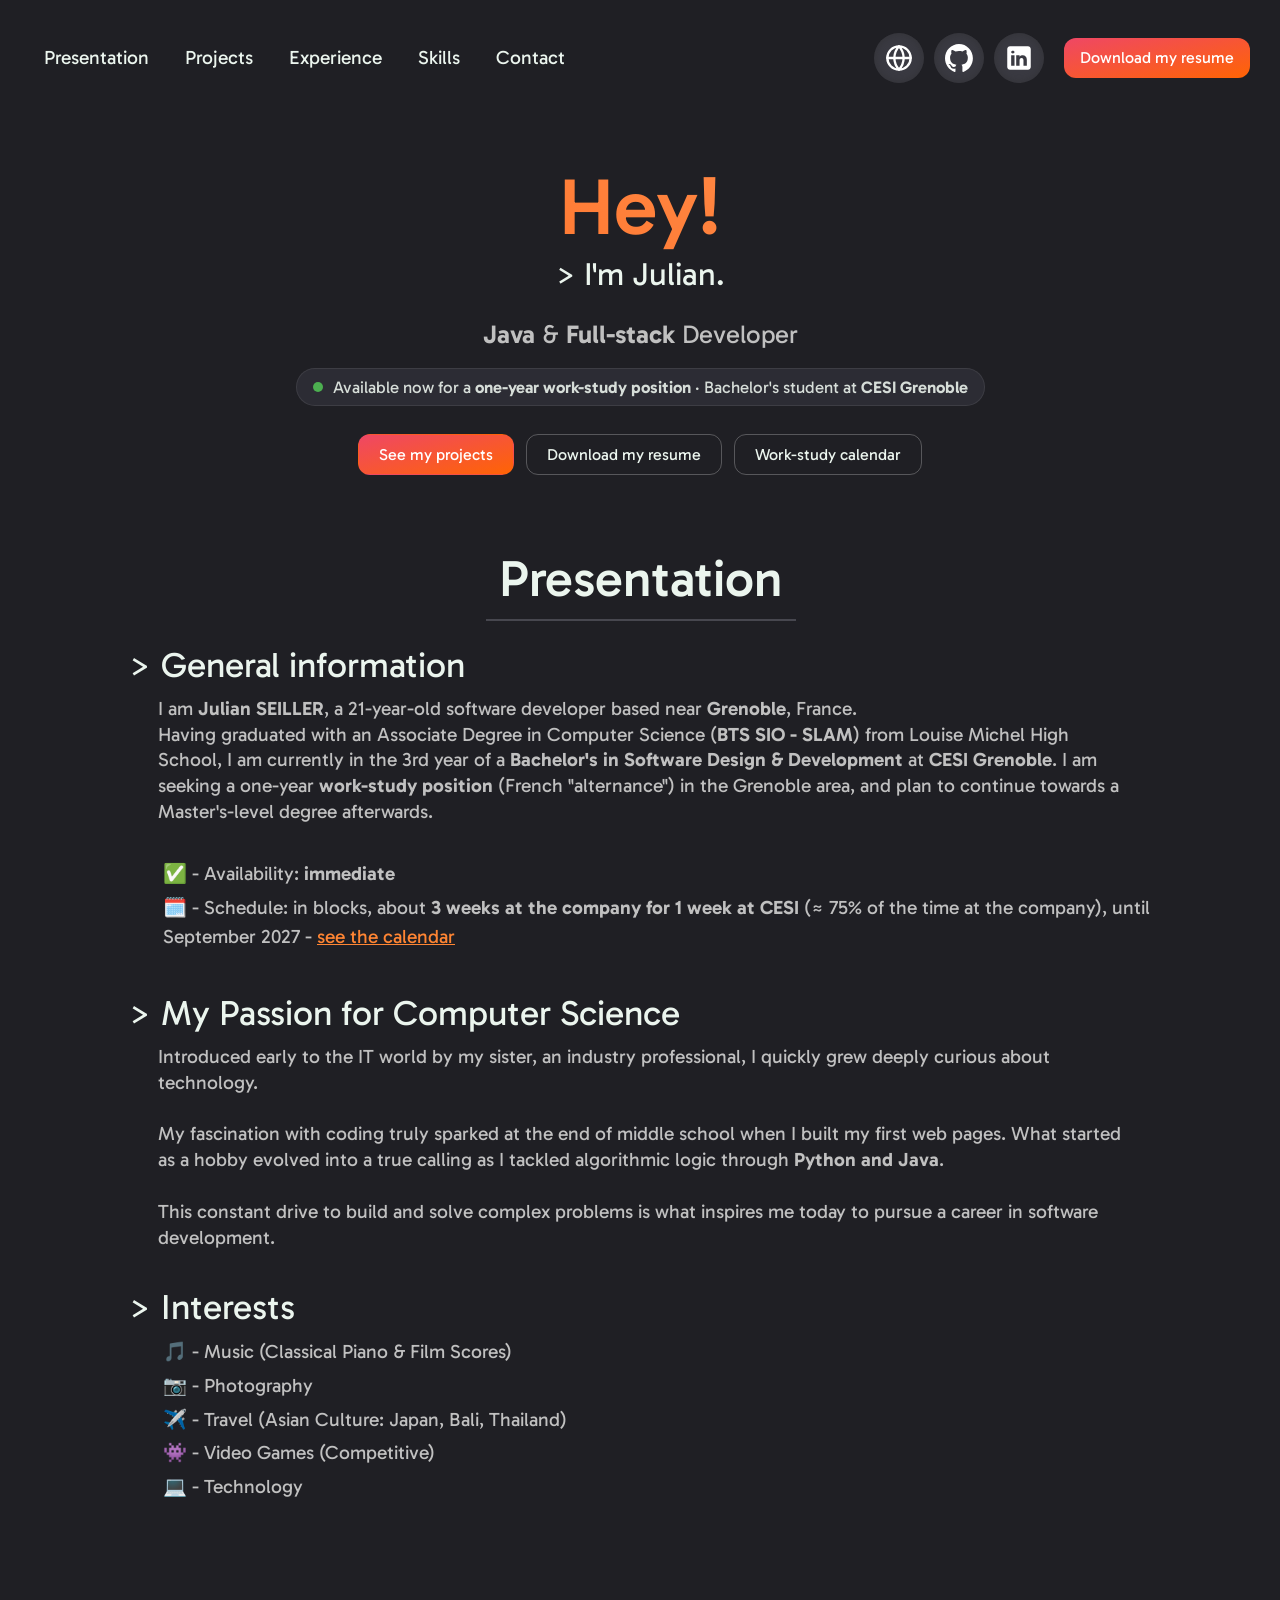
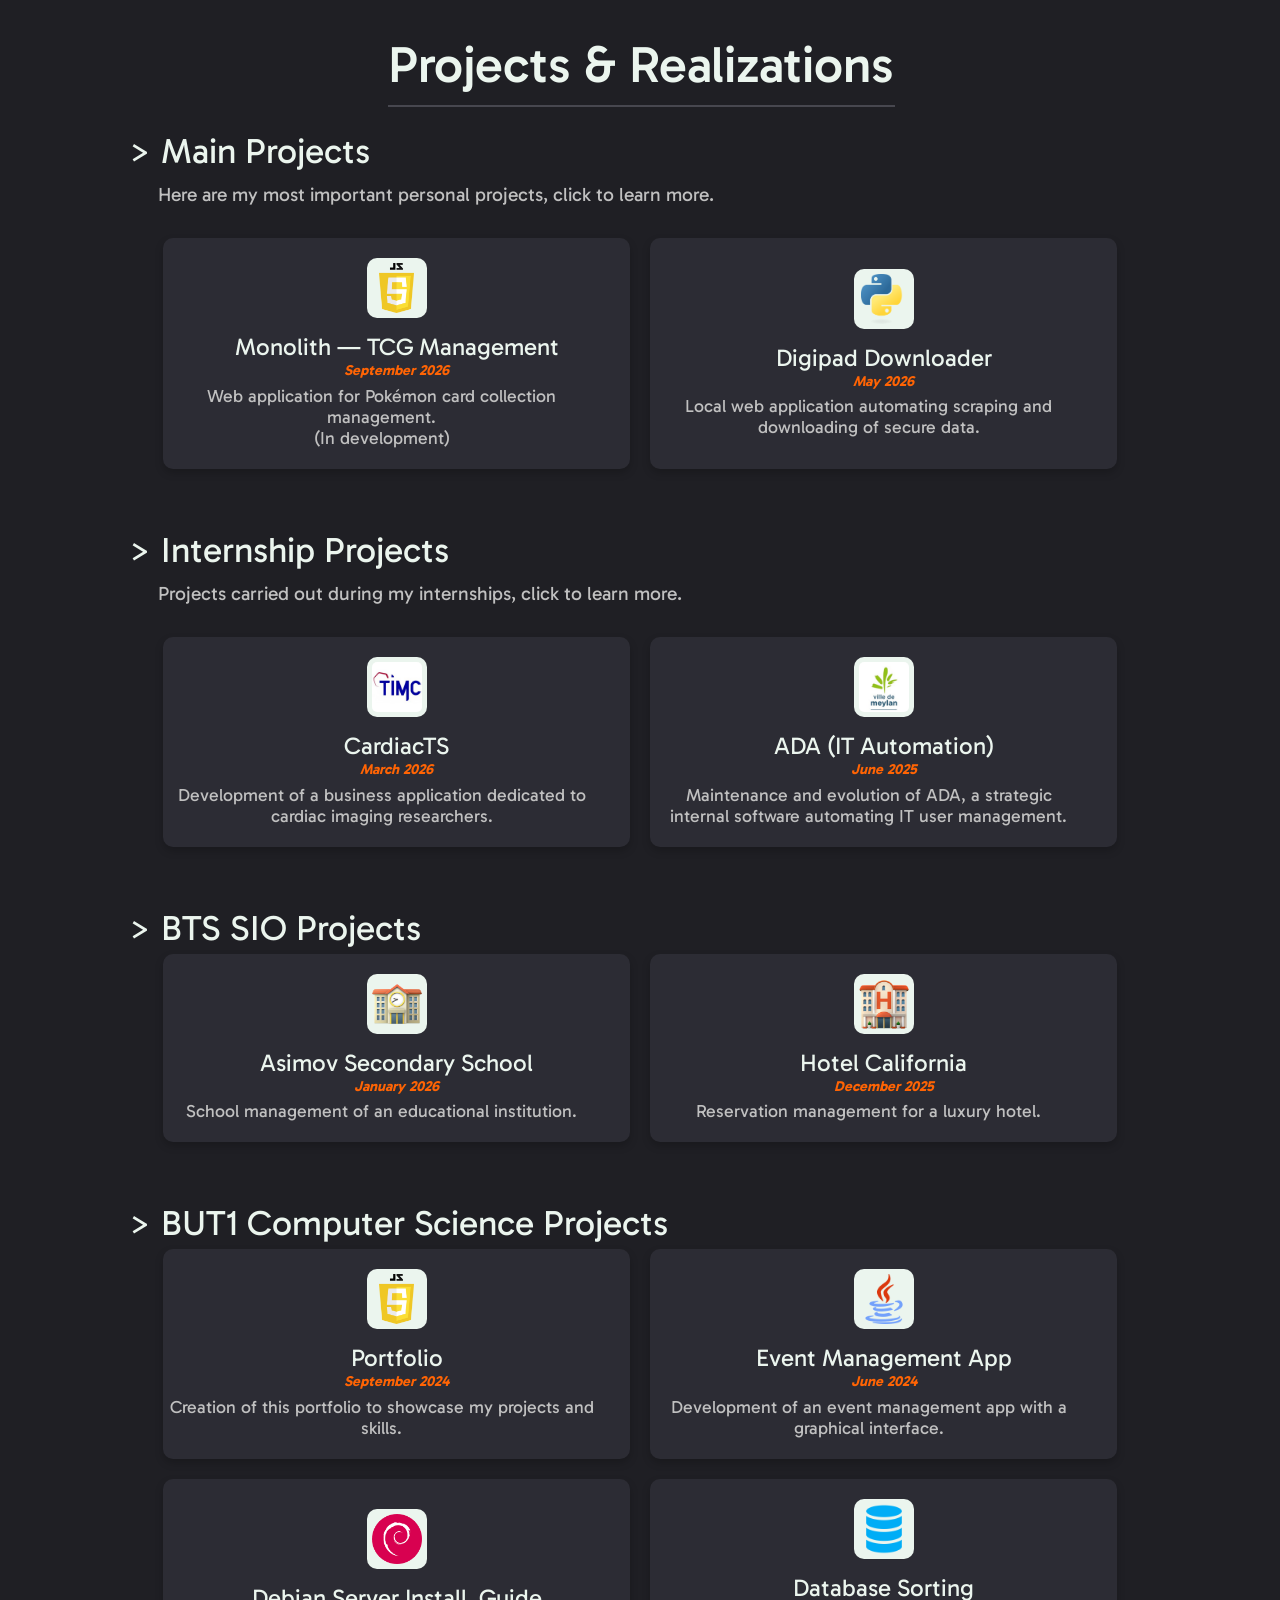
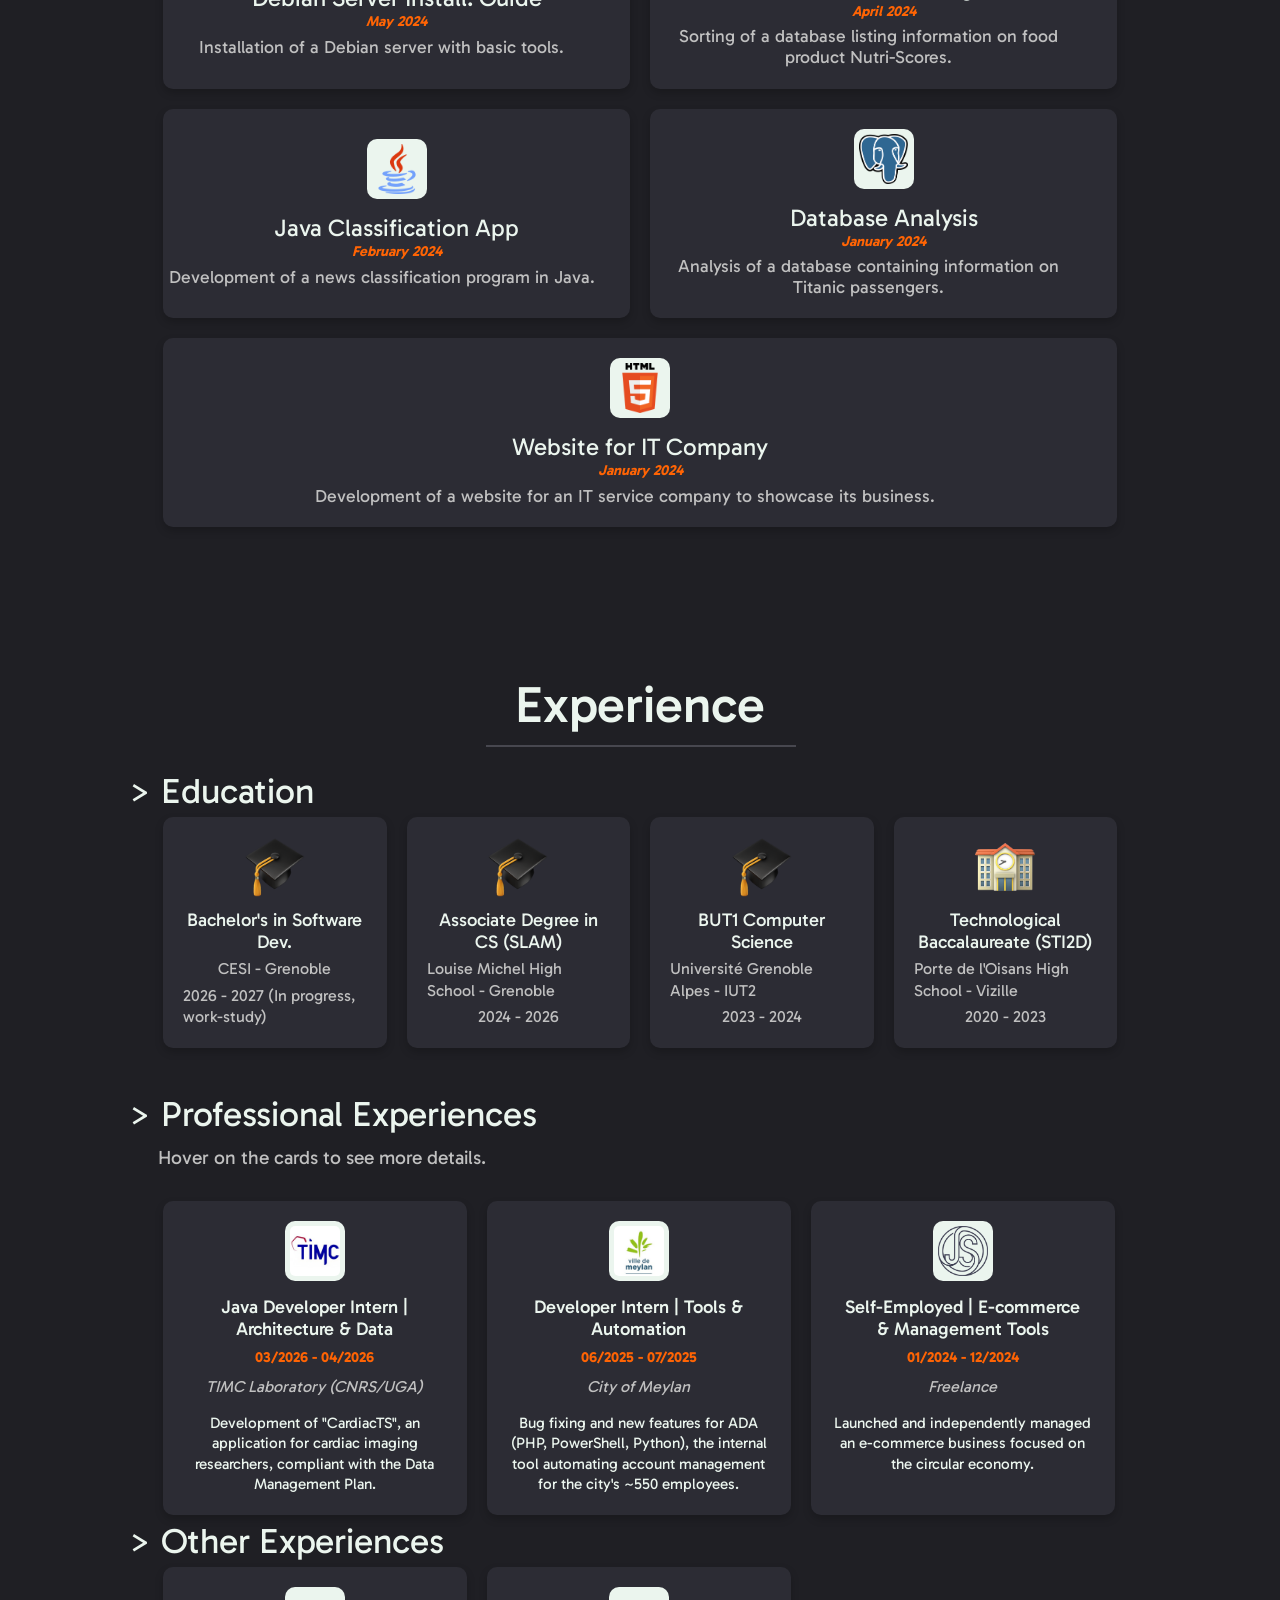
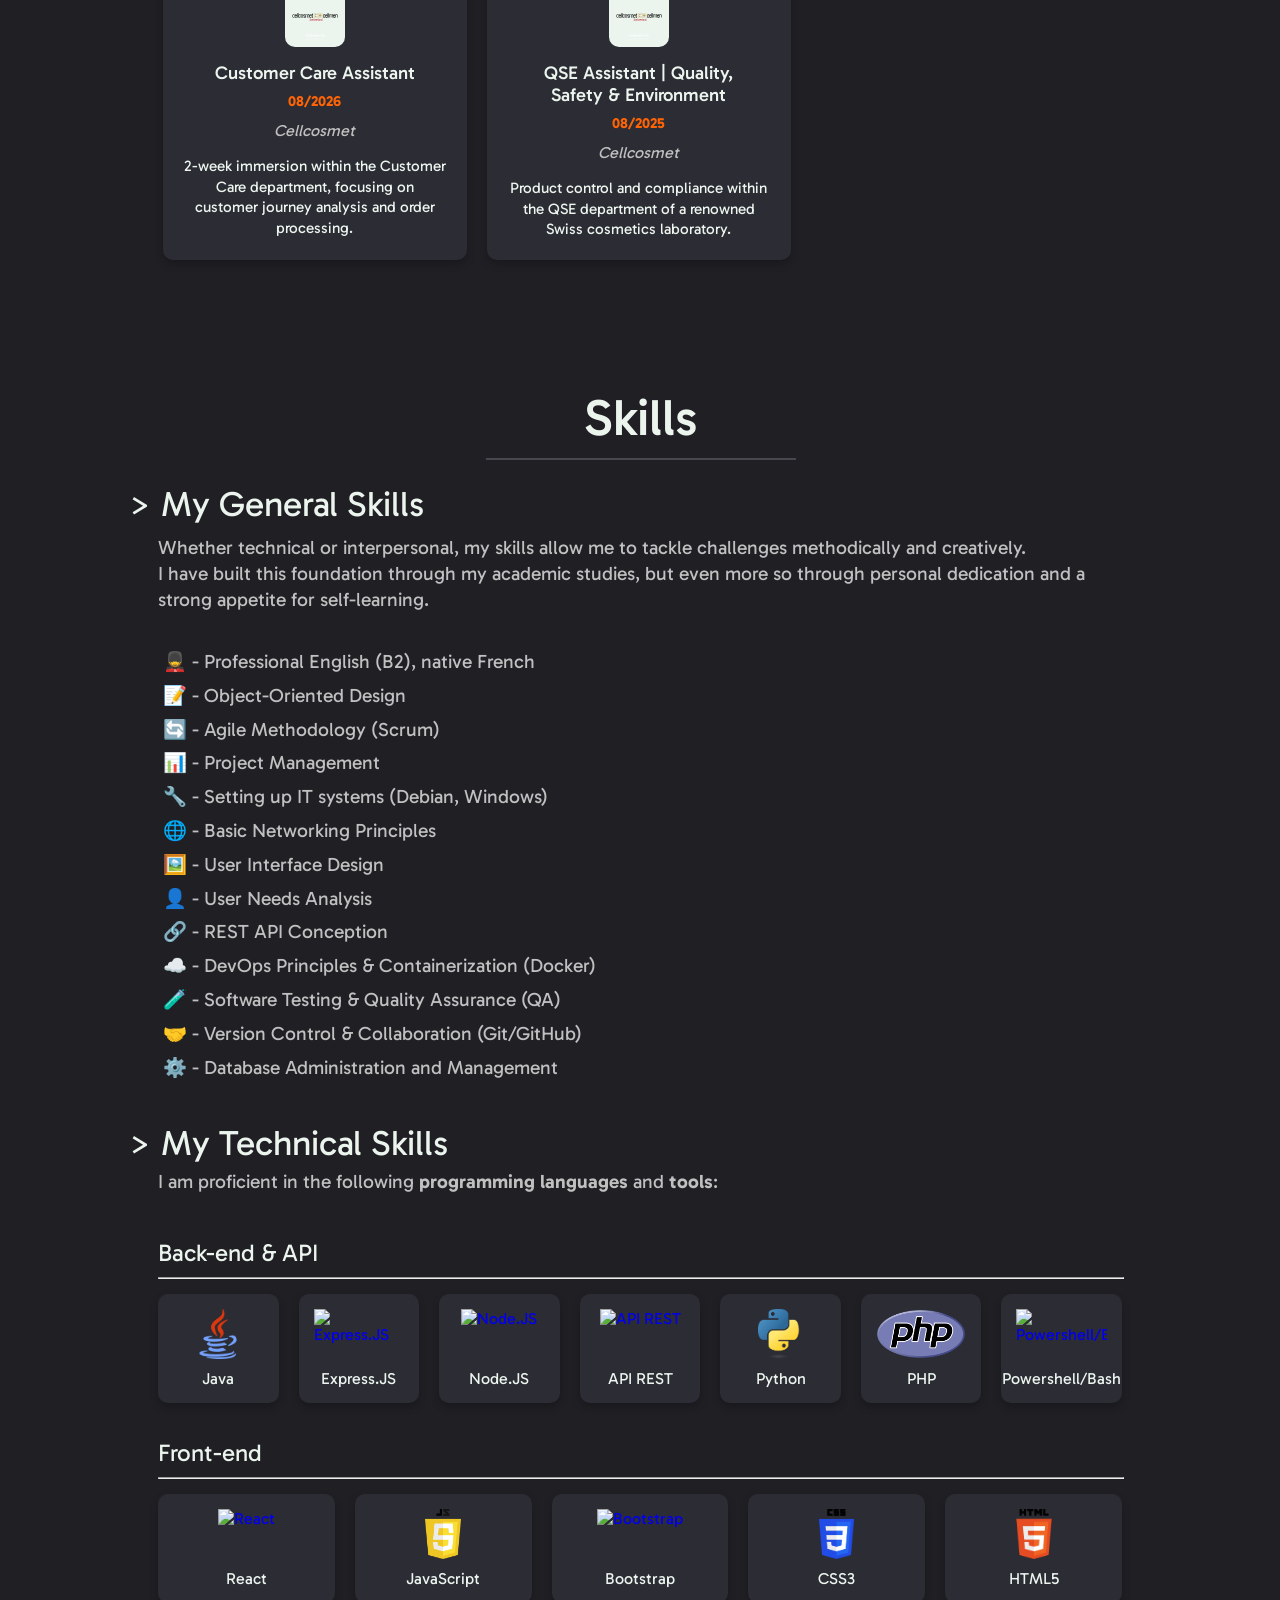
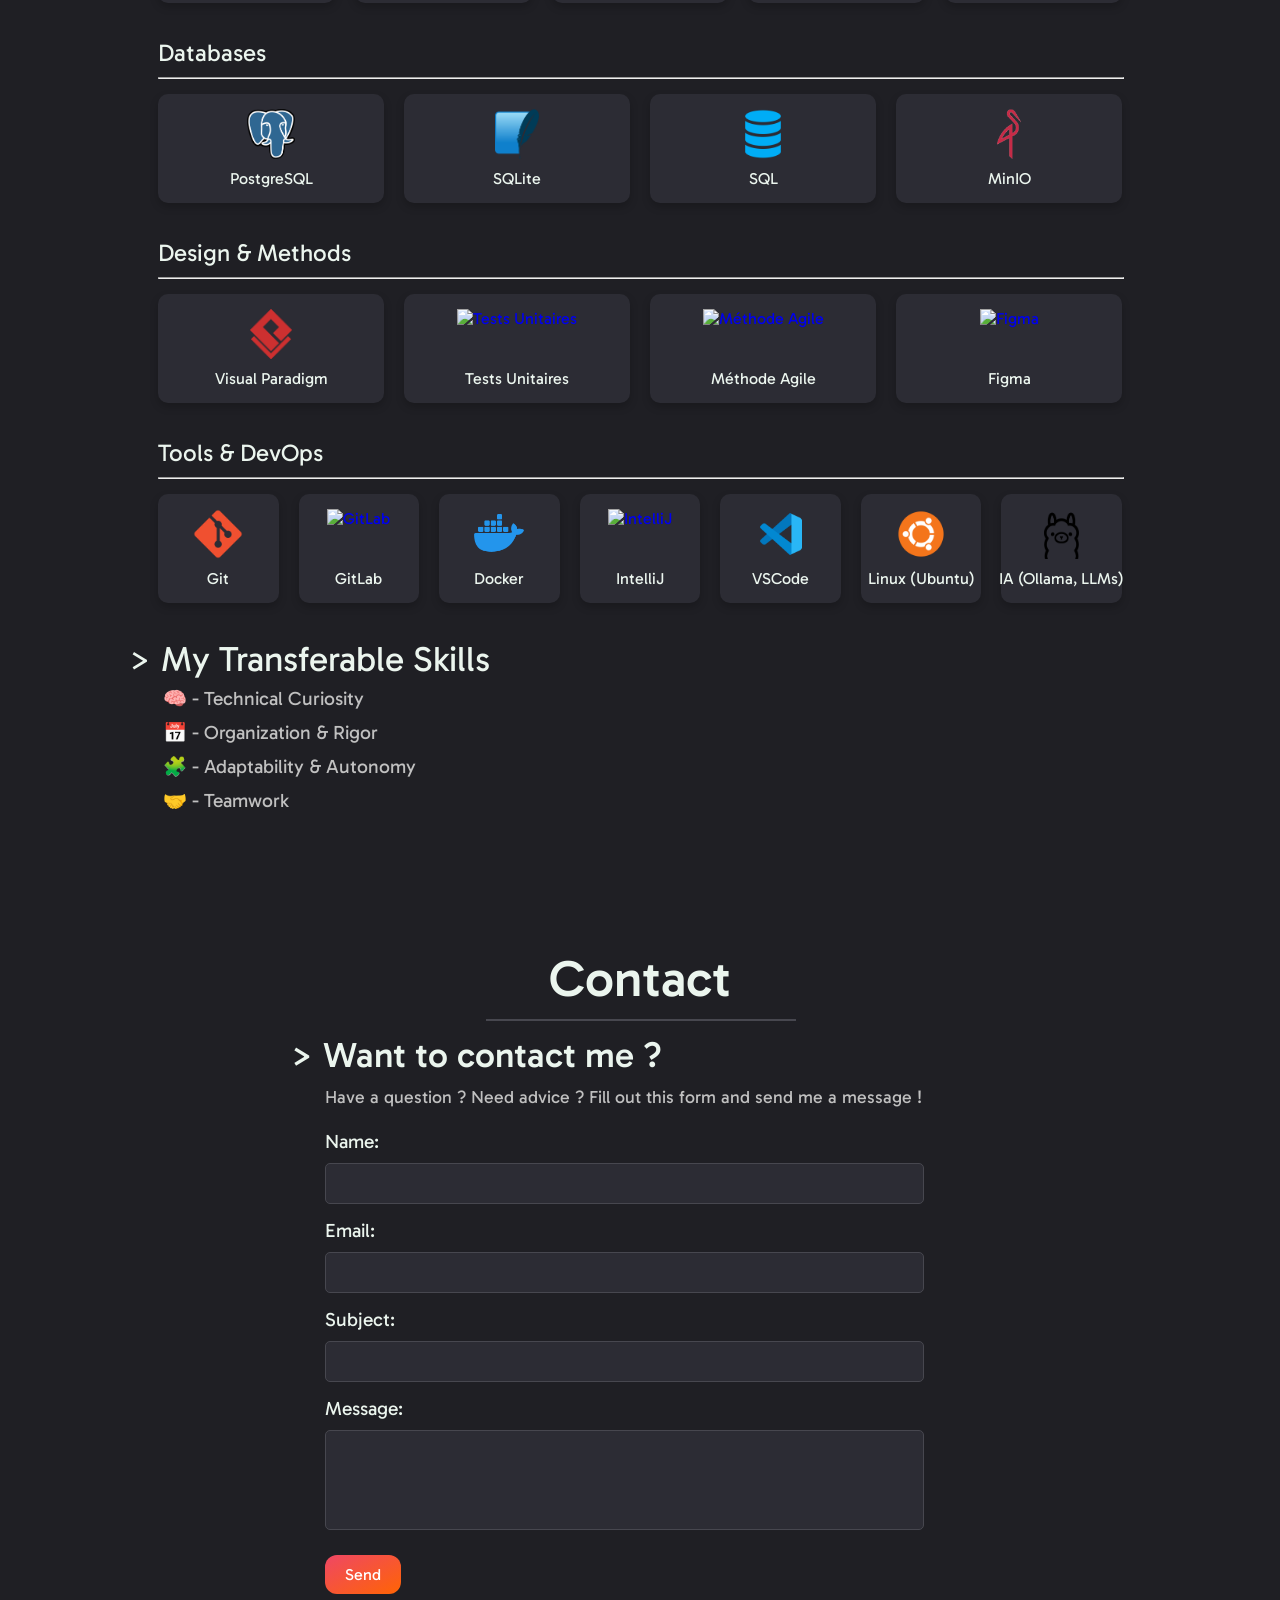
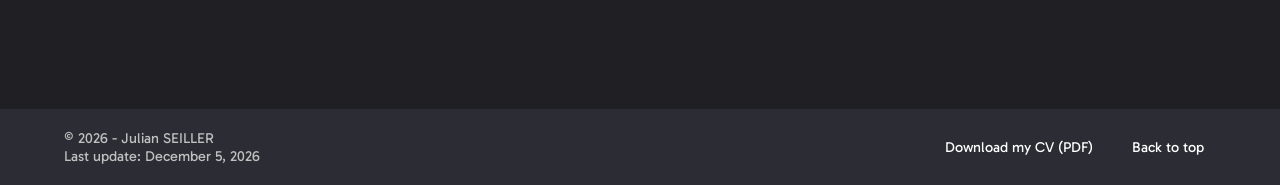
==== indexEN.html @ 3db435aa "fix vocabulaire" ====
<!DOCTYPE html>
<html lang="en">

<head>
    <meta charset="UTF-8">
    <meta name="viewport" content="width=device-width, initial-scale=1.0">
    <meta name="description"
        content="Julian SEILLER, Java and full-stack developer studying for a Bachelor's in Software Design & Development at CESI Grenoble, available now for a one-year work-study position. Projects, skills and experience.">
    <meta name="robots" content="index, follow">

    <!-- Open Graph (Partage Réseaux Sociaux) -->
    <meta property="og:title" content="Julian SEILLER | Java & Full-stack Developer, work-study">
    <meta property="og:description"
        content="Bachelor's student at CESI Grenoble, available now for a one-year work-study position. Java, Node.js, Python and web projects.">
    <meta property="og:type" content="website">
    <meta property="og:url" content="https://portfolio-julianseiller.vercel.app/indexEN.html">
    <meta property="og:image" content="https://portfolio-julianseiller.vercel.app/assets/images/og-image.png">
    <meta property="og:image:width" content="1200">
    <meta property="og:image:height" content="630">
    <meta property="og:locale" content="en_US">
    <meta name="twitter:card" content="summary_large_image">
    <link rel="alternate" hreflang="fr" href="https://portfolio-julianseiller.vercel.app/">
    <link rel="alternate" hreflang="en" href="https://portfolio-julianseiller.vercel.app/indexEN.html">

    <link rel="stylesheet" href="styles.css">
    <link rel="preconnect" href="https://fonts.googleapis.com">
    <link rel="preconnect" href="https://fonts.gstatic.com" crossorigin>
    <link rel="stylesheet" href="https://fonts.googleapis.com/css2?family=Gabarito:wght@400..900&display=swap">
    <link rel="icon" href="favicon.ico">
    <script src="https://unpkg.com/scrollreveal@4.0.9/dist/scrollreveal.min.js"></script>
    <title>Julian SEILLER | Java & Full-stack Developer, work-study</title>
</head>

<body>
    <header>
        <nav class="bigScreen">
            <a href="#presentation">Presentation</a>
            <a href="#projets">Projects</a>
            <a href="#experience">Experience</a>
            <a href="#competences">Skills</a>
            <a href="#contact">Contact</a>
        </nav>
        <div class="header-right bigScreen">
            <a class="btn-icon" href="index.html" title="Passer en version française"
                aria-label="Passer en version française" hreflang="fr">
                <img src="assets/icons/globe.svg" alt="Globe" style="width: 28px; filter: invert(1);">
            </a>
            <a href="https://github.com/JulianSEILLER" aria-label="GitHub profile" target="_blank"
                rel="noopener noreferrer" class="btn-icon">
                <img src="assets/icons/github-mark-white.svg" alt="GitHub">
            </a>
            <a href="https://www.linkedin.com/in/julianseiller" aria-label="LinkedIn profile" target="_blank"
                rel="noopener noreferrer" class="btn-icon">
                <img src="assets/icons/linkedin.svg" alt="LinkedIn">
            </a>
            <div class="cv-container">
                <a href="assets/files/CV_Julian_SEILLER.pdf" target="_blank" rel="noopener noreferrer"
                    class="btn-orange">Download my resume</a>
            </div>
        </div>

        <div class="header-left smallScreen">
            <a href="#hello">Julian's Portfolio</a>
        </div>
        <nav class="smallScreen">
            <button id="menu-toggle" class="hamburger hamburger--squeeze" type="button">
                <span class="hamburger-box">
                    <span class="hamburger-inner"></span>
                </span>
            </button>
            <!-- Menu Overlay (fenêtre pop-up) -->
            <div id="overlay-menu" class="overlay-menu">
                <div class="overlay-content">
                    <!-- Liens de navigation -->
                    <a href="#presentation">Presentation</a>
                    <hr>
                    <a href="#projets">Projects</a>
                    <hr>
                    <a href="#experience">Experience</a>
                    <hr>
                    <a href="#competences">Skills</a>
                    <hr>
                    <a href="#contact">Contact</a>
                    <div class="menu-grid">
                        <a href="index.html" class="btn-icon" title="Passer en version française"
                            aria-label="Passer en version française" hreflang="fr">
                            <img src="assets/icons/globe.svg" alt="Globe" style="width: 28px; filter: invert(1);">
                        </a>
                        <a href="https://github.com/JulianSEILLER" aria-label="GitHub profile" target="_blank"
                            rel="noopener noreferrer" class="btn-icon github-btn">
                            <img src="assets/icons/github-mark-white.svg" alt="GitHub">
                        </a>
                        <a href="https://www.linkedin.com/in/julianseiller" aria-label="LinkedIn profile"
                            target="_blank" rel="noopener noreferrer" class="btn-icon linkedin-btn">
                            <img src="assets/icons/linkedin.svg" alt="LinkedIn">
                        </a>
                    </div>
                    <a href="assets/files/CV_Julian_SEILLER.pdf" target="_blank" rel="noopener noreferrer"
                        class="btn-orange">Download my
                        resume</a>
                </div>
            </div>
        </nav>

    </header>
    <main>
        <div id="home" class="page-section">
            <div id="homeText" class="revealRwD">
                <h1 id="hello">Hey!</h1>
                <h2 class="bigScreen">> I'm Julian.</h2>
                <h2 class="smallScreen">I'm Julian.</h2>
                <p class="home-role"><b>Java</b> &amp; <b class="nowrap">Full-stack</b> Developer</p>
                <p class="home-status"><span class="status-dot" aria-hidden="true"></span><span>Available now for a
                        <b>one-year work-study position</b> · Bachelor's student at <b>CESI Grenoble</b></span></p>
                <div class="home-actions">
                    <a href="#projets" class="btn-hero btn-hero-primary">See my projects</a>
                    <a href="assets/files/CV_Julian_SEILLER.pdf" target="_blank" rel="noopener noreferrer"
                        class="btn-hero">Download my resume</a>
                    <a href="assets/files/Calendrier_Alternance_CESI_2026-2027.pdf" target="_blank"
                        rel="noopener noreferrer" class="btn-hero">Work-study calendar</a>
                </div>
            </div>
        </div>

        <section id="presentation" class="page-section">
            <div class="sectionHeader">
                <h2 class="revealT">Presentation</h2>
                <hr>
            </div>
            <div class="sectionContent">
                <h3 class="revealL bigScreen">> General information</h3>
                <h3 class="revealL smallScreen">General information</h3>
                <p class="revealLwD">
                    I am <b>Julian SEILLER</b>, a <span id="age"></span>-year-old software developer based near
                    <b>Grenoble</b>, France.
                    <br>
                    Having graduated with an Associate Degree in Computer Science (<b>BTS SIO - SLAM</b>) from Louise
                    Michel High School, I am currently in the 3rd year of a <b>Bachelor's in Software Design &
                        Development</b> at <b>CESI Grenoble</b>.
                    I am seeking a one-year <b>work-study position</b> (French "alternance") in the Grenoble area, and
                    plan to continue towards a Master's-level degree afterwards.
                </p>
                <ul class="revealLwD">
                    <li>✅ - Availability: <b>immediate</b></li>
                    <li>🗓️ - Schedule: in blocks, about <b>3 weeks at the company for 1 week at CESI</b>
                        (≈ 75% of the time at the company), until September 2027 -
                        <a href="assets/files/Calendrier_Alternance_CESI_2026-2027.pdf" target="_blank"
                            rel="noopener noreferrer">see the calendar</a>
                    </li>
                </ul>
                <h3 class="revealL bigScreen">> My Passion for Computer Science</h3>
                <h3 class="revealL smallScreen">My Passion for Computer Science</h3>
                <p class="revealLwD">
                    Introduced early to the IT world by my sister, an industry professional, I quickly grew deeply
                    curious about technology.
                    <br><br>
                    My fascination with coding truly sparked at the end of middle school when I built my first web
                    pages. What started as a hobby evolved into a true calling as I tackled algorithmic logic through
                    <b>Python and Java</b>.
                    <br><br>
                    This constant drive to build and solve complex problems is what inspires me today to pursue a career
                    in software development.
                </p>
                <h3 class="revealL bigScreen">> Interests</h3>
                <h3 class="revealL smallScreen">Interests</h3>
                <ul class="revealLwD noMarginBottom">
                    <li class="revealLwD">🎵 - Music (Classical Piano & Film Scores)</li>
                    <li class="revealLwD">📷 - Photography</li>
                    <li class="revealLwD">✈️ - Travel (Asian Culture: Japan, Bali, Thailand)</li>
                    <li class="revealLwD">👾 - Video Games (Competitive)</li>
                    <li class="revealLwD">💻 - Technology</li>
                </ul>
            </div>
        </section>

        <section id="projets" class="page-section">
            <div class="sectionHeader">
                <h2>Projects & Realizations</h2>
                <hr>
            </div>
            <div class="sectionContent">
                <h3 class="revealL bigScreen">> Main Projects</h3>
                <h3 class="revealL smallScreen">Main Projects</h3>
                <p class="revealL">Here are my most important personal projects, click to learn more.</p>
                <div id="project-cards-main" class="project-grid revealB">
                    <!-- Main Projects generated dynamically -->
                </div>

                <h3 class="revealL bigScreen" style="margin-top: 40px;">> Internship Projects</h3>
                <h3 class="revealL smallScreen">Internship Projects</h3>
                <p class="revealL">Projects carried out during my internships, click to learn more.</p>
                <div id="project-cards-stage" class="project-grid revealB">
                    <!-- Projets de stages générés dynamiquement -->
                </div>

                <h3 class="revealL bigScreen" style="margin-top: 40px;">> BTS SIO Projects</h3>
                <h3 class="revealL smallScreen" style="margin-top: 40px;">BTS SIO Projects</h3>
                <div id="project-cards-bts" class="project-grid revealB">
                    <!-- Projets BTS générés dynamiquement -->
                </div>
                <h3 class="revealL bigScreen" style="margin-top: 40px;">> BUT1 Computer Science Projects</h3>
                <h3 class="revealL smallScreen" style="margin-top: 40px;">BUT1 Computer Science Projects</h3>
                <div id="project-cards-but" class="project-grid revealB">
                    <!-- Projets générés dynamiquement -->
                </div>
            </div>
        </section>

        <section id="experience" class="page-section">
            <div class="sectionHeader">
                <h2 class="revealT">Experience</h2>
                <hr>
            </div>
            <div class="sectionContent">
                <h3 class="revealL bigScreen">> Education</h3>
                <h3 class="revealL smallScreen">Education</h3>
                <div class="formationGrid">
                    <!-- Bachelor CESI -->
                    <div class="iconOnLeft revealB">
                        <img src="assets/icons/graduationcap.png" alt="Graduation Cap Icon">
                        <div class="text">
                            <h4>Bachelor's in Software Dev.</h4>
                            <p>CESI - Grenoble</p>
                            <p class="date">2026 - 2027 (In progress, work-study)</p>
                        </div>
                    </div>

                    <!-- Associate Degree -->
                    <div class="iconOnLeft revealB">
                        <img src="assets/icons/graduationcap.png" alt="Graduation Cap Icon">
                        <div class="text">
                            <h4>Associate Degree in CS (SLAM)</h4>
                            <p>Louise Michel High School - Grenoble</p>
                            <p class="date">2024 - 2026</p>
                        </div>
                    </div>

                    <!-- Bachelor -->
                    <div class="iconOnLeft revealB">
                        <img src="assets/icons/graduationcap.png" alt="Graduation Cap Icon">
                        <div class="text">
                            <h4>BUT1 Computer Science</h4>
                            <p>Université Grenoble Alpes - IUT2</p>
                            <p class="date">2023 - 2024</p>
                        </div>
                    </div>

                    <!-- Baccalaureate -->
                    <div class="iconOnLeft revealB">
                        <img src="assets/icons/school.png" alt="School Icon">
                        <div class="text">
                            <h4>Technological Baccalaureate (STI2D)</h4>
                            <p>Porte de l'Oisans High School - Vizille</p>
                            <p class="date">2020 - 2023</p>
                        </div>
                    </div>
                </div>
                <h3 class="revealL bigScreen">> Professional Experiences</h3>
                <h3 class="revealL smallScreen">Professional Experiences</h3>
                <p class="revealLwD">Hover on the cards to see more details.</p>
                <div class="experienceList">
                    <div class="exp-card revealB">
                        <div class="exp-content">
                            <img src="assets/icons/timc.png" alt="TIMC Logo" class="exp-logo">
                            <div class="exp-text">
                                <div class="exp-header">
                                    <h4>Java Developer Intern | Architecture & Data</h4>
                                    <span class="exp-date">03/2026 - 04/2026</span>
                                </div>
                                <p class="exp-company">TIMC Laboratory (CNRS/UGA)</p>
                                <p class="exp-desc">Development of "CardiacTS", an application for cardiac imaging
                                    researchers, compliant with the Data Management Plan.</p>
                            </div>
                        </div>
                        <div class="exp-overlay">
                            <h4>TIMC Laboratory Intern</h4>
                            <span class="exp-date">March 2026 - April 2026</span>
                            <ul>
                                <li>Designed and developed a modern desktop application in JavaFX (Java 21) for secure
                                    medical records management.</li>
                                <li>Implemented a robust architecture (MVC and Repository patterns) along with a custom
                                    dependency injection system.</li>
                                <li>Integrated the MinIO cloud solution (S3) for seamless storage and rendering of large
                                    imaging files (TIFF, JPEG, PNG).</li>
                                <li>Set up secure authentication (jBCrypt) and an audit service to ensure traceability
                                    of clinical actions.</li>
                                <li>Configured the local development environment using Docker and interfaced with a
                                    PostgreSQL database.</li>
                            </ul>
                        </div>
                    </div>

                    <div class="exp-card revealB">
                        <div class="exp-content">
                            <img src="assets/icons/meylan.png" alt="Meylan Logo" class="exp-logo">
                            <div class="exp-text">
                                <div class="exp-header">
                                    <h4>Developer Intern | Tools & Automation</h4>
                                    <span class="exp-date">06/2025 - 07/2025</span>
                                </div>
                                <p class="exp-company">City of Meylan</p>
                                <p class="exp-desc">Bug fixing and new features for ADA (PHP, PowerShell, Python), the
                                    internal tool automating account management for the city's ~550 employees.</p>
                            </div>
                        </div>
                        <div class="exp-overlay">
                            <h4>City of Meylan Intern</h4>
                            <span class="exp-date">June 2025 - July 2025</span>
                            <ul>
                                <li>Identified and fixed bugs in ADA, a critical tool automating IT account
                                    management.</li>
                                <li>Developed new features to make Active Directory account creation and deletion more
                                    reliable and faster.</li>
                                <li>Automated Office 365 license assignment and Microsoft Exchange mailbox configuration
                                    (Microsoft Graph API).</li>
                                <li>Automated Intranet account generation and reporting emails to administrators.</li>
                                <li>Stack: PHP, PowerShell, Python, Bootstrap, JSON.</li>
                            </ul>
                        </div>
                    </div>

                    <div class="exp-card revealB">
                        <div class="exp-content">
                            <img src="assets/icons/ae.png" alt="Auto-Entrepreneur Logo" class="exp-logo">
                            <div class="exp-text">
                                <div class="exp-header">
                                    <h4>Self-Employed | E-commerce & Management Tools</h4>
                                    <span class="exp-date">01/2024 - 12/2024</span>
                                </div>
                                <p class="exp-company">Freelance</p>
                                <p class="exp-desc">Launched and independently managed an e-commerce business focused on
                                    the circular economy.</p>
                            </div>
                        </div>
                        <div class="exp-overlay">
                            <h4>Self-Employed (Auto-Entrepreneur)</h4>
                            <span class="exp-date">January 2024 - December 2024</span>
                            <ul>
                                <li>Designed a custom digital system (advanced Google Sheets) to centralize inventory
                                    and cash flow management.</li>
                                <li>Rigorously tracked and managed a dynamic inventory of over 1,000 items.</li>
                                <li>Generated detailed performance reports to optimize sales strategies.</li>
                                <li>Handled daily customer relationship management and order fulfillment.</li>
                            </ul>
                        </div>
                    </div>
                </div>

                <h3 class="revealL bigScreen sub-section">> Other Experiences</h3>
                <h3 class="revealL smallScreen sub-section">Other Experiences</h3>
                <div class="experienceList">
                    <div class="exp-card revealB">
                        <div class="exp-content">
                            <img src="assets/icons/cellcosmet.svg" alt="Cellcosmet Logo" class="exp-logo">
                            <div class="exp-text">
                                <div class="exp-header">
                                    <h4>Customer Care Assistant</h4>
                                    <span class="exp-date">08/2026</span>
                                </div>
                                <p class="exp-company">Cellcosmet</p>
                                <p class="exp-desc">2-week immersion within the Customer Care department, focusing on
                                    customer journey analysis and order processing.</p>
                            </div>
                        </div>
                        <div class="exp-overlay">
                            <h4>Customer Care Assistant - Cellcosmet</h4>
                            <span class="exp-date">August 2026</span>
                            <ul>
                                <li>Analyzed management tools (Shopify, Odoo CRM, Abacus ERP) used to drive customer
                                    relations and sales.</li>
                                <li>Studied the complete order lifecycle (creation, confirmation, picking, packing, and
                                    shipping) and its interactions with the information system.</li>
                                <li>Introduced to lead tracking and the centralization of commercial data within the
                                    Odoo CRM.</li>
                                <li>Gained familiarity with shipping processes and label generation via Shopify, FedEx,
                                    and DHL.</li>
                                <li>Observed synergies and information flows between Customer Care, Sales Management,
                                    and Logistics.</li>
                            </ul>
                        </div>
                    </div>

                    <div class="exp-card revealB">
                        <div class="exp-content">
                            <img src="assets/icons/cellcosmet.svg" alt="Cellcosmet Logo" class="exp-logo">
                            <div class="exp-text">
                                <div class="exp-header">
                                    <h4>QSE Assistant | Quality, Safety & Environment</h4>
                                    <span class="exp-date">08/2025</span>
                                </div>
                                <p class="exp-company">Cellcosmet</p>
                                <p class="exp-desc">Product control and compliance within the QSE department of a
                                    renowned Swiss cosmetics laboratory.</p>
                            </div>
                        </div>
                        <div class="exp-overlay">
                            <h4>QSE Assistant - Cellcosmet</h4>
                            <span class="exp-date">August 2025</span>
                            <ul>
                                <li>Supervised inbound flows and stock movements, ensuring raw materials and finished
                                    products met cosmetic standards.</li>
                                <li>Performed baseline quality tests: pH measurement, viscosity analysis using
                                    specialized equipment, and sample preparation for external analysis.</li>
                                <li>Applied analytical and organizational skills while strictly adhering to hygiene and
                                    safety protocols (ISO/GMP standards).</li>
                                <li>Contributed to document management and record archiving.</li>
                            </ul>
                        </div>
                    </div>
                </div>
            </div>
        </section>

        <section id="competences" class="page-section">
            <div class="sectionHeader">
                <h2>Skills</h2>
                <hr>
            </div>
            <div class="sectionContent">
                <h3 class="revealL bigScreen">> My General Skills</h3>
                <h3 class="revealL smallScreen">My General Skills</h3>
                <p class="revealLwD">
                    Whether technical or interpersonal, my skills allow me to tackle challenges methodically and
                    creatively.
                    <br>
                    I have built this foundation through my academic studies, but even more so through personal
                    dedication and a strong appetite for self-learning.
                </p>
                <ul>
                    <li class="revealLwD">💂 - Professional English (B2), native French</li>
                    <li class="revealLwD">📝 - Object-Oriented Design</li>
                    <li class="revealLwD">🔄 - Agile Methodology (Scrum)</li>
                    <li class="revealLwD">📊 - Project Management</li>
                    <li class="revealLwD">🔧 - Setting up IT systems (Debian, Windows)</li>
                    <li class="revealLwD">🌐 - Basic Networking Principles</li>
                    <li class="revealLwD">🖼️ - User Interface Design</li>
                    <li class="revealLwD">👤 - User Needs Analysis</li>
                    <li class="revealLwD">🔗 - REST API Conception</li>
                    <li class="revealLwD">☁️ - DevOps Principles & Containerization (Docker)</li>
                    <li class="revealLwD">🧪 - Software Testing & Quality Assurance (QA)</li>
                    <li class="revealLwD">🤝 - Version Control & Collaboration (Git/GitHub)</li>
                    <li class="revealLwD">⚙️ - Database Administration and Management</li>
                </ul>
                <h3 class="revealL bigScreen">> My Technical Skills</h3>
                <h3 class="revealL smallScreen">My Technical Skills</h3>
                <div class="splitted">
                    <div class="splittedLeft">
                        <p class="revealLwD noMarginBottom">I am proficient in the following <b>programming
                                languages</b> and <b>tools</b>:</p>
                        <br>
                        <br>
                    </div>

                </div>
                <div class="skillCardsContainer">
                    <!-- Cartes de compétences générées dynamiquement -->
                </div>
                <h3 class="revealL noMarginBottom bigScreen">> My Transferable Skills</h3>
                <h3 class="revealL noMarginBottom smallScreen">My Transferable Skills</h3>
                <ul class="noMarginBottom">
                    <li class="revealLwD">🧠 - Technical Curiosity</li>
                    <li class="revealLwD">📅 - Organization & Rigor</li>
                    <li class="revealLwD">🧩 - Adaptability & Autonomy</li>
                    <li class="revealLwD">🤝 - Teamwork</li>
                </ul>
            </div>
        </section>

        <section id="contact" class="page-section">
            <div class="sectionHeader">
                <h2>Contact</h2>
                <hr>
            </div>
            <div class="contact-content">
                <div class="contact-form">
                    <h3 class="revealL bigScreen">> Want to contact me ?</h3>
                    <h3 class="revealL smallScreen">Want to contact me ?</h3>
                    <p class="revealL">Have a question ? Need advice ? Fill out this form and send me a message !</p>
                    <form id="contact-form" class="revealBwD">
                        <label for="name">Name:</label>
                        <input type="text" id="name" name="name" required>

                        <label for="email">Email:</label>
                        <input type="email" id="email" name="email" required>

                        <label for="subject">Subject:</label>
                        <input type="text" id="subject" name="subject" required>

                        <label for="message">Message:</label>
                        <textarea id="message" name="message" rows="4" required></textarea>

                        <button type="submit" class="btn-orange">Send</button>
                        <p id="form-status" style="margin-left: 0;"></p>
                    </form>
                </div>
            </div>
        </section>
    </main>
    <footer id="footer">
        <div class="footer-content">
            <p>&copy; 2026 - Julian SEILLER <br>Last update: <span id="last-updated"></span></p>
            <div class="footer-actions">
                <a href="assets/files/CV_Julian_SEILLER.pdf" class="btn-cv" title="Download my CV" target="_blank"
                    rel="noopener noreferrer">Download my CV (PDF)</a>
                <a href="#hello" class="back-to-top">Back to top</a>
            </div>
        </div>
    </footer>
    <script type="text/javascript" src="https://cdn.jsdelivr.net/npm/@emailjs/browser@4.4.1/dist/email.min.js"></script>
    <script src="./assets/javascript/skillCards.js"></script>
    <script src="./assets/javascript/main.js"></script>
    <script src="./assets/javascript/projets.js"></script>
</body>

</html>
---- styles.css ----
/* ---------- SCROLLBAR GLOBALE ---------- */
::-webkit-scrollbar {
    width: 10px;
}
::-webkit-scrollbar-track {
    background: #1F1F24;
}
::-webkit-scrollbar-thumb {
    background: #ff6404;
    border-radius: 10px;
}
::-webkit-scrollbar-thumb:hover {
    background: #ff8533;
}
::-webkit-scrollbar-button {
    display: none !important;
    width: 0 !important;
    height: 0 !important;
}
*::-webkit-scrollbar-button {
    display: none !important;
    width: 0 !important;
    height: 0 !important;
}

html {
    overflow-x: clip;
    max-width: 100%;
    width: 100%;
    touch-action: pan-y;
}

body {
    font-family: 'Gabarito', sans-serif;
    font-optical-sizing: auto;
    font-weight: 400;
    font-style: normal;
    background-color: #1F1F24;
    margin: 0px;
    color: #ebf5ee;
    overflow-x: clip;
    max-width: 100%;
    width: 100%;
    position: relative;
}

b {
    font-weight: 650;
}

h1,
h2,
h3,
h4,
h5,
h6,
p,
b {
    cursor: default;
}

h3.smallScreen {
    display: none !important;
}

p,
ul,
li {
    color: #C0C0C0;
    font-weight: 400;
}

div.splitted {
    display: flex;
    flex-direction: row;
    justify-content: space-between;
    align-items: center;
}

div.splittedLeft {
    width: 100%;
}

div.splittedRight {
    display: flex;
    flex-direction: row;
    justify-content: flex-end;
    width: 35%;
    margin-right: 30px;
    box-sizing: border-box;
}

/* ---------- HEADER ---------- */
header {
    background-color: #1F1F24;
    text-align: center;
    display: flex;
    flex-direction: row;
    justify-content: center;
    align-items: center;
    padding: 30px 30px 20px 30px;
    position: sticky;
    top: 0;
    height: 55px;
    left: 0;
    width: auto;
    z-index: 1000;
    transition: box-shadow 0.3s ease, background-color 0.3s ease, padding 0.5s ease, height 0.5s ease;
}

nav.smallScreen,
div.header-left.smallScreen {
    display: none;
}

nav.bigScreen {
    display: flex;
    align-items: center;
    gap: 8px;
    margin-right: auto;
    transition: margin 0.5s ease;
}

nav.bigScreen a .monogram-nav {
    visibility: hidden;
    position: relative;
    opacity: 0;
    width: 45px;
    height: 45px;
    font-size: 1rem;
    border-radius: 50%;
    margin-right: 10px;
    transform: translateX(-70px);
    transition: opacity 0.5s ease, transform 0.5s ease;
    cursor: default;
    pointer-events: none;
}

header.scrolled {
    box-shadow: 0 4px 8px -2px rgba(0, 0, 0, 0.5);
    padding: 15px 40px;
    background-color: rgba(31, 31, 36, 0.85);
    backdrop-filter: blur(12px);
    -webkit-backdrop-filter: blur(12px);
    transition: height 0.5s ease, padding 0.5s ease, box-shadow 0.3s ease, background-color 0.3s ease;
}

header.scrolled nav a .monogram-nav {
    visibility: visible;
    opacity: 1;
    transform: translateX(0);
    pointer-events: all;
    cursor: pointer;
}

nav.bigScreen a {
    color: #EBF5EE;
    text-decoration: none;
    padding: 6px 14px;
    font-size: larger;
    border-radius: 8px;
    position: relative;
    transition: color 0.2s ease, background-color 0.2s ease;
}

nav.bigScreen a:hover {
    color: #ff6404;
    background-color: rgba(255, 100, 4, 0.08);
}

nav.bigScreen a.active-nav {
    color: #ff6404;
}

nav.bigScreen a.active-nav::after {
    content: '';
    position: absolute;
    bottom: -2px;
    left: 50%;
    transform: translateX(-50%);
    width: 60%;
    height: 2px;
    background: linear-gradient(to right, #EF4765, #ff6404);
    border-radius: 2px;
    animation: navIndicatorIn 0.3s ease forwards;
}

@keyframes navIndicatorIn {
    from { width: 0%; opacity: 0; }
    to { width: 60%; opacity: 1; }
}

header:not(.scrolled) nav.bigScreen a .monogram-nav {
    visibility: visible;
    opacity: 0;
    transform: translateX(-30px);
}

header div.header-right.bigScreen {
    display: flex;
    align-items: center;
    position: absolute;
    right: 30px;
}

header div.header-right.bigScreen .btn-icon {
    margin-left: 10px;
    color: #EBF5EE;
    text-decoration: none;
    line-height: 0;
    border-radius: 50%;
    width: 50px;
    height: 50px;
    display: flex;
    justify-content: center;
    align-items: center;
    background-color: #3A3A42;
    border: 0px;
    cursor: pointer;
    user-select: none;
    transition: box-shadow .2s ease-in-out;
}

header div.header-right.bigScreen a.langSwitch {
    text-decoration: none;
    color: #60606a;
    position: absolute;
    opacity: 100%;
    left: 50%;
    transform: translateX(-50%);
    top: -20px;
    font-size: 0.8em;
    width: max-content;
    text-align: center;
    transition: opacity 0.5s ease, top 0.5s ease;
}

header div.header-right.bigScreen a.langSwitch:hover {
    color: #EBF5EE;
}

header.scrolled div.header-right.bigScreen a.langSwitch {
    opacity: 0%;
    top: -30px;
    transition: opacity 0.5s ease, top 0.5s ease;
}

header div.header-right.bigScreen .btn-icon img {
    width: 28px;
    height: 28px;
}

.cv-container {
    position: relative;
    display: flex;
    align-items: center;
    margin-left: 20px;
}

header div.header-right.bigScreen .btn-orange {
    background: linear-gradient(to bottom right, #EF4765, #ff6404);
    border: 0;
    border-radius: 12px;
    width: auto;
    color: #FFFFFF;
    cursor: pointer;
    display: inline-block;
    font-family: 'Gabarito', sans-serif;
    font-size: medium;
    line-height: 2.5;
    outline: transparent;
    padding: 0 1rem;
    text-align: center;
    text-decoration: none;
    transition: box-shadow .2s ease-in-out;
    user-select: none;
    -webkit-user-select: none;
    touch-action: manipulation;
    white-space: nowrap;
    margin-left: 0px;
}

header div.header-right.bigScreen .btn-orange:not([disabled]):focus,
header div.header-right.bigScreen .btn-orange:not([disabled]):hover {
    box-shadow: 0 0 .25rem rgba(0, 0, 0, 0.5), -.125rem -.125rem 1rem rgba(239, 71, 101, 0.5), .125rem .125rem 1rem rgba(255, 154, 90, 0.5);
}

/* ---------- MAIN ---------- */
main {
    margin: 0% 10%;
    transition: margin 0.5s ease;
}

/* ---------- HOME ---------- */
div#home {
    display: flex;
    flex-direction: row;
    justify-content: center;
    align-items: center;
    margin-bottom: 30px;
}

div#home div#homeImage,
div#home div#homeText {
    width: 100%;
    box-sizing: border-box;
}

div#home div#homeImage {
    display: flex;
    justify-content: start;
    align-items: center;
    padding-top: 50px;
    padding-left: 20px;
}

/* ---------- MONOGRAM ---------- */
.monogram {
    display: flex;
    align-items: center;
    justify-content: center;
    border-radius: 50%;
    background: linear-gradient(135deg, #ff6404, #EF4765, #b366ff);
    background-size: 200% 200%;
    animation: monogramGradient 8s ease infinite;
    color: #fff;
    font-weight: 700;
    letter-spacing: 2px;
    user-select: none;
    cursor: default;
    position: relative;
    flex-shrink: 0;
}

.monogram::after {
    content: '';
    position: absolute;
    inset: -4px;
    border-radius: 50%;
    background: linear-gradient(135deg, #ff6404, #EF4765, #b366ff);
    background-size: 200% 200%;
    animation: monogramGradient 8s ease infinite;
    z-index: -1;
    opacity: 0.35;
    filter: blur(20px);
    transition: opacity 0.3s ease, filter 0.3s ease;
}

.monogram:hover::after {
    opacity: 0.6;
    filter: blur(30px);
}

@keyframes monogramGradient {
    0% { background-position: 0% 50%; }
    50% { background-position: 100% 50%; }
    100% { background-position: 0% 50%; }
}

.monogram-hero {
    width: 200px;
    height: 200px;
    font-size: 4.5rem;
    transition: transform 0.3s ease;
}

.monogram-hero:hover {
    transform: scale(1.05);
}

div#home div#homeImage .monogram-hero {
    transition: width 0.3s ease, height 0.3s ease, font-size 0.3s ease, transform 0.3s ease;
}

div#home div#homeText {
    padding: 0px 0px 0px 0px;
    text-align: center;
}

div#home div#homeText h1 {
    font-size: 5rem;
    font-weight: 550;
    margin-bottom: 0px;
    background: linear-gradient(35deg, #ff5500, #ff7a33, #ff9655, #d580ff, #b366ff, #ff5500);
    background-size: 300% 300%;
    animation: gradientAnimation 35s ease infinite;
    -webkit-background-clip: text;
    background-clip: text;
    -webkit-text-fill-color: transparent;
    transition: font-size 0.3s ease;
}

@keyframes gradientAnimation {
    0% {
        background-position: 0% 50%;
    }

    50% {
        background-position: 100% 50%;
    }

    100% {
        background-position: 0% 50%;
    }
}

div#home div#homeText h2 {
    font-size: 2rem;
    font-weight: 400;
    margin-top: 0px;
    transition: font-size 0.3s ease;
}

div#home div#homeText h2.smallScreen {
    display: none;
}

div#home div#homeText p {
    font-size: 1.5rem;
    font-weight: 250;
    margin-top: 0px;
    transition: font-size 0.3s ease;
}

/* ---------- HOME : accroche recruteur ---------- */
div#home div#homeText p.home-role {
    font-size: 1.6rem;
    font-weight: 400;
    margin: 10px 0 0 0;
}

div#home div#homeText p.home-status {
    display: inline-flex;
    align-items: center;
    gap: 10px;
    font-size: 1.05rem;
    font-weight: 400;
    margin: 18px 0 0 0;
    padding: 8px 16px;
    border-radius: 999px;
    background-color: #2C2C34;
    border: 1px solid rgba(255, 255, 255, 0.08);
    color: #d6ddd8;
}

.status-dot {
    width: 10px;
    height: 10px;
    border-radius: 50%;
    background-color: #4CAF50;
    box-shadow: 0 0 0 0 rgba(76, 175, 80, 0.6);
    animation: statusPulse 2s infinite;
    flex-shrink: 0;
}

@keyframes statusPulse {
    0% { box-shadow: 0 0 0 0 rgba(76, 175, 80, 0.6); }
    70% { box-shadow: 0 0 0 8px rgba(76, 175, 80, 0); }
    100% { box-shadow: 0 0 0 0 rgba(76, 175, 80, 0); }
}

.home-actions {
    display: flex;
    flex-wrap: wrap;
    justify-content: center;
    gap: 12px;
    margin-top: 28px;
}

.btn-hero {
    display: inline-block;
    padding: 10px 20px;
    border-radius: 12px;
    font-family: 'Gabarito', sans-serif;
    font-size: 1rem;
    color: #ebf5ee;
    text-decoration: none;
    border: 1px solid rgba(255, 255, 255, 0.25);
    transition: box-shadow 0.2s ease-in-out, border-color 0.2s ease-in-out;
}

.btn-hero:hover,
.btn-hero:focus-visible {
    border-color: #ff6404;
    box-shadow: 0 0 10px rgba(255, 100, 4, 0.35);
}

.btn-hero-primary {
    background: linear-gradient(to bottom right, #EF4765, #ff6404);
    border-color: transparent;
    color: #FFFFFF;
}

.nowrap {
    white-space: nowrap;
}

h3.sub-section {
    margin-top: 40px;
}

.sectionContent li a {
    color: #ff8533;
}

@media screen and (max-width: 650px) {
    div#home div#homeText p.home-role {
        font-size: 1.25rem;
    }

    div#home div#homeText p.home-status {
        font-size: 0.95rem;
        border-radius: 14px;
        text-align: left;
    }

    .home-actions {
        flex-direction: column;
        align-items: stretch;
    }

    .btn-hero {
        text-align: center;
    }
}

/* ---------- SECTIONS ---------- */
section {
    display: flex;
    flex-direction: column;
    justify-content: center;
    align-items: center;
    margin-bottom: 75px;
}

.sectionHeader {
    display: flex;
    flex-direction: column;
    justify-content: center;
    align-items: center;
    width: auto;
    min-width: 30%;
}

.sectionHeader h2 {
    font-size: 3.2rem;
    font-weight: 500;
    margin-bottom: 10px;
    white-space: nowrap;
}

.sectionHeader hr {
    width: 1%;
    border: 1px solid #47474f;
    margin-top: 0px;
    transition: width 0.5s ease;
}

.sectionHeader hr.animate {
    width: 100%;
}

.sectionContent {
    display: flex;
    flex-direction: column;
    margin: 10px 0px;
    width: 100%;
}

.sectionContent h3 {
    font-size: 2.2em;
    font-weight: 400;
    margin-bottom: 5px;
    margin-top: 5px;
    text-align: left;
}

.sectionContent p {
    font-size: 1.2em;
    font-weight: 150;
    margin-top: 5px;
    margin-bottom: 30px;
    margin-left: 30px;
    margin-right: 30px;
    line-height: 1.35;
    text-align: left;
}

.sectionContent ul {
    font-size: 1.2em;
    font-weight: 150;
    margin-top: 5px;
    margin-bottom: 30px;
    margin-left: 0px;
    padding-left: 35px;
    line-height: 1.5;
    list-style-type: none;
}

.sectionContent ul li {
    margin-top: 5px;
    margin-bottom: 5px;
}

.sectionContent ul li:first-child {
    margin-top: 0;
}

.noMarginBottom {
    margin-bottom: 0 !important;
}

/* ---------- FORMATIONS ---------- */
.formationGrid {
    display: flex;
    flex-wrap: wrap;
    justify-content: flex-start;
    gap: 20px;
    padding: 0 35px;
    margin-bottom: 40px;
}

.iconOnLeft {
    display: flex;
    flex-direction: column;
    justify-content: center;
    align-items: center;
    text-align: center;
    background-color: #2C2C34;
    padding: 20px;
    border-radius: 10px;
    box-shadow: 0 4px 8px rgba(0, 0, 0, 0.2);
    box-sizing: border-box;
    flex: 1 1 calc(25% - 20px);
    min-width: 200px;
}

.iconOnLeft img {
    width: 60px;
    height: 60px;
    object-fit: contain;
    margin: 0 0 12px 0;
}

.iconOnLeft div.text {
    text-align: center;
    display: flex;
    flex-direction: column;
    justify-content: center;
    align-items: center;
    flex-grow: 1;
    width: 100%;
}

/* On enlève le margin-top: auto qui créait le trou vide */
.iconOnLeft div.text .date {
    margin-top: 5px !important; 
}

.iconOnLeft div.text h4 {
    font-size: 1.15em;
    font-weight: 450;
    margin: 0 0 5px 0;
    white-space: normal;
}

.iconOnLeft div.text p {
    font-size: 1em;
    margin: 0px;
    color: #C0C0C0;
}

/* ---------- EXPÉRIENCES PROFESSIONNELLES ---------- */
.experienceList {
    display: flex;
    flex-wrap: wrap;
    justify-content: flex-start;
    gap: 20px;
    padding: 0 35px;
    width: 100%;
    box-sizing: border-box;
}

.exp-card {
    flex: 0 1 calc(33.333% - 14px);
    max-width: calc(33.333% - 14px);
    background-color: #2C2C34;
    border-radius: 10px;
    padding: 20px;
    box-shadow: 0 4px 8px rgba(0, 0, 0, 0.2);
    position: relative;
    overflow: hidden;
    cursor: pointer;
    transition: transform 0.3s ease, box-shadow 0.3s ease;
    display: flex;
    flex-direction: column;
    box-sizing: border-box;
}

/* Effet d'agrandissement de la carte au survol */
@media (hover: hover) {
    .exp-card:hover {
        transform: scale(1.03);
        box-shadow: 0 8px 16px rgba(0, 0, 0, 0.3);
        z-index: 5;
    }
}

/* Conteneur principal - Format vertical centré */
.exp-content {
    display: flex;
    flex-direction: column;
    align-items: center;
    justify-content: center;
    text-align: center;
    transition: filter 0.3s ease, opacity 0.3s ease, height 0.3s ease;
    width: 100%;
    overflow: hidden;
}

/* La carte active ne change pas de colonne */
.exp-card.active {
    z-index: 10;
    transform: scale(1) !important;
}

/* Le flou s'applique au SURVOL ou au CLIC */
.exp-card:hover .exp-content,
.exp-card.active .exp-content {
    filter: blur(5px);
    opacity: 0.3;
}

/* Logos propres */
.exp-logo {
    width: 60px;
    height: 60px;
    object-fit: contain;
    margin-right: 0;
    margin-bottom: 15px;
    flex-shrink: 0;
    border-radius: 10px;
    background-color: #ebf5ee;
    padding: 5px;
    box-sizing: border-box;
}

/* Icône pour l'Auto-Entrepreneur */
.exp-logo-text {
    width: 70px;
    height: 70px;
    display: flex;
    justify-content: center;
    align-items: center;
    font-size: 2.5rem;
    font-weight: 700;
    color: #ff6404;
    margin-right: 0;
    margin-bottom: 15px;
    flex-shrink: 0;
    background-color: #ebf5ee;
    border-radius: 10px;
}

/* Textes de la carte de base */
.exp-text {
    display: flex;
    flex-direction: column;
    align-items: center;
    justify-content: center;
    width: 100%;
}

.exp-header {
    display: flex;
    flex-direction: column;
    align-items: center;
    width: 100%;
}

.exp-header h4 {
    margin: 0;
    font-size: 1.15rem;
    font-weight: 500;
    color: #EBF5EE;
    text-align: center;
    white-space: normal;
    overflow: visible;
    width: 100%;
    display: block;
    padding: 0 10px;
    box-sizing: border-box;
}

.exp-date {
    color: #ff6404;
    font-size: 0.9rem;
    font-weight: bold;
    white-space: nowrap;
    margin-top: 8px;
    margin-left: 0;
}

.exp-company {
    margin: 10px 0 5px 0 !important;
    font-size: 1rem !important;
    color: #C0C0C0 !important;
    font-style: italic;
    text-align: center;
}

.exp-desc {
    margin: 10px 0 0 0 !important;
    font-size: 0.95rem !important;
    line-height: 1.4;
    color: #EBF5EE !important;
    text-align: center !important;
}

/* ---------- OVERLAY (Superposition avec les missions) ---------- */
.exp-overlay {
    position: absolute;
    top: 0;
    left: 0;
    width: 100%;
    height: 100%;
    background: rgba(0, 0, 0, 0.9);
    display: flex;
    flex-direction: column;
    justify-content: center;
    justify-content: flex-start;
    align-items: center;
    text-align: center;
    padding: 20px 25px;
    box-sizing: border-box;
    opacity: 0;
    visibility: hidden;
    transition: opacity 0.3s ease, visibility 0.3s ease;
    z-index: 10;
    text-align: left;
    overflow-y: auto;
}

/* Fait apparaitre l'overlay au SURVOL ou au CLIC */
.exp-card:hover .exp-overlay,
.exp-card.active .exp-overlay {
    opacity: 1;
    visibility: visible;
}

.exp-overlay h4 {
    display: none;
    /* Cache le titre en blanc au survol */
    margin: 0 0 5px 0;
    font-size: 1.2rem;
    color: #EBF5EE;
    text-align: center;
    width: 100%;
}

.exp-overlay .exp-date {
    margin: 0 0 15px 0;
    text-align: center;
    width: 100%;
}

.exp-overlay ul {
    margin: 0;
    padding-left: 20px;
    color: #EBF5EE;
    font-size: 0.95rem;
    line-height: 1.4;
    list-style-type: none;
    text-align: left;
    width: 100%;
    box-sizing: border-box;
}

.exp-overlay ul li {
    margin-bottom: 8px;
    position: relative;
}

.exp-overlay ul li::before {
    content: "▪ ";
    position: absolute;
    left: -15px;
}

/* Scrollbar personnalisée pour l'overlay des expériences */
.exp-overlay::-webkit-scrollbar {
    width: 8px;
}
.exp-overlay::-webkit-scrollbar-track {
    background: rgba(255, 255, 255, 0.05);
    border-radius: 10px;
}
.exp-overlay::-webkit-scrollbar-thumb {
    background: #ff6404;
    border-radius: 10px;
}
.exp-overlay::-webkit-scrollbar-thumb:hover {
    background: #ff8533;
}
.exp-overlay::-webkit-scrollbar-button {
    display: none !important;
    width: 0 !important;
    height: 0 !important;
}

/* Responsive pour les expériences */
@media screen and (max-width: 1150px) {
    .exp-card {
        flex: 1 1 calc(50% - 20px);
        max-width: calc(50% - 10px);
    }
}

@media screen and (max-width: 890px) {
    .exp-header {
        flex-direction: column;
        align-items: center;
    }

    .exp-date {
        margin-left: 0;
        margin-top: 5px;
    }
}

@media screen and (max-width: 650px) {
    .exp-content {
        flex-direction: column;
        align-items: center;
    }

    .exp-logo,
    .exp-logo-text {
        margin-bottom: 15px;
        width: 50px;
        height: 50px;
    }

    .exp-overlay {
        justify-content: center;
        overflow-y: auto;
    }
}

/* ---------- CARTES DES LANGAGES ---------- */
.splittedLeft p {
    font-weight: 400;
    margin: 0px 0px 30px 30px;
}

.sortButtons {
    display: flex;
    align-items: center;
}

.btn-sort {
    padding: 5px 10px;
    border-radius: 0px;
    font-family: 'Gabarito', sans-serif;
    font-size: 0.9em;
    background: #3A3A42;
    color: #EBF5EE;
    border: none;
    cursor: pointer;
}

.btn-sort:first-of-type {
    border-radius: 10px 0px 0px 10px;
}

.btn-sort:last-of-type {
    border-radius: 0px 10px 10px 0px;
}

.btn-sort.toggled {
    background-color: #3A3A42;
    background: linear-gradient(to bottom right, #EF4765, #ff6404);
    color: #FFFFFF;
    border: none;
    box-shadow: 0 0 10px rgba(255, 100, 4, 0.5);
}

.btn-sort img {
    width: 30px;
    height: 30px;
    filter: invert(1);
}

.skillCardsContainer h3 {
    margin-left: 30px;
    font-size: 1.5em;
}

.skillCardsContainer hr {
    margin: 10px 0px 5px 30px;
    width: calc(100% - 60px);
}

.skillCards {
    display: flex;
    flex-wrap: wrap;
    gap: 20px;
    justify-content: center;
    width: calc(100% - 60px);
    margin: 0 auto;
    padding: 10px 0px 30px 0px;
    box-sizing: border-box;
}

.skillCard {
    background-color: #2C2C34;
    border-radius: 10px;
    box-shadow: 0 4px 8px rgba(0, 0, 0, 0.2);
    display: flex;
    flex-direction: column;
    align-items: center;
    justify-content: center;
    padding: 15px;
    transition: scale 0.3s ease, box-shadow 0.3s ease;
    flex: 1 1 auto;
    height: auto;
    box-sizing: border-box;
    width: 120px !important;
    max-width: 35%;
    text-decoration: none;
}

.skillCard img {
    width: auto;
    height: 50px;
    margin-bottom: 10px;
    max-width: 100%;
}

.skillCard h4 {
    font-size: 1rem;
    font-weight: 400;
    color: #EBF5EE;
    margin: 0;
    cursor: pointer;
    text-align: center;
    white-space: nowrap;
}

.skillCard hr {
    width: 80%;
    border: 1px solid #424242;
    margin: 10px 0px 2px 0px;
}

.skillCard p {
    margin: 0px;
}

.skillCard i {
    font-size: 14px;
    margin-right: 2px;
}

.skillCard i:last-child {
    margin-right: 0;
}

@media (hover: hover) {
    .skillCard:hover {
        scale: 1.1;
        box-shadow: 0 8px 16px rgba(0, 0, 0, 0.3);
    }
}

/* ---------- PROJETS ---------- */
.project-grid {
    display: flex;
    flex-wrap: wrap;
    gap: 20px;
    padding: 0 35px;
    width: 100%;
    box-sizing: border-box;
    margin-bottom: 20px;
}

.project-card {
    display: flex;
    flex: 1 1 calc(30% - 20px);
    box-shadow: 0 4px 8px rgba(0, 0, 0, 0.2);
    background-color: #2C2C34;
    padding: 20px;
    border-radius: 10px;
    text-align: center;
    position: relative;
    height: auto;
    overflow: hidden;
    transition: transform 0.3s ease, height 0.3s ease;
    justify-content: center;
}

.project-card h3 {
    margin-top: 0px;
    margin-bottom: 0px;
    font-size: 1.5em;
    font-weight: 400;
    cursor: pointer;
    text-align: center;
}

.project-card p {
    margin-left: 0;
    cursor: pointer;
    text-align: center;
}

.project-card p.date,
.project-card p.dateOnLeft {
    margin: 0px;
    font-size: 0.9em;
    font-style: italic;
    color: #ff6404;
    font-weight: bold;
}

.project-card p.date {
    align-self: center;
    justify-self: end;
}

.project-card p.dateOnLeft {
    align-self: start;
}

.project-card p.desc {
    margin-top: 5px;
    margin-bottom: 0px;
    font-size: 1.1em;
    font-weight: 150;
    line-height: 1.2;
}

.project-card.active {
    transform: scale(1) !important;
    z-index: 10;
}

.project-card.active .card-content {
    filter: blur(5px);
    transition: filter 0.3s ease, height 0.3s ease;
}

.card-content {
    display: flex;
    flex-direction: column;
    justify-content: center;
    align-items: center;
    height: 100%;
    transition: filter 0.3s ease, height 0.3s ease;
    gap: 10px;
}

.project-card.in-progress {
    box-shadow: inset 0 0 10px rgba(255, 165, 0, 0.5);
    animation: lightGlow 5s infinite alternate;
    position: relative;
    background: repeating-linear-gradient(45deg,
            rgba(255, 255, 0, 0.1),
            rgba(255, 255, 0, 0.1) 20px,
            rgba(255, 255, 0, 0.05) 20px,
            rgba(255, 255, 0, 0.05) 40px);
    overflow: hidden;
}

@keyframes lightGlow {
    from {
        box-shadow: inset 0 0 15px rgba(255, 165, 0, 0.5);
    }

    to {
        box-shadow: inset 0 0 30px rgba(255, 165, 0, 0.8);
    }
}

.project-card img {
    width: 60px;
    height: 60px;
    object-fit: contain;
    margin-bottom: 0px;
    cursor: pointer;
    border-radius: 10px;
    background-color: #ebf5ee;
    padding: 5px;
    box-sizing: border-box;
}

.card-image-wrapper {
    flex-shrink: 1;
}

.card-text-wrapper {
    display: flex;
    flex-direction: column;
    justify-content: center;
    align-items: center;
    text-align: center;
    width: 100%;
}

.card-text-wrapper p {
    text-align: center;
    width: 100%;
}

@media (hover: hover) {
    .project-card:hover {
        transform: scale(1.05);
        z-index: 5;
        cursor: pointer;
    }
}

.card-overlay {
    position: absolute;
    top: 0;
    left: 0;
    width: 100%;
    height: 100%;
    background: rgba(0, 0, 0, 0.7);
    display: flex;
    flex-direction: column;
    justify-content: flex-start;
    gap: 6px;
    padding: 20px;
    box-sizing: border-box;
    opacity: 0;
    visibility: hidden;
    transition: opacity 0.5s ease, visibility 0.5s ease;
    z-index: 1;
    cursor: default;
}

.card-overlay h4 {
    margin: 0;
    align-self: flex-start;
    color: #EBF5EE;
    text-align: left;
    font-size: 1.3em;
}

.card-overlay a.btn {
    margin-top: 5px;
    background: linear-gradient(to bottom right, #EF4765, #ff6404);
    border: none;
    border-radius: 12px;
    padding: 10px 20px;
    font-size: 1em;
    font-family: 'Gabarito', sans-serif;
    color: #FFFFFF;
    cursor: pointer;
    transition: box-shadow 0.2s ease-in-out;
    text-decoration: none;
    align-self: flex-start;
    width: auto;
}

.card-overlay a.btn:hover {
    box-shadow: 0 0 10px rgba(255, 100, 4, 0.5);
}

.card-details p {
    font-size: 1em;
    margin-bottom: 5px;
    margin-top: 5px;
    max-width: 100%;
    text-align: left;
    cursor: default;
}

.card-details {
    flex: 1 1 auto;
    color: #EBF5EE;
    text-align: left;
    display: flex;
    align-items: flex-start;
    justify-content: left;
    overflow-y: visible;
}

.footer-text {
    margin-top: 20px;
    margin-bottom: 0px !important;
    font-size: 0.9em !important;
    text-align: left !important;
}

.project-card.active .card-overlay {
    opacity: 1;
    visibility: visible;
}

/* ---------- SECTION CONTACT ---------- */
.contact-content {
    display: flex;
    justify-content: center;
    align-items: center;
    width: 100%;
    margin-right: 0px;
}

.contact-form {
    flex: 0 1 700px;
    width: 100%;
    box-sizing: border-box;
}

.contact-form h3 {
    font-size: 2.2em;
    font-weight: 500;
    margin-bottom: 10px;
    margin-top: 5px;
}

.contact-form p {
    font-size: 1.1em;
    font-weight: 150;
    margin-top: 5px;
    margin-bottom: 20px;
    margin-left: 35px;
    line-height: 1.35;
}

.contact-image {
    display: none;
}

/* ---------- FORMULAIRE DE CONTACT ---------- */
#contact-form {
    display: flex;
    flex-direction: column;
    gap: 15px;
    width: 100%;
    padding-left: 35px;
    box-sizing: border-box;
}

#contact-form label {
    font-size: 1.2em;
    color: #EBF5EE;
    margin-bottom: -5px;
}

#contact-form input,
#contact-form textarea {
    padding: 10px;
    font-size: 1em;
    color: #EBF5EE;
    background-color: #2C2C34;
    border: 1px solid #47474f;
    border-radius: 5px;
    box-sizing: border-box;
    width: 90%;
    font-family: 'Gabarito', sans-serif;
}

#contact-form textarea {
    resize: none;
    min-height: 100px
}

#contact-form input:focus,
#contact-form textarea:focus {
    outline: none;
    border-color: #ff6404;
    font-family: 'Gabarito', sans-serif;
}

#contact-form button {
    align-self: flex-start;
    background: linear-gradient(to bottom right, #EF4765, #ff6404);
    border: none;
    border-radius: 12px;
    padding: 10px 20px;
    margin-top: 10px;
    font-size: 1em;
    font-family: 'Gabarito', sans-serif;
    color: #FFFFFF;
    cursor: pointer;
    transition: box-shadow 0.2s ease-in-out;
}

#contact-form button:hover {
    box-shadow: 0 0 10px rgba(255, 100, 4, 0.5);
}

/* ---------- FOOTER ---------- */
#footer {
    background-color: #2C2C34;
    color: #EBF5EE;
    padding: 20px 5%;
    margin-top: 40px;
}

.footer-content {
    display: flex;
    justify-content: space-between;
    align-items: center;
}

.footer-content p {
    margin: 0;
    font-size: 0.9em;
}

.footer-actions {
    display: flex;
    gap: 15px;
    align-items: center;
}

.btn-cv, .back-to-top {
    color: #fff;
    text-decoration: none;
    font-size: 0.9em;
    padding: 8px 12px;
    border-radius: 5px;
    background-color: var(--btn-color);
    transition: background-color 0.3s;
}

.btn-cv:hover, .back-to-top:hover {
    background-color: #ff8533;
}

/* ---------- HAMBURGER MENU ---------- */
.hamburger {
    padding: 15px;
    display: inline-block;
    cursor: pointer;
    transition-property: opacity, filter;
    transition-duration: 0.15s;
    transition-timing-function: linear;
    font: inherit;
    color: inherit;
    text-transform: none;
    background-color: transparent;
    border: 0;
    margin: 0;
    overflow: visible;
}

.hamburger-box {
    width: 40px;
    height: 24px;
    display: inline-block;
    position: relative;
}

.hamburger-inner {
    display: block;
    top: 50%;
    margin-top: -2px;
}

.hamburger-inner,
.hamburger-inner::before,
.hamburger-inner::after {
    width: 40px;
    height: 4px;
    background-color: #EBF5EE;
    border-radius: 4px;
    position: absolute;
    transition-property: transform;
    transition-duration: 0.15s;
    transition-timing-function: ease;
}

.hamburger-inner::before,
.hamburger-inner::after {
    content: "";
    display: block;
}

.hamburger-inner::before {
    top: -10px;
}

.hamburger-inner::after {
    bottom: -10px;
}

.hamburger--squeeze .hamburger-inner {
    transition-duration: 0.075s;
}

.hamburger--squeeze .hamburger-inner::before {
    transition: top 0.075s 0.12s ease, opacity 0.075s ease;
}

.hamburger--squeeze .hamburger-inner::after {
    transition: bottom 0.075s 0.12s ease, transform 0.075s cubic-bezier(0.215, 0.61, 0.355, 1);
}

.hamburger--squeeze.is-active .hamburger-inner {
    transform: rotate(45deg);
    transition-delay: 0.12s;
}

.hamburger--squeeze.is-active .hamburger-inner::before {
    top: 0;
    opacity: 0;
    transition: top 0.075s ease, opacity 0.075s 0.12s ease;
}

.hamburger--squeeze.is-active .hamburger-inner::after {
    bottom: 0;
    transform: rotate(-90deg);
    transition: bottom 0.075s ease, transform 0.075s 0.12s cubic-bezier(0.215, 0.61, 0.355, 1);
}

/* ---------- OVERLAY MENU ---------- */
.overlay-menu {
    position: fixed;
    top: 20px;
    right: 20px;
    width: 250px;
    background: rgba(17, 17, 17, 0.771);
    box-shadow: 0 8px 32px 0 rgba(21, 21, 21, 0.37);
    backdrop-filter: blur(10.5px);
    -webkit-backdrop-filter: blur(8.5px);
    border-radius: 10px;
    border: 1px solid rgba(255, 255, 255, 0.18);
    border-radius: 20px;
    z-index: 2000;
    opacity: 0;
    visibility: hidden;
    transition: opacity 0.3s ease, visibility 0.3s ease, transform 0.3s ease;
    transform: translateY(-20px);
    padding: 15px;
    padding-bottom: 8px;
}

.overlay-menu.active {
    opacity: 1;
    visibility: visible;
    transform: translateY(0);
}

.overlay-content {
    display: flex;
    flex-direction: column;
    gap: 8px;
    text-align: center;
}

.overlay-content a {
    color: #EBF5EE;
    font-size: 1.2rem;
    text-decoration: none;
    padding: 8px 0;
    transition: color 0.3s ease;
    pointer-events: auto;
}

.overlay-content a:hover {
    color: #ff6404;
}

.overlay-content a.langSwitch {
    color: #60606a;
    font-size: 0.8em;
    text-decoration: none;
    padding: 0px;
    transition: color 0.3s ease;
    margin-top: 0px;
    cursor: pointer;
    pointer-events: auto;
    touch-action: manipulation;
}

.overlay-content hr {
    width: 50%;
    margin: 0 auto;
    border: 0;
    border-top: 1px solid #444;
}

.menu-grid {
    display: grid;
    grid-template-columns: 1fr 1fr;
    gap: 8px;
}

.btn-icon {
    width: 100%;
    padding: 8px;
    border-radius: 12px;
    background-color: #3A3A42;
    border: none;
    cursor: pointer;
    text-align: center;
    transition: background-color 0.2s ease-in-out, box-shadow 0.2s ease-in-out;
    box-shadow: inset 0 0 10px rgba(43, 43, 43, 0.5);
    display: inline-block;
    box-sizing: border-box;
}

.btn-icon img {
    width: 24px;
    height: 24px;
    /* État initial avec une structure de filtre identique pour une transition fluide vers l'orange */
    filter: brightness(0) invert(100%) sepia(0%) saturate(0%) hue-rotate(346deg) brightness(100%) contrast(100%);
    transition: filter 0.2s ease-in-out;
}

.btn-icon i {
    transition: color 0.2s ease-in-out;
}

.btn-icon:hover img {
    filter: brightness(0) invert(48%) sepia(82%) saturate(2556%) hue-rotate(346deg) brightness(101%) contrast(104%);
}

.btn-icon:hover i {
    color: #ff6404 !important;
}

.github-btn {
    background-color: #333;
}

.linkedin-btn {
    background-color: #0077b5;
}

.menu-grid .btn-orange {
    grid-column: span 2;
    width: 100%;
    padding: 10px;
    text-align: center;
    border-radius: 12px;
    background: linear-gradient(to bottom right, #EF4765, #ff6404);
    border: none;
    color: #FFFFFF;
    cursor: pointer;
    transition: box-shadow 0.2s ease-in-out;
    font-family: 'Gabarito', sans-serif;
    font-size: 1rem;
    box-shadow: 0 0 10px rgba(255, 100, 4, 0.5);
    text-decoration: none;
    box-sizing: border-box;
    display: inline-block;
}

/* ---------- RESPONSIVE ---------- */
@media screen and (max-width:1000px) {
    div#home div#homeImage .monogram-hero {
        width: 160px;
        height: 160px;
        font-size: 3.5rem;
    }

    .contact-form {
        flex: 1 1 100%;
    }
}

@media screen and (max-width: 890px) {
    h3.smallScreen {
        display: block !important;
        margin-left: 35px;
        margin-right: 35px;
    }

    h3.bigScreen {
        display: none !important;
    }

    .sectionHeader h2 {
        font-size: 2.2rem;
    }

    .sectionContent p,
    .contact-form p {
        margin: 5px 35px 20px 35px;
    }

    div.contact-form {
        padding-right: 35px;
    }

    #contact-form input,
    #contact-form textarea {
        width: 100%;
    }

    header nav.bigScreen,
    header div.header-right.bigScreen {
        display: none;
    }

    header nav.smallScreen,
    header div.header-left.smallScreen {
        display: flex;
        flex-direction: column;
        align-items: start;
        gap: 20px;
    }

    header div.header-left.smallScreen a {
        font-weight: 450;
        font-size: 1.4em;
        margin: 10px;
        text-decoration: none;
        color: #EBF5EE;
        white-space: nowrap;
    }

    header:not(.scrolled) div a {
        transform: scale(1);
        transform-origin: left;
        transition: transform 0.5s ease;
    }

    header {
        transition: height 0.5s ease, padding 0.5s ease;
    }

    header.scrolled {
        box-shadow: 0 4px 8px -2px rgba(0, 0, 0, 0.5);
        padding: 15px 15px;
        height: 30px;
        transition: height 0.5s ease, padding 0.5s ease;
    }

    header.scrolled div.header-left.smallScreen a {
        transform: scale(0.8);
        transform-origin: left;
        transition: transform 0.5s ease;
    }

    header.scrolled nav.smallScreen button#menu-toggle {
        transform: scale(0.8);
        transition: transform 0.5s ease;
        transform-origin: right;
    }

    header:not(.scrolled) nav.smallScreen button#menu-toggle {
        transform: scale(1);
        transition: transform 0.5s ease;
        transform-origin: right;
    }

    div#home {
        display: flex;
        flex-direction: row;
        justify-content: center;
        align-items: center;
    }

    div#home div#homeImage {
        flex-shrink: 1;
        padding: 0;
        justify-content: center;
    }

    div#home div#homeImage .monogram-hero {
        width: 140px;
        height: 140px;
        font-size: 3rem;
    }

    div#home div#homeText {
        padding-left: 0px;
        flex-shrink: 0;
        flex-basis: 50%;
        max-width: 80%;
        transition: flex-basis 0.3s ease, max-width 0.3s ease;
    }

    .contact-content {
        flex-direction: column;
        gap: 20px;
    }

    .contact-content .contact-form {
        width: 100%;
    }

    .skillCards {
        gap: 15px;
        padding-top: 15px;
    }

    .skillCard {
        transition: none;
        flex: 1 1 30%;
        max-width: 100%;
        min-width: 100px;
        width: auto;
    }

    .skillCard p {
        margin: 0px;
    }

    .skillCard:hover {
        scale: 1;
        box-shadow: 0 4px 8px rgba(0, 0, 0, 0.2);
    }

    div.card-details p,
    div.card-overlay p {
        margin-left: 0px;
    }

    div.splitted {
        flex-direction: column;
        align-items: center;
        gap: 10px;
    }

    div.splittedRight {
        width: fit-content;
        justify-content: center;
        margin: 0px;
    }

    div.splittedRight p {
        margin: 0px 10px 0px 0px;
    }

    div.splittedLeft {
        width: 100%;
    }

    .exp-header h4,
    .iconOnLeft div.text h4,
    .iconOnLeft div.text p,
    .skillCard p {
        white-space: normal;
        overflow: visible;
        text-overflow: clip;
        word-break: break-word;
    }

    .skillCard h4 {
        white-space: normal !important;
        font-size: 0.9rem !important;
        word-break: break-word;
    }

    /* Layouts Formations & Experiences */
    .iconOnLeft {
        flex: 1 1 calc(50% - 20px);
        max-width: calc(50% - 10px);
    }

    .exp-card {
        flex: 1 1 100%;
        max-width: 100%;
    }
}

@media screen and (max-width:800px) {
        div#home div#homeText h1 {
            font-size: 4rem;
            transition: font-size 0.3s ease;
        }

        div#home div#homeText h2 {
            font-size: 1.65rem;
            transition: font-size 0.3s ease;
        }

        div#home div#homeText p {
            font-size: 1.4rem;
            transition: font-size 0.3s ease;
        }

        main {
            margin: 0% 5%;
            transition: margin 0.5s ease;
        }
    }

@media screen and (max-width:650px) {
        div#home {
            flex-direction: column;
        }

        div#home div#homeImage {
            justify-content: center;
            align-items: center;
            height: auto;
        width: 100%;
            width: 100%;
            margin-bottom: -15px;
            margin-bottom: 5px;
        }

        div#home div#homeImage .monogram-hero {
            width: 120px;
            height: 120px;
            font-size: 2.5rem;
            margin: 0 auto;
        }

        div#home div#homeText {
            width: 80%;
            text-align: center;
        }

        div#home div#homeText h1 {
            margin-top: 0;
            margin-top: 10px;
        }

        div#home div#homeText h2.smallScreen {
            display: block;
        }

        div#home div#homeText h2.bigScreen {
            display: none;
        }
        
        .sectionHeader h2 {
            font-size: 1.6rem;
        }

        .sortButtons {
            margin-bottom: 10px !important;
        }

        .skillCardsContainer h3 {
            text-align: center;
            margin-left: 0px;
        }

        .skillCards {
            margin: 0px;
            width: 100%;
        }

    .skillCard img {
        height: 35px;
        margin-bottom: 5px;
    }

    /* Layout Formations */
    .iconOnLeft {
        flex-direction: column;
        align-items: center;
        text-align: center;
    }

    .iconOnLeft img {
        margin: 0 0 15px 0;
        width: 50px;
        height: 50px;
        object-fit: contain;
    }

    .iconOnLeft div.text {
        text-align: center;
        align-items: center;
    }

        /* Layout Experiences */
        .exp-content {
            flex-direction: column;
        align-items: center;
        }

        .exp-logo,
        .exp-logo-text {
            margin-bottom: 15px;
            width: 50px;
            height: 50px;
        }

        .exp-overlay {
            justify-content: flex-start;
            overflow-y: auto;
        }

        /* Layout Projets */
        .project-grid {
            display: flex;
            flex-direction: column;
            gap: 20px;
        }

        .project-card {
            display: flex;
            flex-direction: row;
            align-items: center;
            padding: 15px;
            border-radius: 15px;
            background-color: #2C2C34;
            position: relative;
            max-height: auto;
            height: auto;
            gap: 10px;
            transition: transform 0.3s ease, height 0.3s ease;
        }

        .project-card.active {
            height: auto;
            transition: transform 0.3s ease, height 0.3s ease;
        }

        .card-image-wrapper {
            width: 65px;
            height: auto;
            flex-shrink: 0;
        }

        .card-image-wrapper img {
            width: 100%;
            height: auto;
            border-radius: 10px;
            object-fit: cover;
            margin-bottom: 0px;
        }

        .card-text-wrapper {
            display: flex;
            flex-direction: column;
            justify-content: space-between;
            align-content: space-between;
            width: 100%;
            margin-bottom: 0px;
        }

        .card-text-wrapper h3 {
            font-size: 1.2rem !important;
            font-weight: 500;
            margin: 0;
            text-align: left;
        }

        .card-text-wrapper p {
            font-size: 0.9rem !important;
            color: #C0C0C0;
            margin-top: 5px;
            margin-bottom: 0px;
            margin-left: 0px;
            text-align: left;
        }

        .project-card h3 {
            margin: 0;
            font-size: 1.2rem;
            font-weight: 500;
        }

        .project-card .desc {
            margin-top: 10px;
            margin-right: 0px;
            font-size: 1rem;
            color: #C0C0C0;
        }

        .project-card .date {
            font-size: 0.8em !important;
            font-style: italic;
            color: #C0C0C0;
            margin: 0px;
            text-align: left;
            width: 100%;
        }

        .project-card .card-content {
            display: flex;
            flex-direction: row;
            align-items: center;
            width: 100%;
        }
    }
}

/* Badges pour la Stack Technique (Projets) */
.stack-badges {
    display: flex;
    flex-wrap: wrap;
    gap: 8px;
    margin-top: 8px;
    margin-bottom: 8px;
    margin-left: 0;
    padding-left: 0;
    justify-content: flex-start;
    align-self: flex-start;
    width: 100%;
}

.badge {
    background-color: rgba(255, 100, 4, 0.15);
    color: #ff6404;
    padding: 4px 10px;
    border-radius: 20px;
    font-size: 0.8rem;
    font-weight: 500;
    border: 1px solid rgba(255, 100, 4, 0.3);
    white-space: normal;
    word-break: break-word;
    text-align: center;
    line-height: 1.3;
}
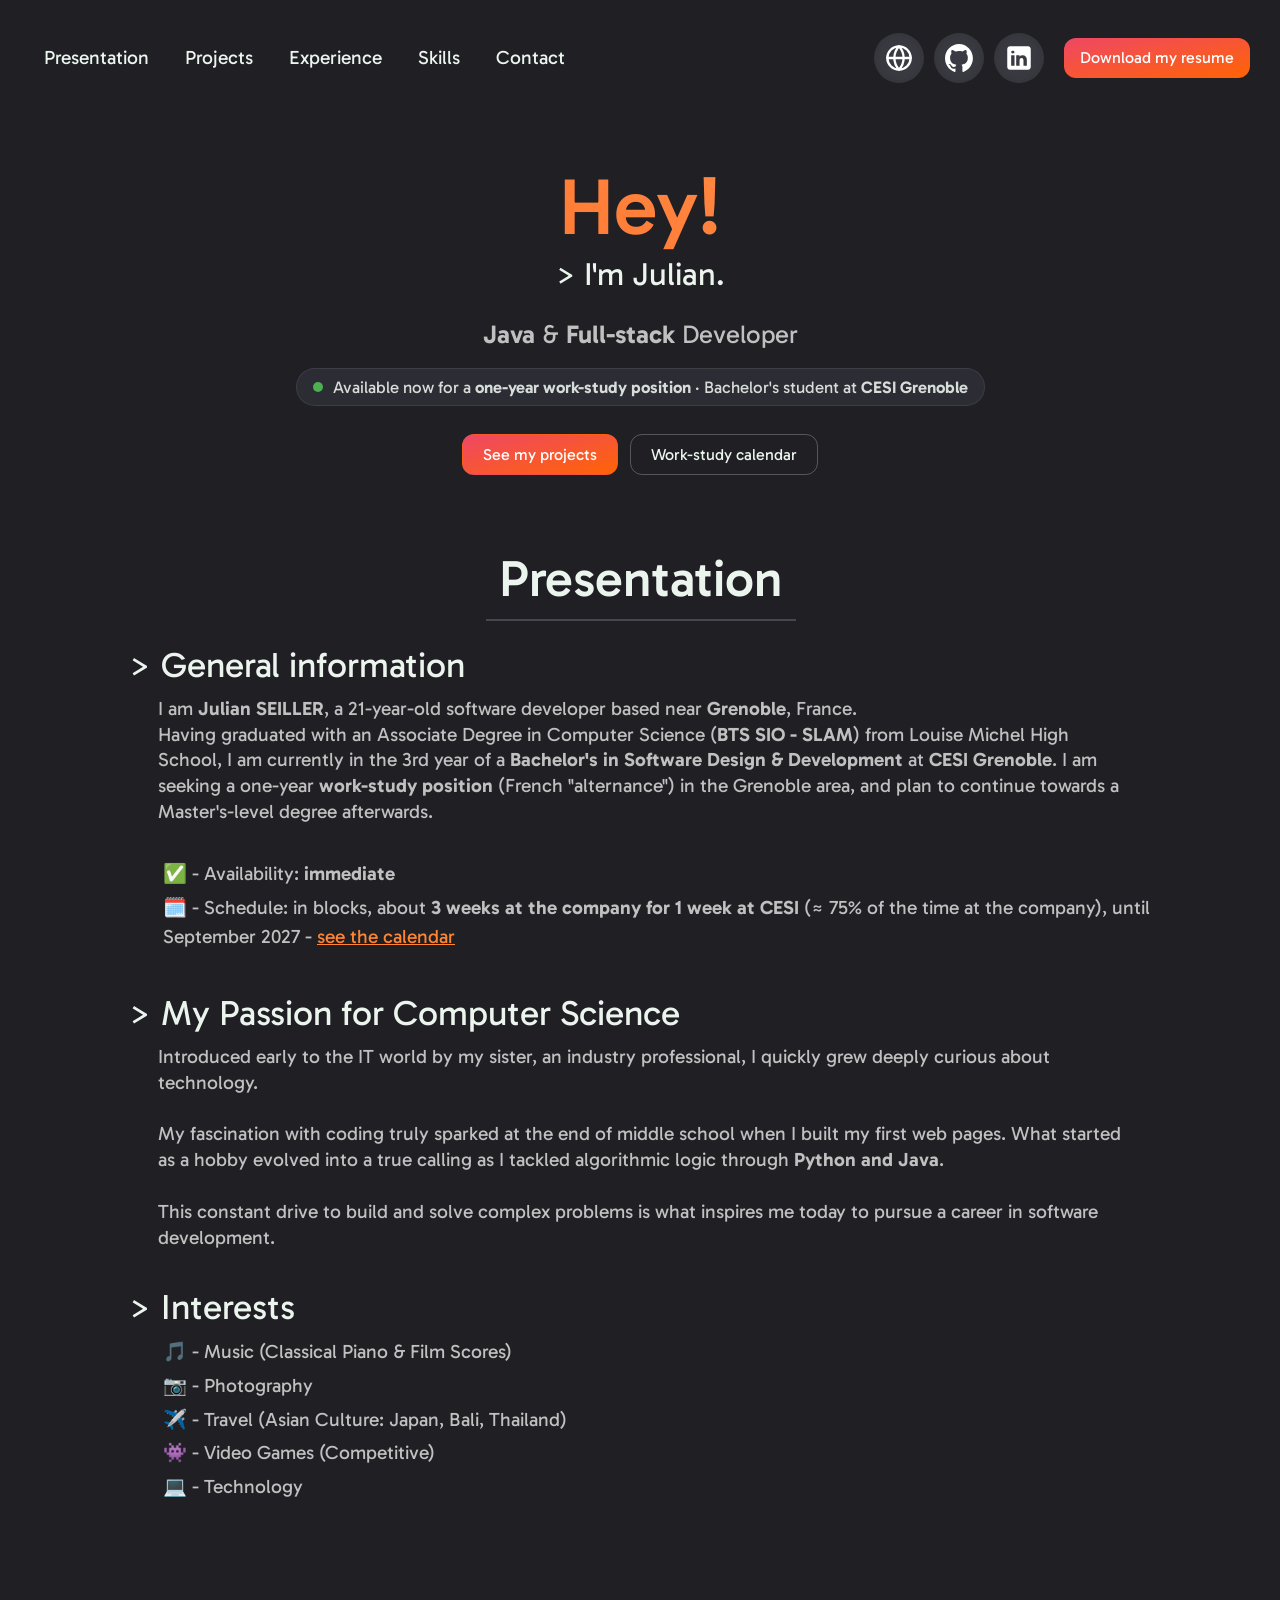
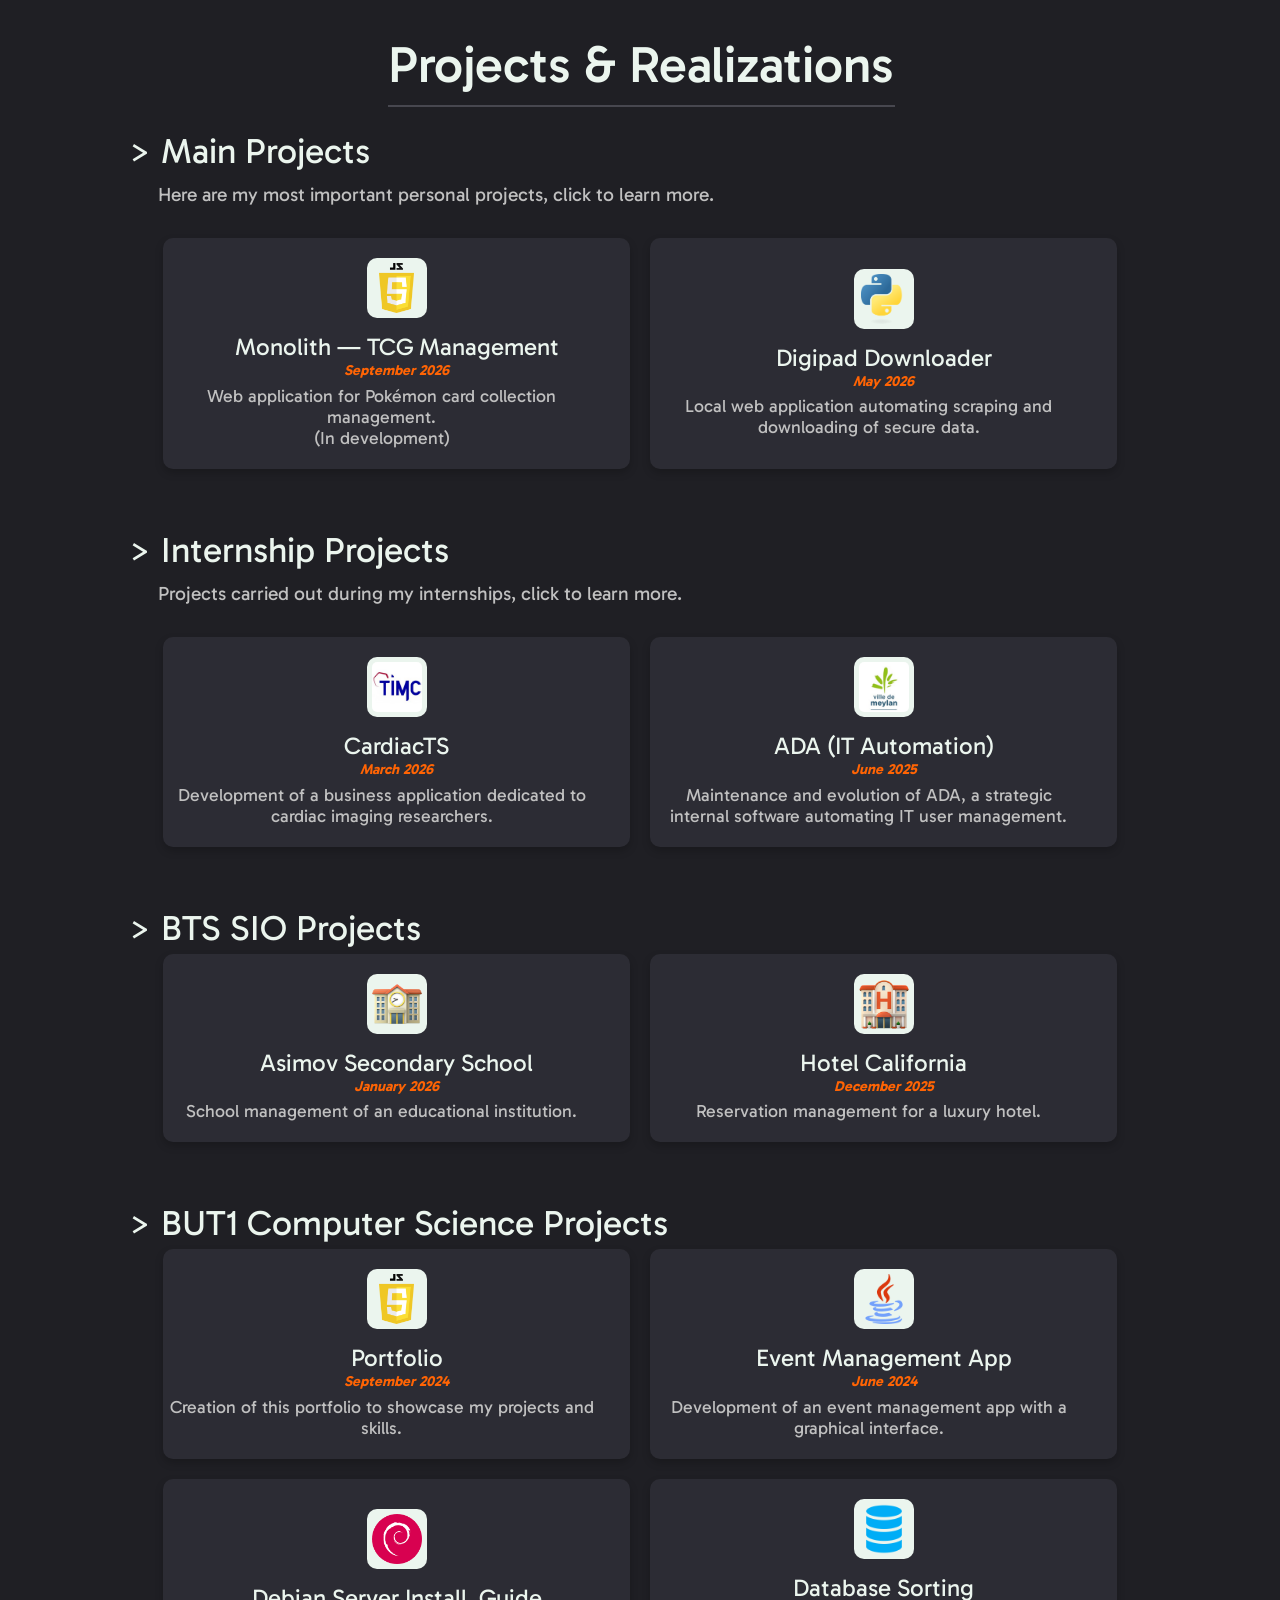
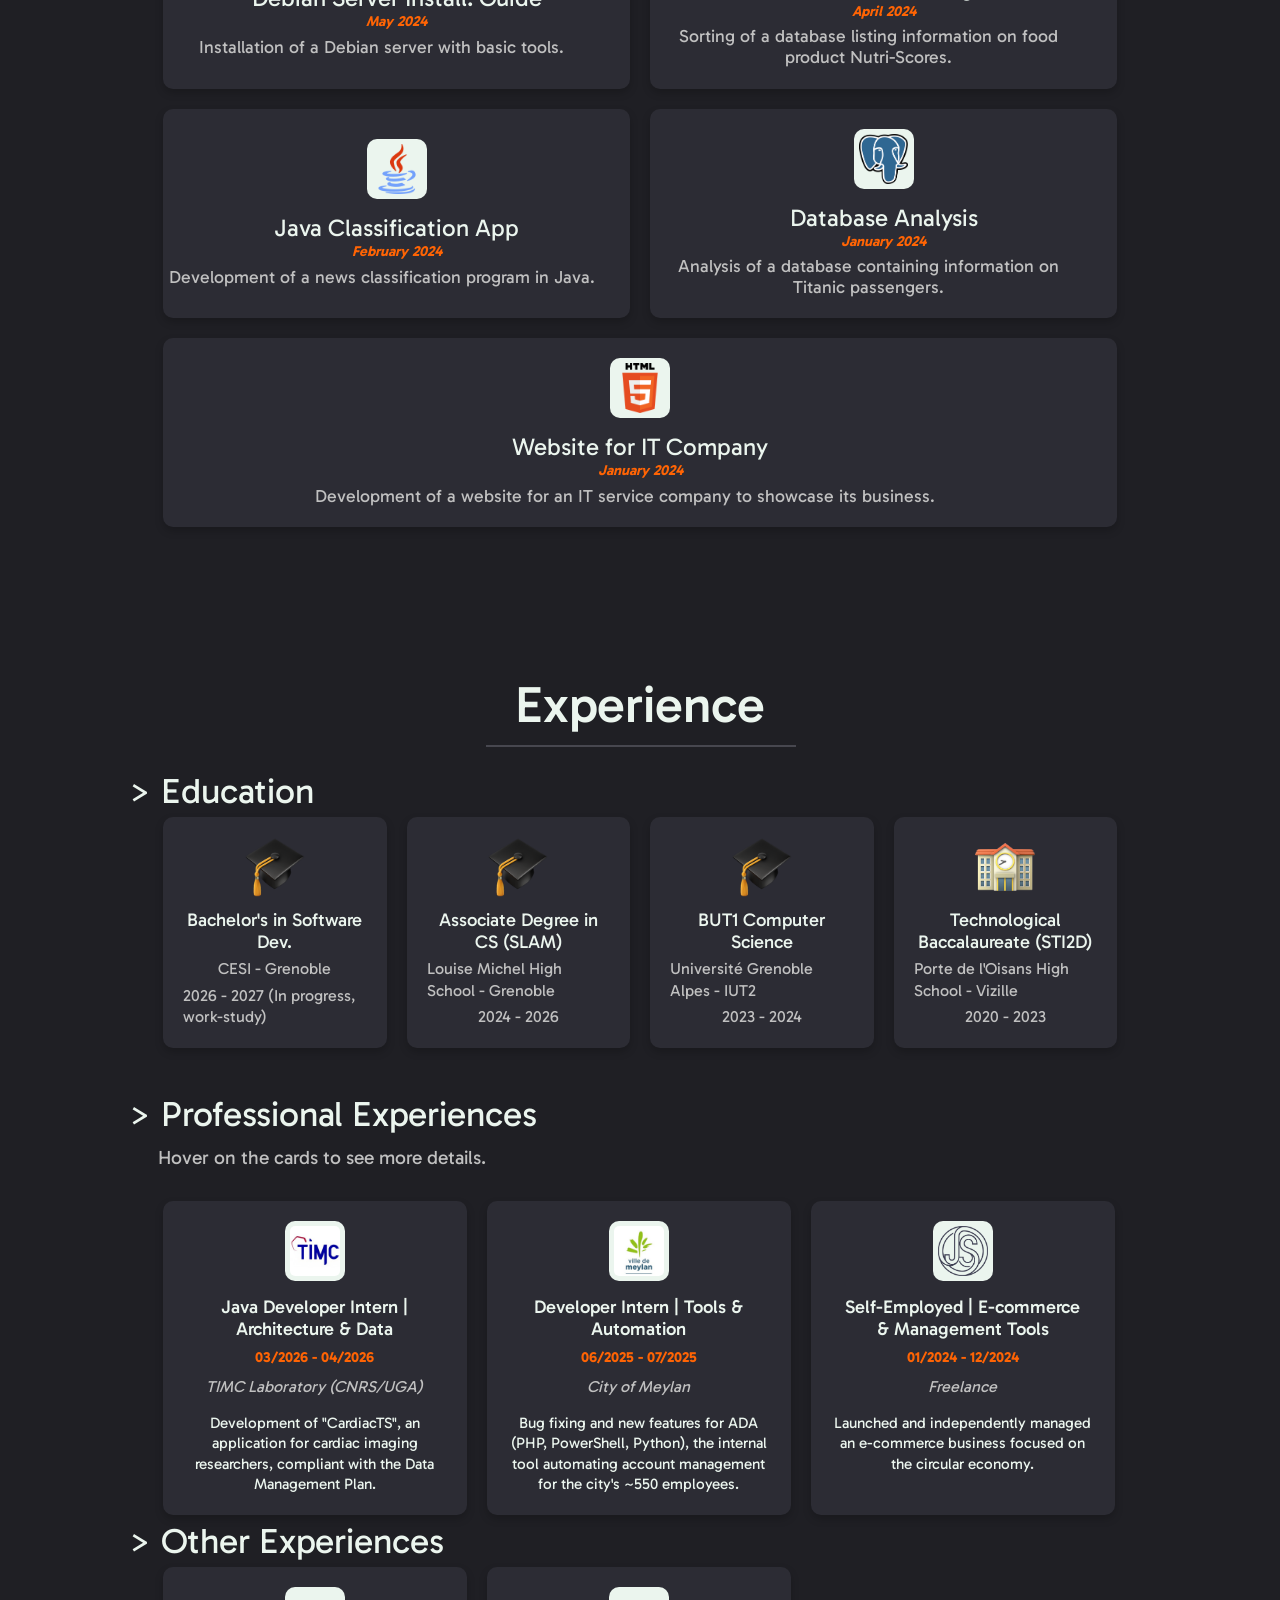
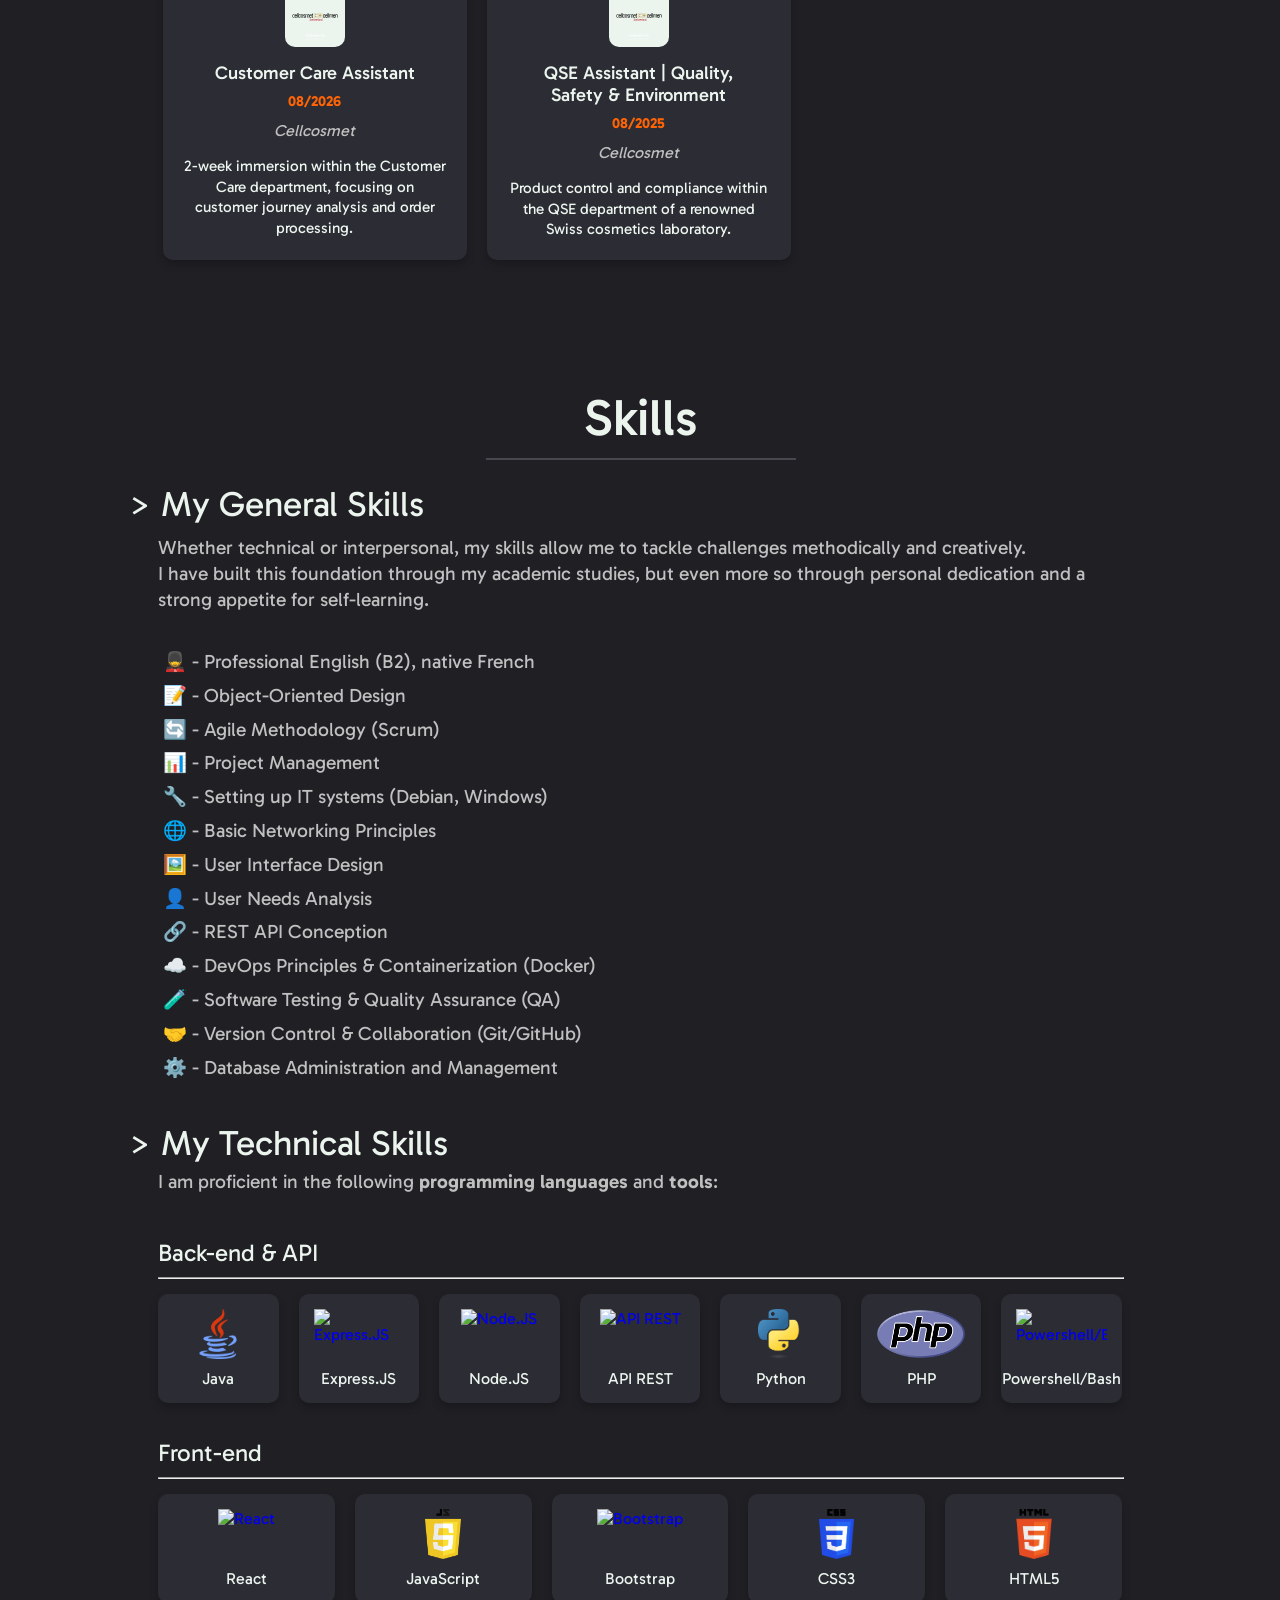
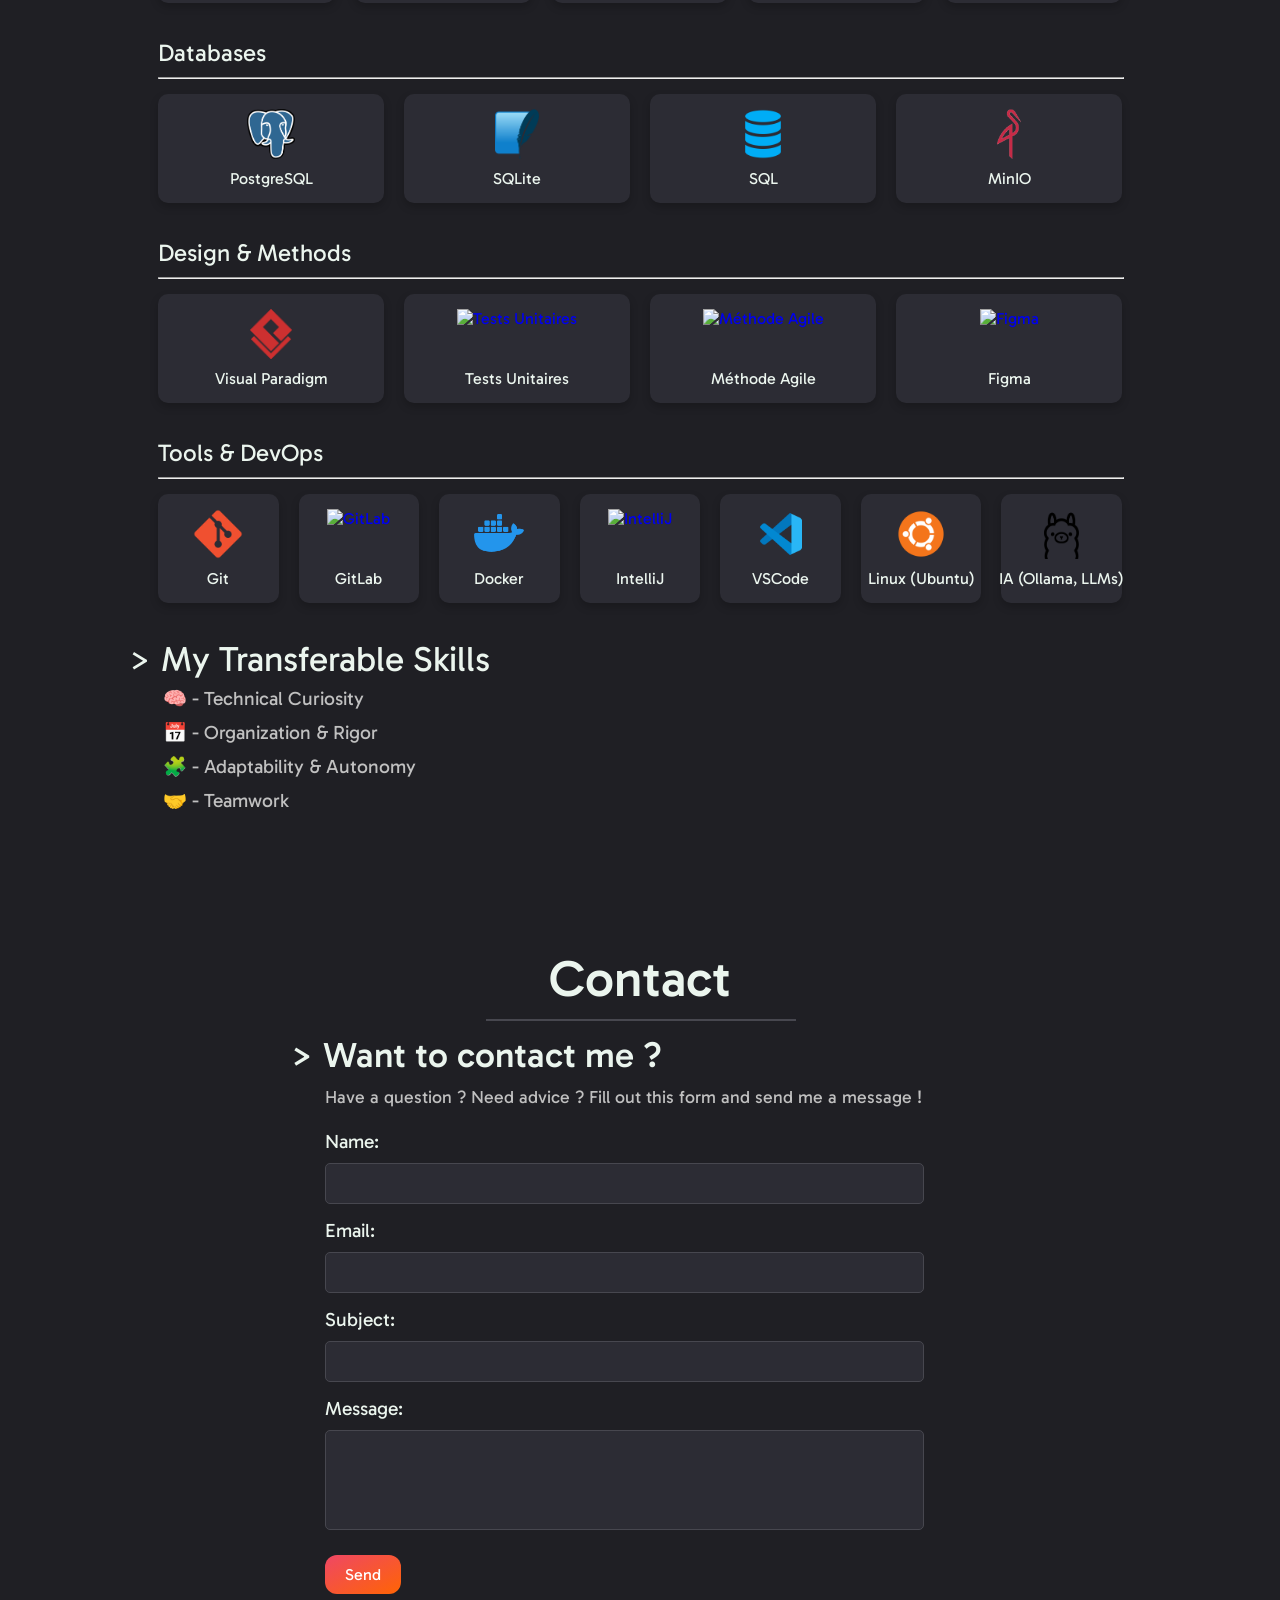
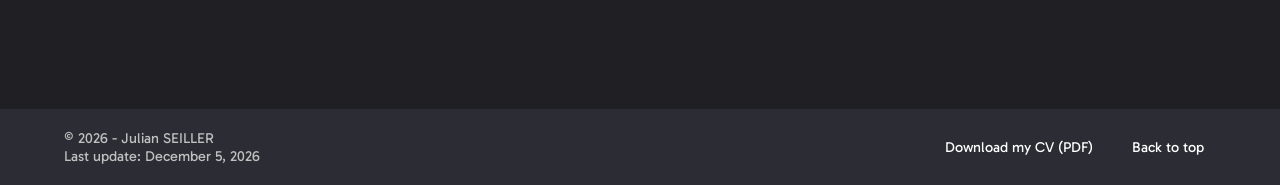
==== commit bb2a8cc7: "Merge branch 'main' of https://github.com/JulianSEILLER/Portfolio" ====
--- a/indexEN.html
+++ b/indexEN.html
@@ -114,8 +114,6 @@
                         <b>one-year work-study position</b> · Bachelor's student at <b>CESI Grenoble</b></span></p>
                 <div class="home-actions">
                     <a href="#projets" class="btn-hero btn-hero-primary">See my projects</a>
-                    <a href="assets/files/CV_Julian_SEILLER.pdf" target="_blank" rel="noopener noreferrer"
-                        class="btn-hero">Download my resume</a>
                     <a href="assets/files/Calendrier_Alternance_CESI_2026-2027.pdf" target="_blank"
                         rel="noopener noreferrer" class="btn-hero">Work-study calendar</a>
                 </div>
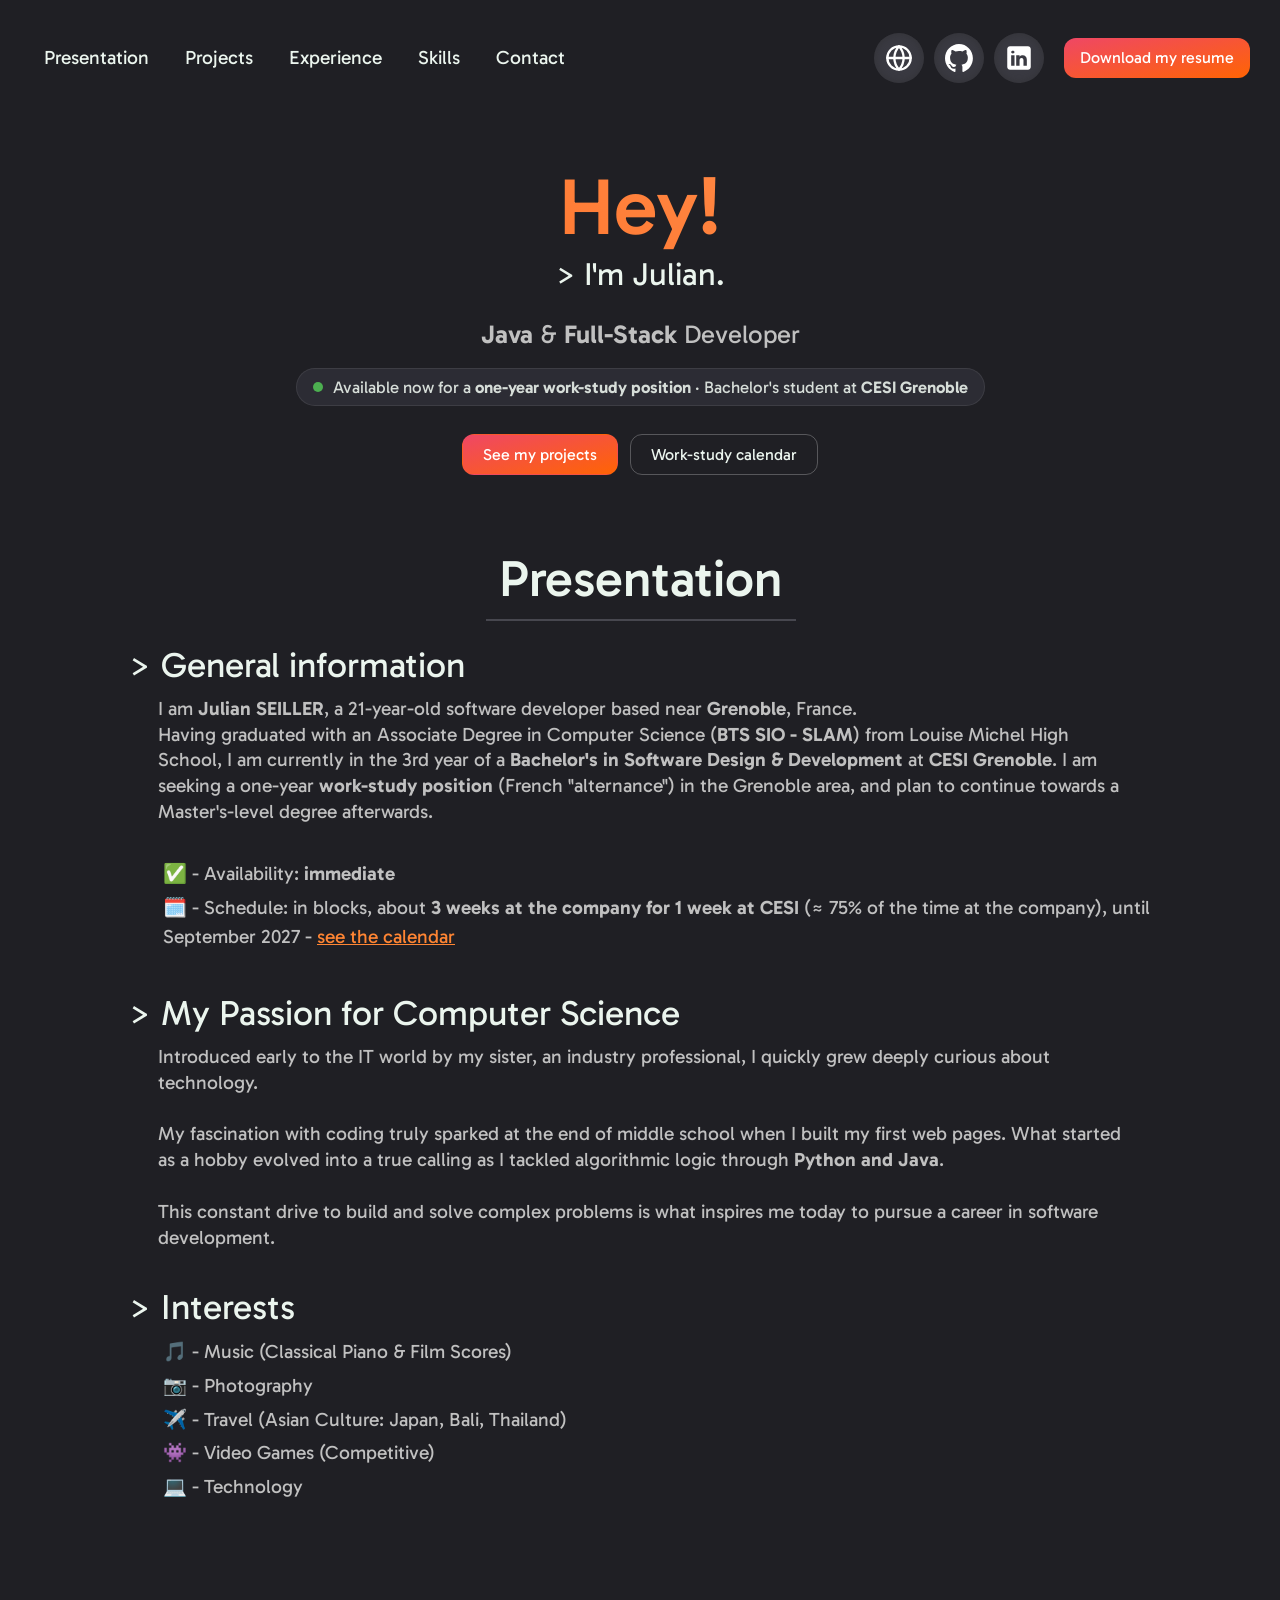
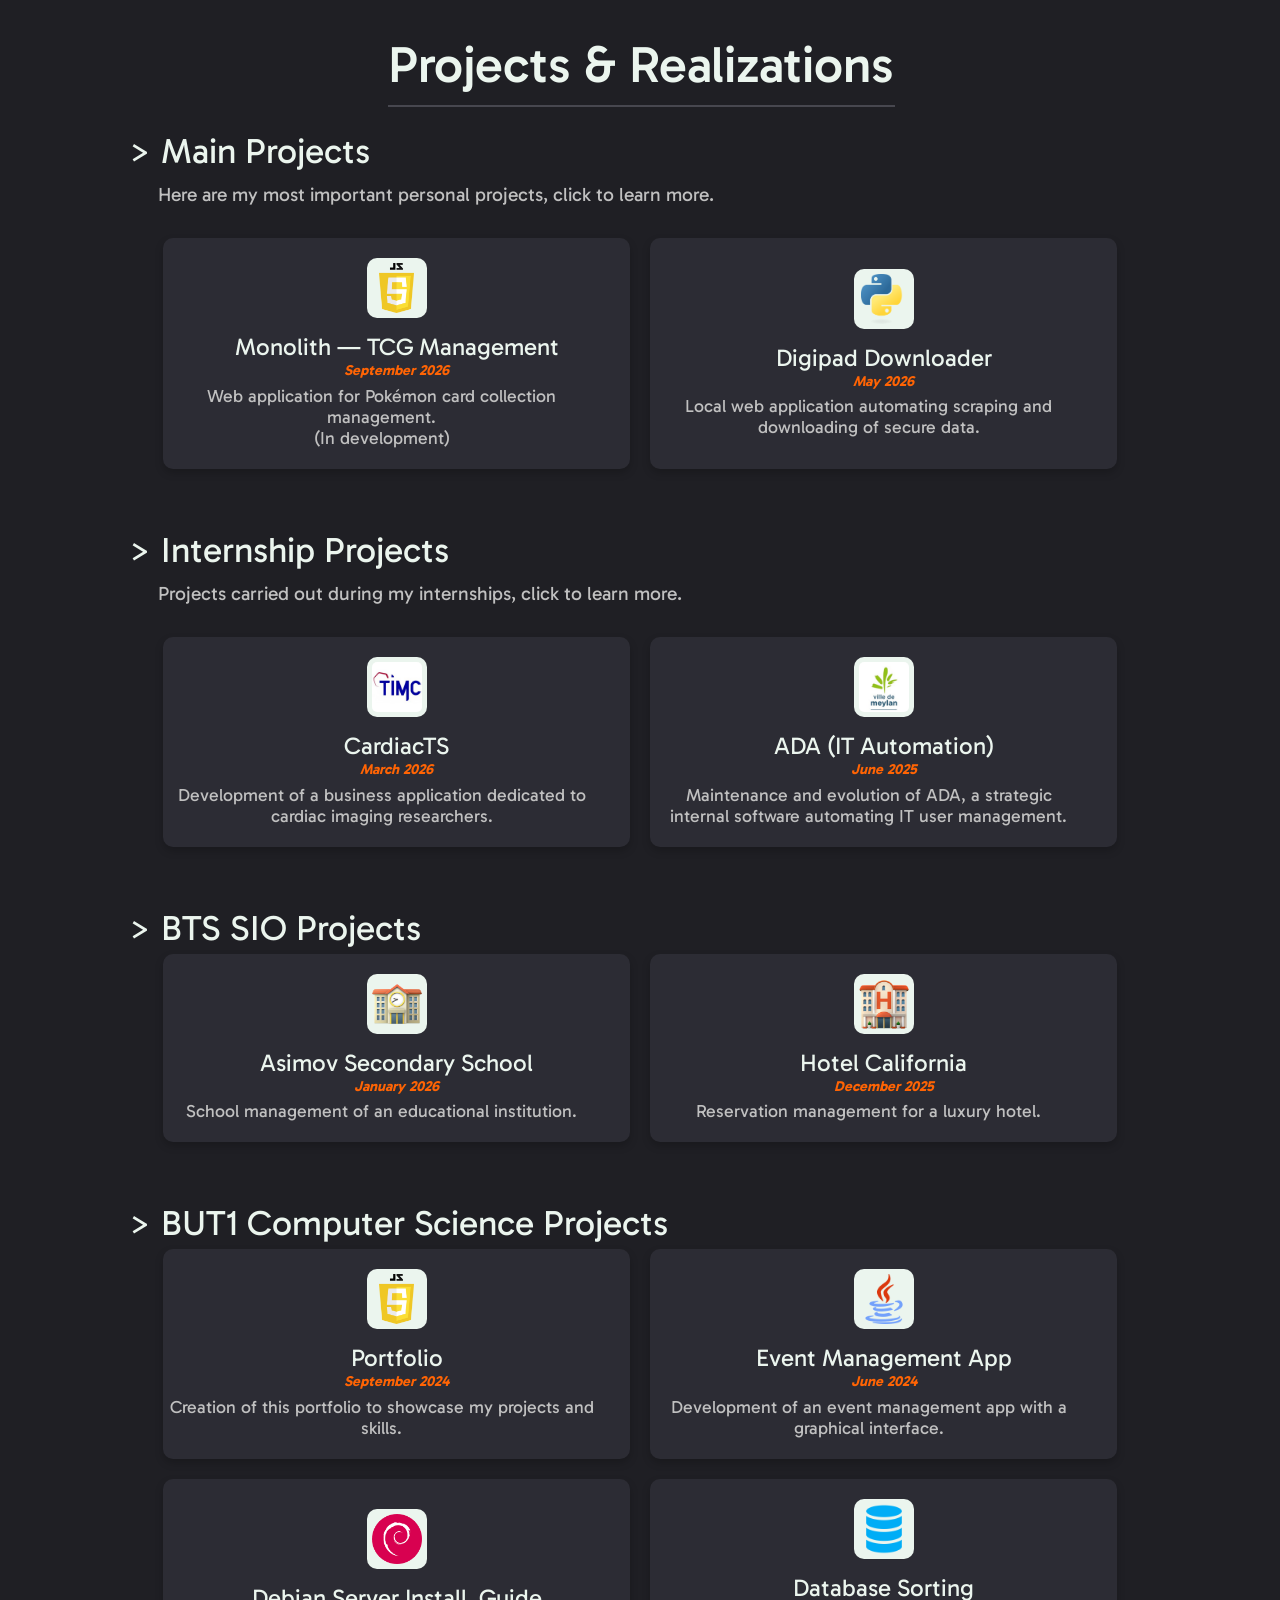
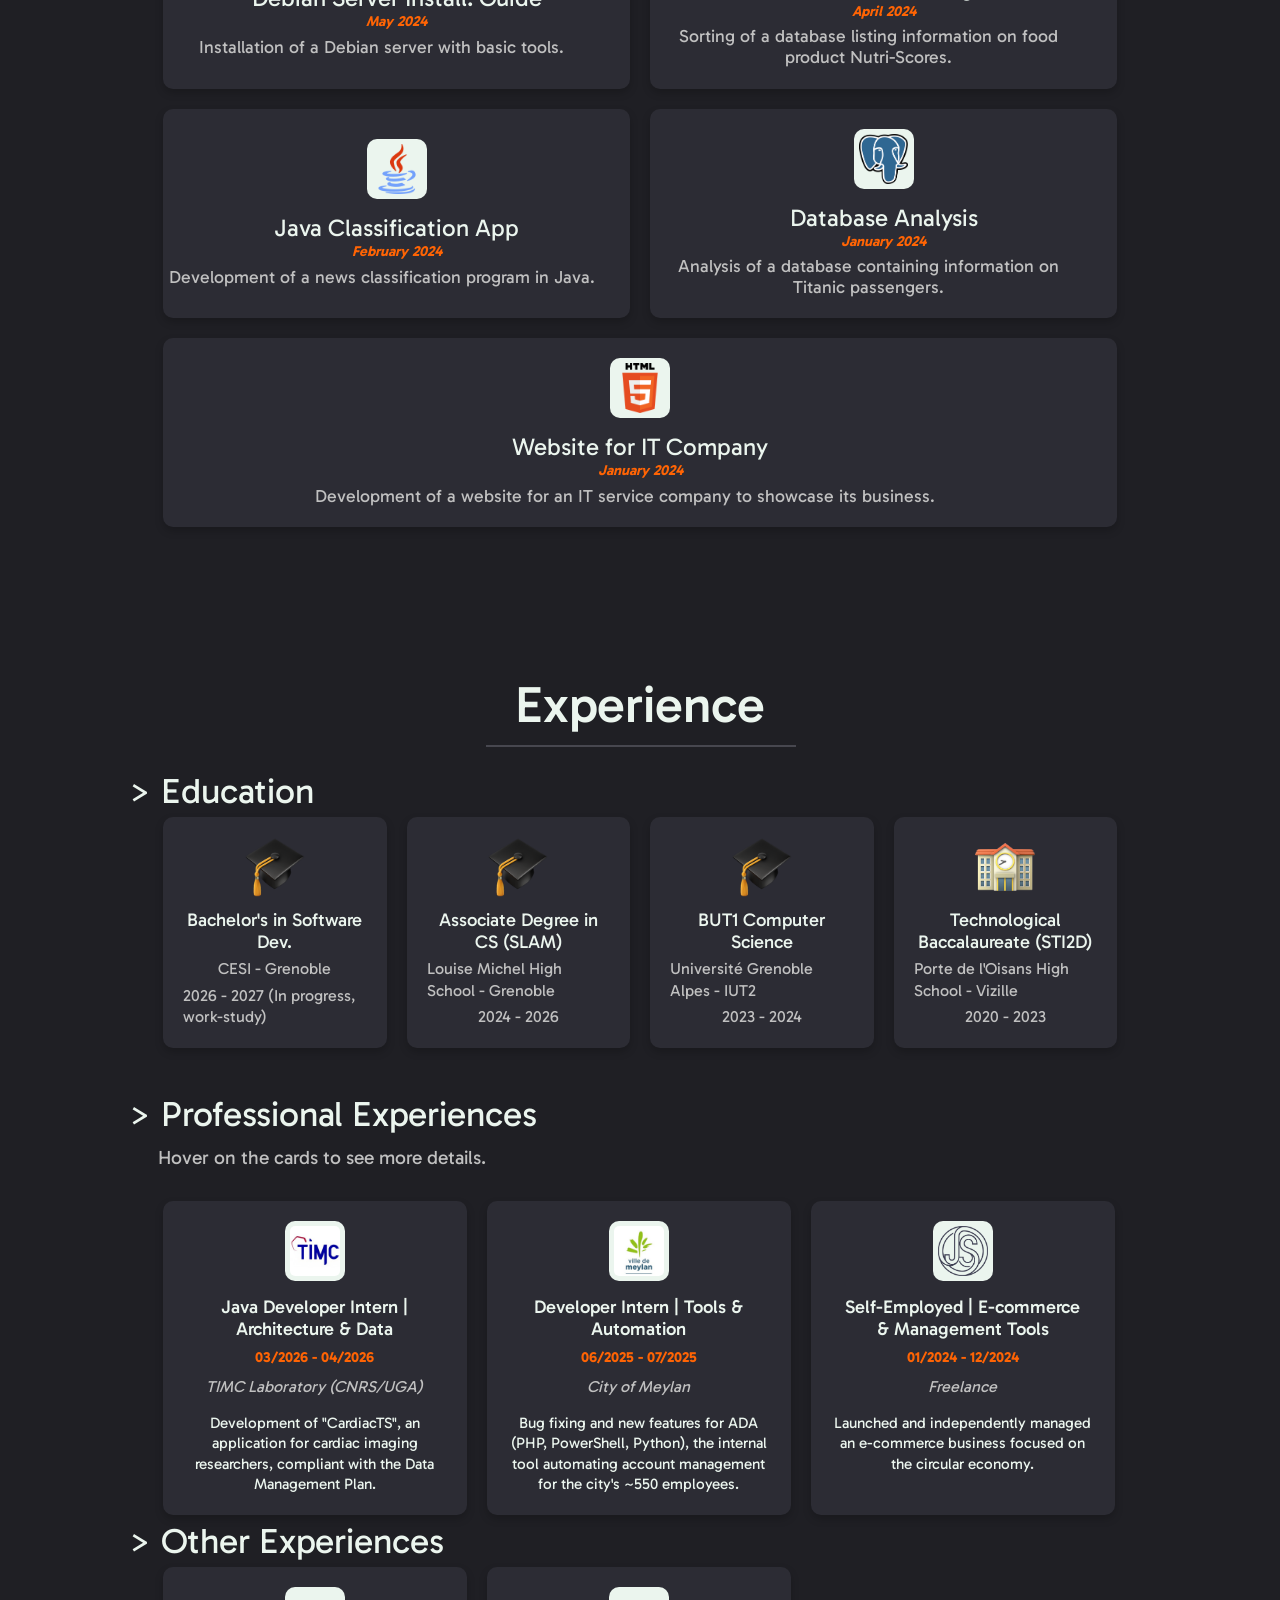
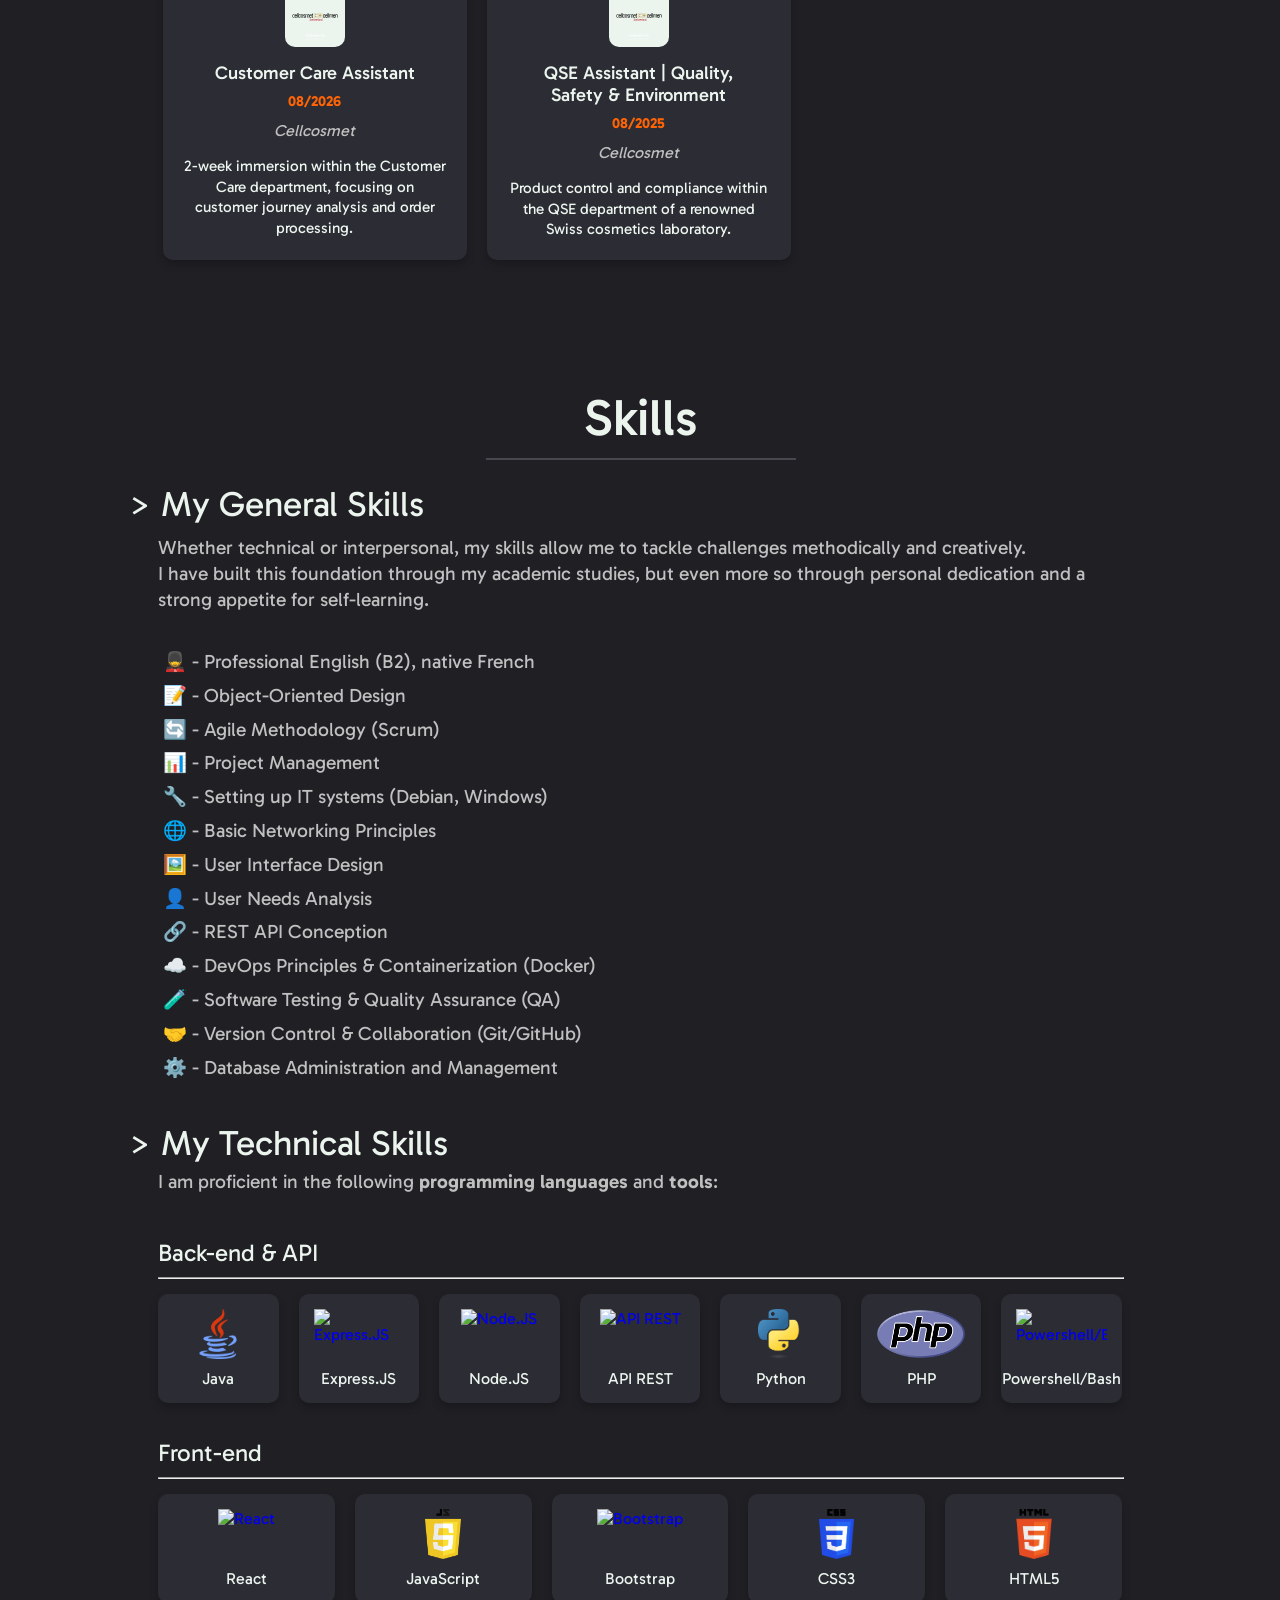
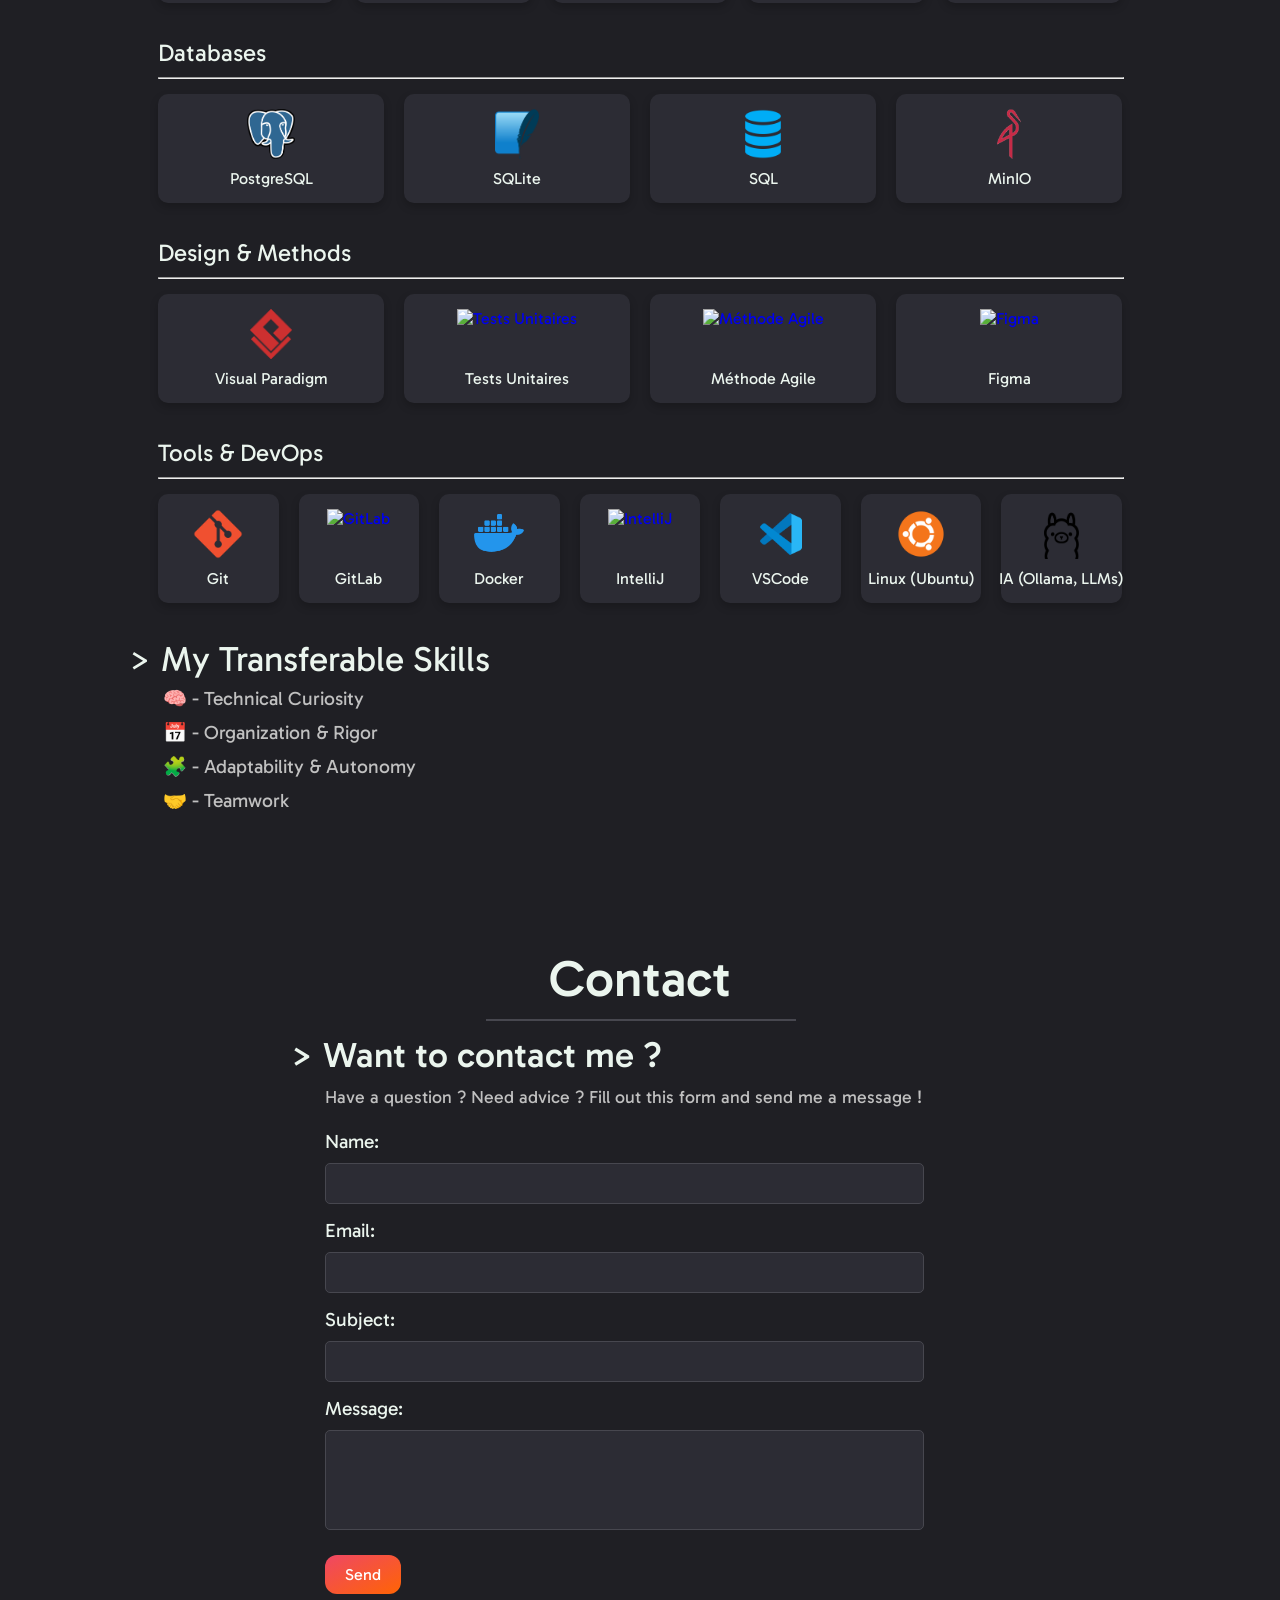
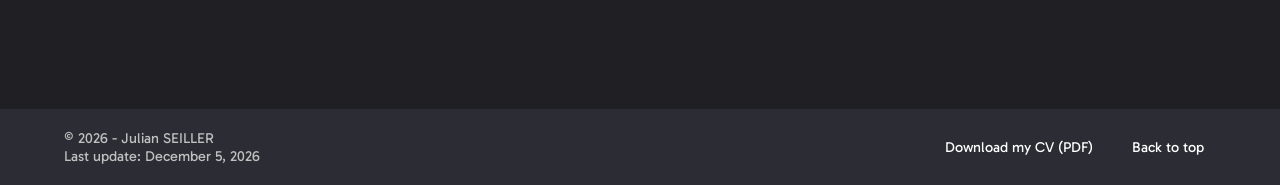
==== commit edd418cd: "update ortho" ====
--- a/indexEN.html
+++ b/indexEN.html
@@ -5,11 +5,11 @@
     <meta charset="UTF-8">
     <meta name="viewport" content="width=device-width, initial-scale=1.0">
     <meta name="description"
-        content="Julian SEILLER, Java and full-stack developer studying for a Bachelor's in Software Design & Development at CESI Grenoble, available now for a one-year work-study position. Projects, skills and experience.">
+        content="Julian SEILLER, Java and Full-Stack developer studying for a Bachelor's in Software Design & Development at CESI Grenoble, available now for a one-year work-study position. Projects, skills and experience.">
     <meta name="robots" content="index, follow">
 
     <!-- Open Graph (Partage Réseaux Sociaux) -->
-    <meta property="og:title" content="Julian SEILLER | Java & Full-stack Developer, work-study">
+    <meta property="og:title" content="Julian SEILLER | Java & Full-Stack Developer, work-study">
     <meta property="og:description"
         content="Bachelor's student at CESI Grenoble, available now for a one-year work-study position. Java, Node.js, Python and web projects.">
     <meta property="og:type" content="website">
@@ -28,7 +28,7 @@
     <link rel="stylesheet" href="https://fonts.googleapis.com/css2?family=Gabarito:wght@400..900&display=swap">
     <link rel="icon" href="favicon.ico">
     <script src="https://unpkg.com/scrollreveal@4.0.9/dist/scrollreveal.min.js"></script>
-    <title>Julian SEILLER | Java & Full-stack Developer, work-study</title>
+    <title>Julian SEILLER | Java & Full-Stack Developer, work-study</title>
 </head>
 
 <body>
@@ -109,7 +109,7 @@
                 <h1 id="hello">Hey!</h1>
                 <h2 class="bigScreen">> I'm Julian.</h2>
                 <h2 class="smallScreen">I'm Julian.</h2>
-                <p class="home-role"><b>Java</b> &amp; <b class="nowrap">Full-stack</b> Developer</p>
+                <p class="home-role"><b>Java</b> &amp; <b class="nowrap">Full-Stack</b> Developer</p>
                 <p class="home-status"><span class="status-dot" aria-hidden="true"></span><span>Available now for a
                         <b>one-year work-study position</b> · Bachelor's student at <b>CESI Grenoble</b></span></p>
                 <div class="home-actions">
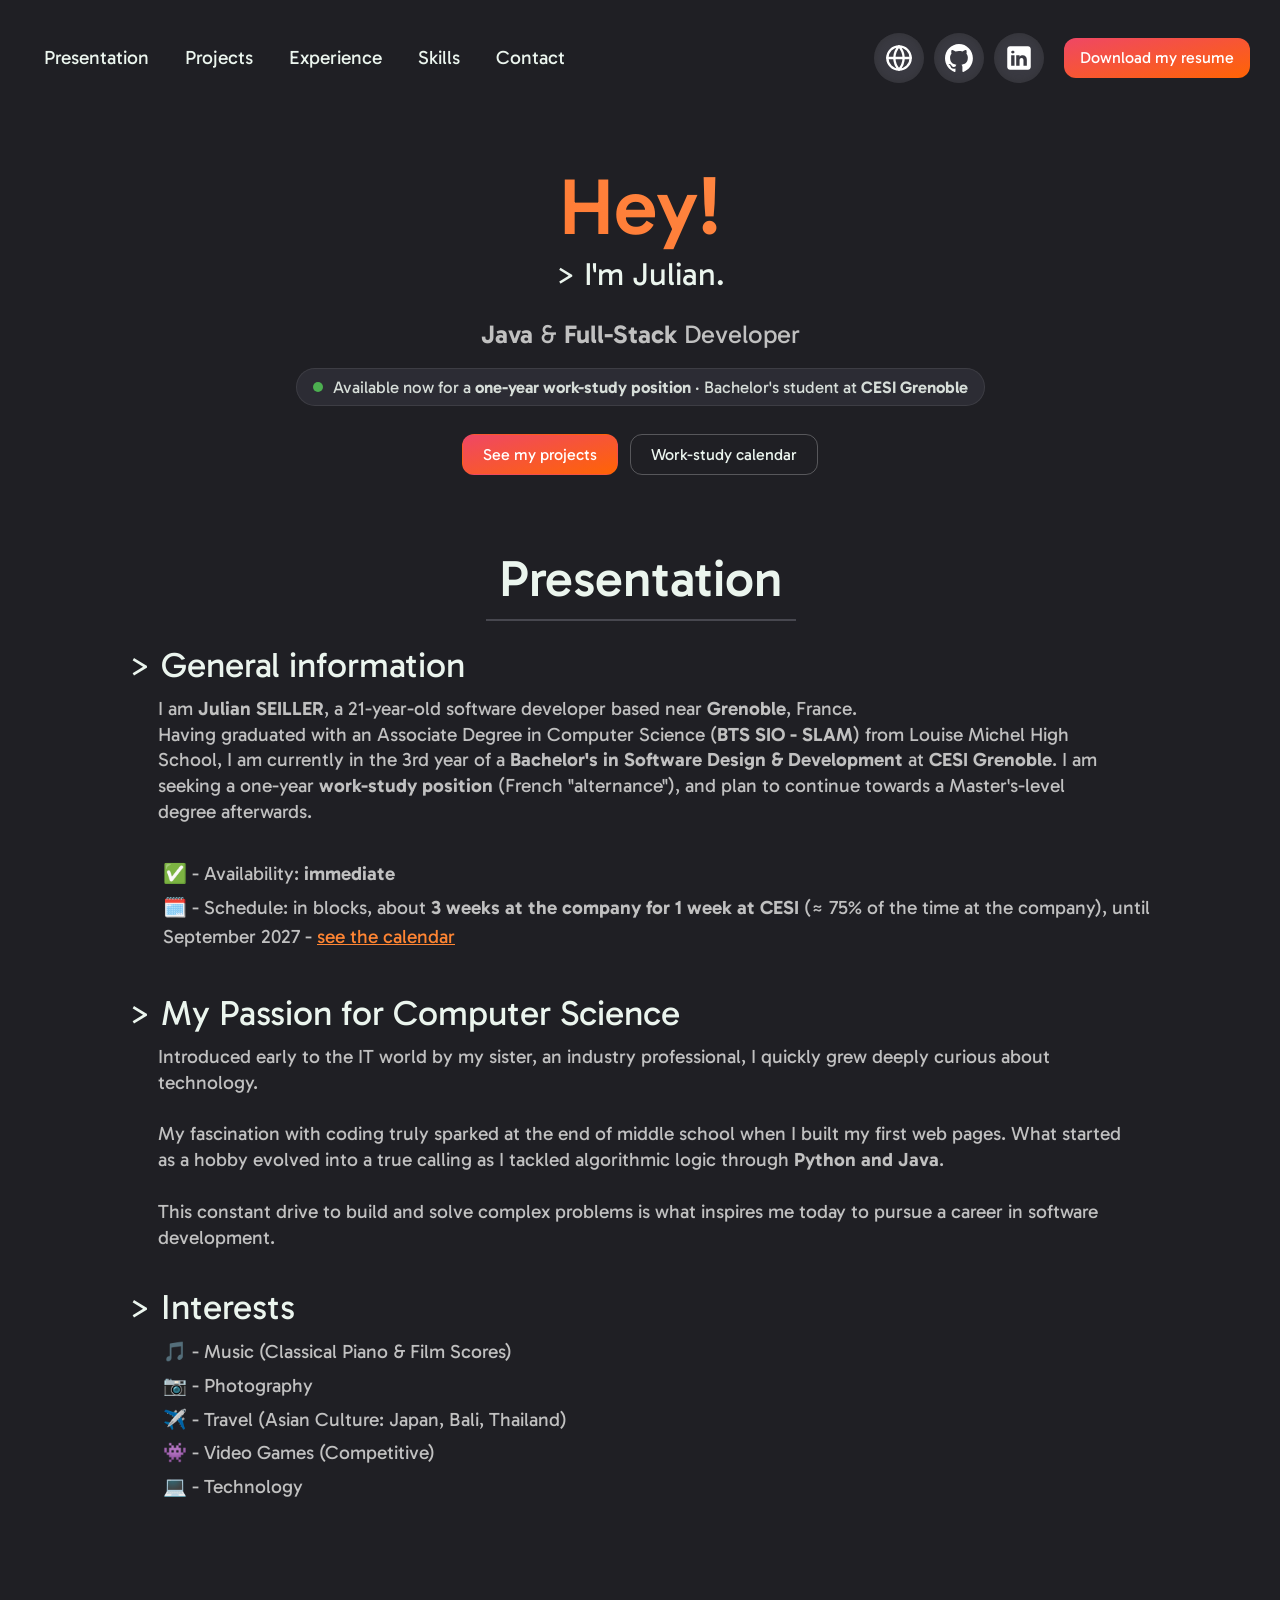
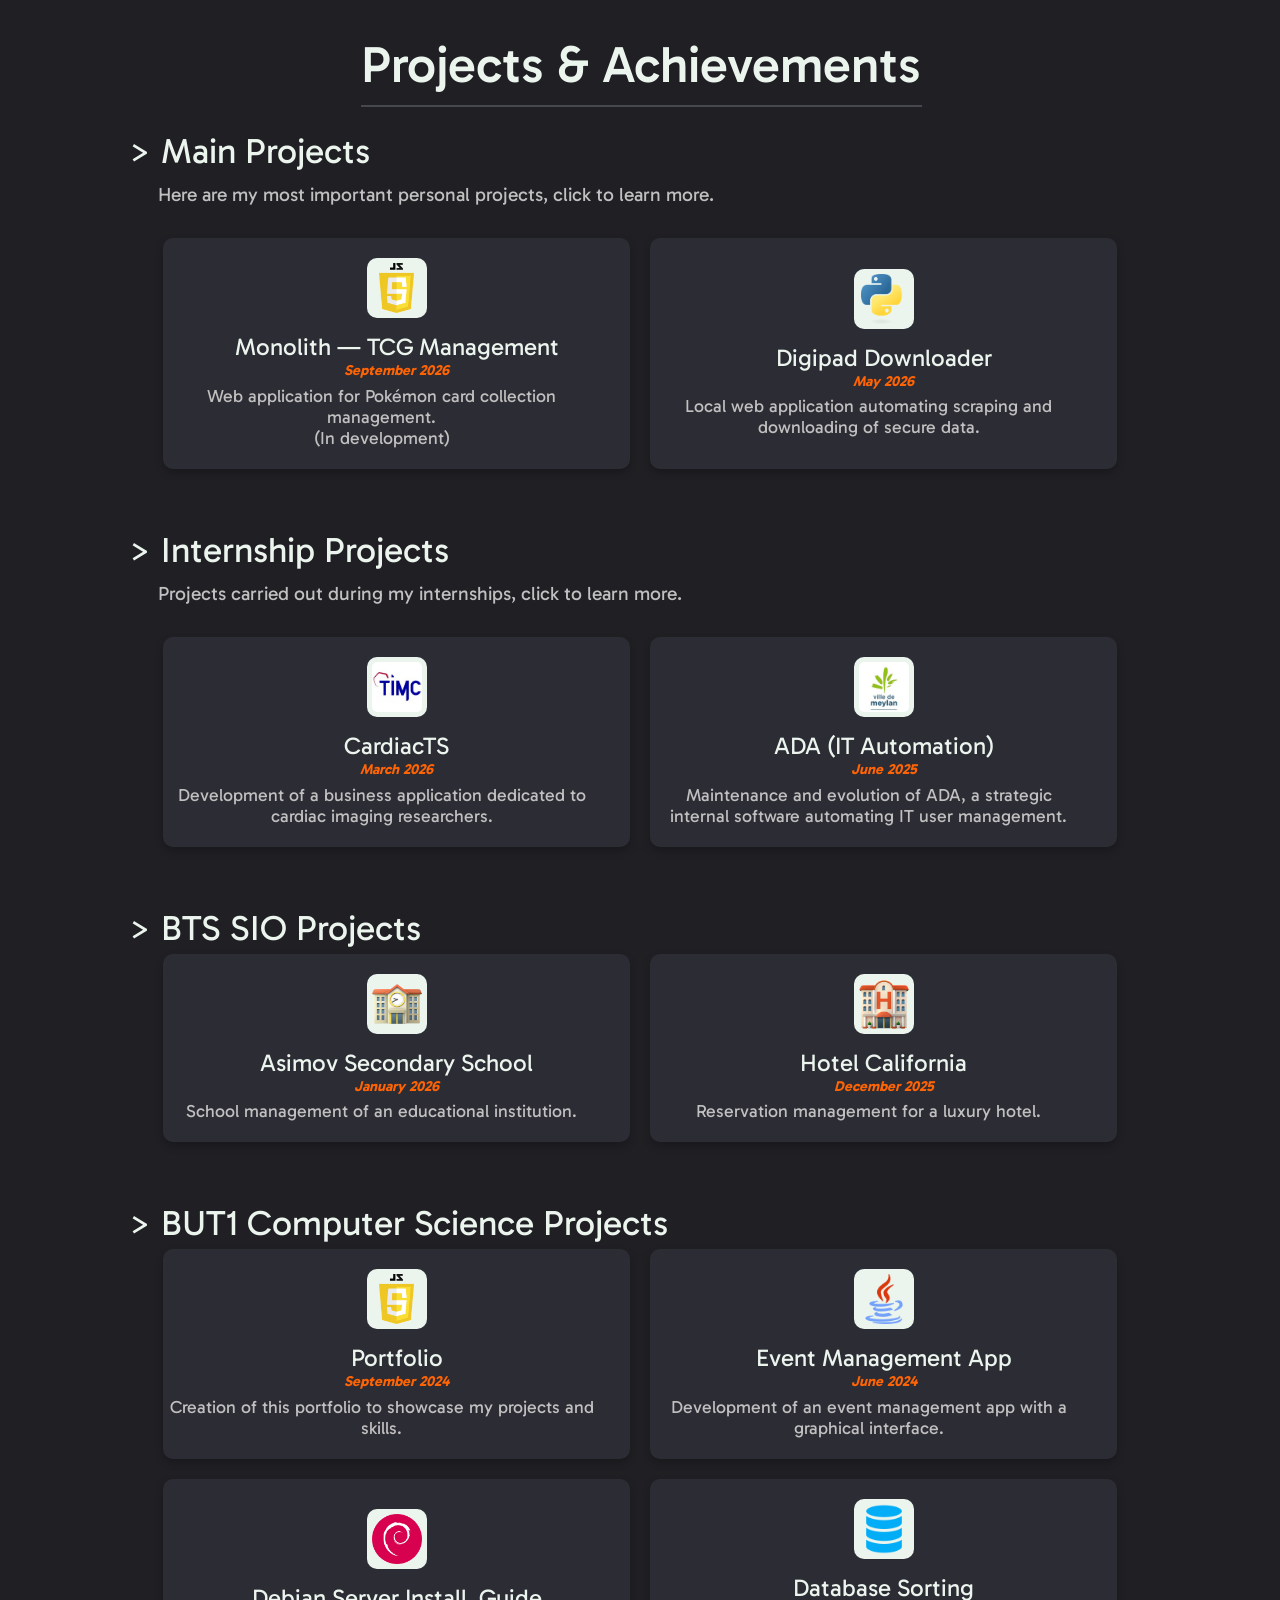
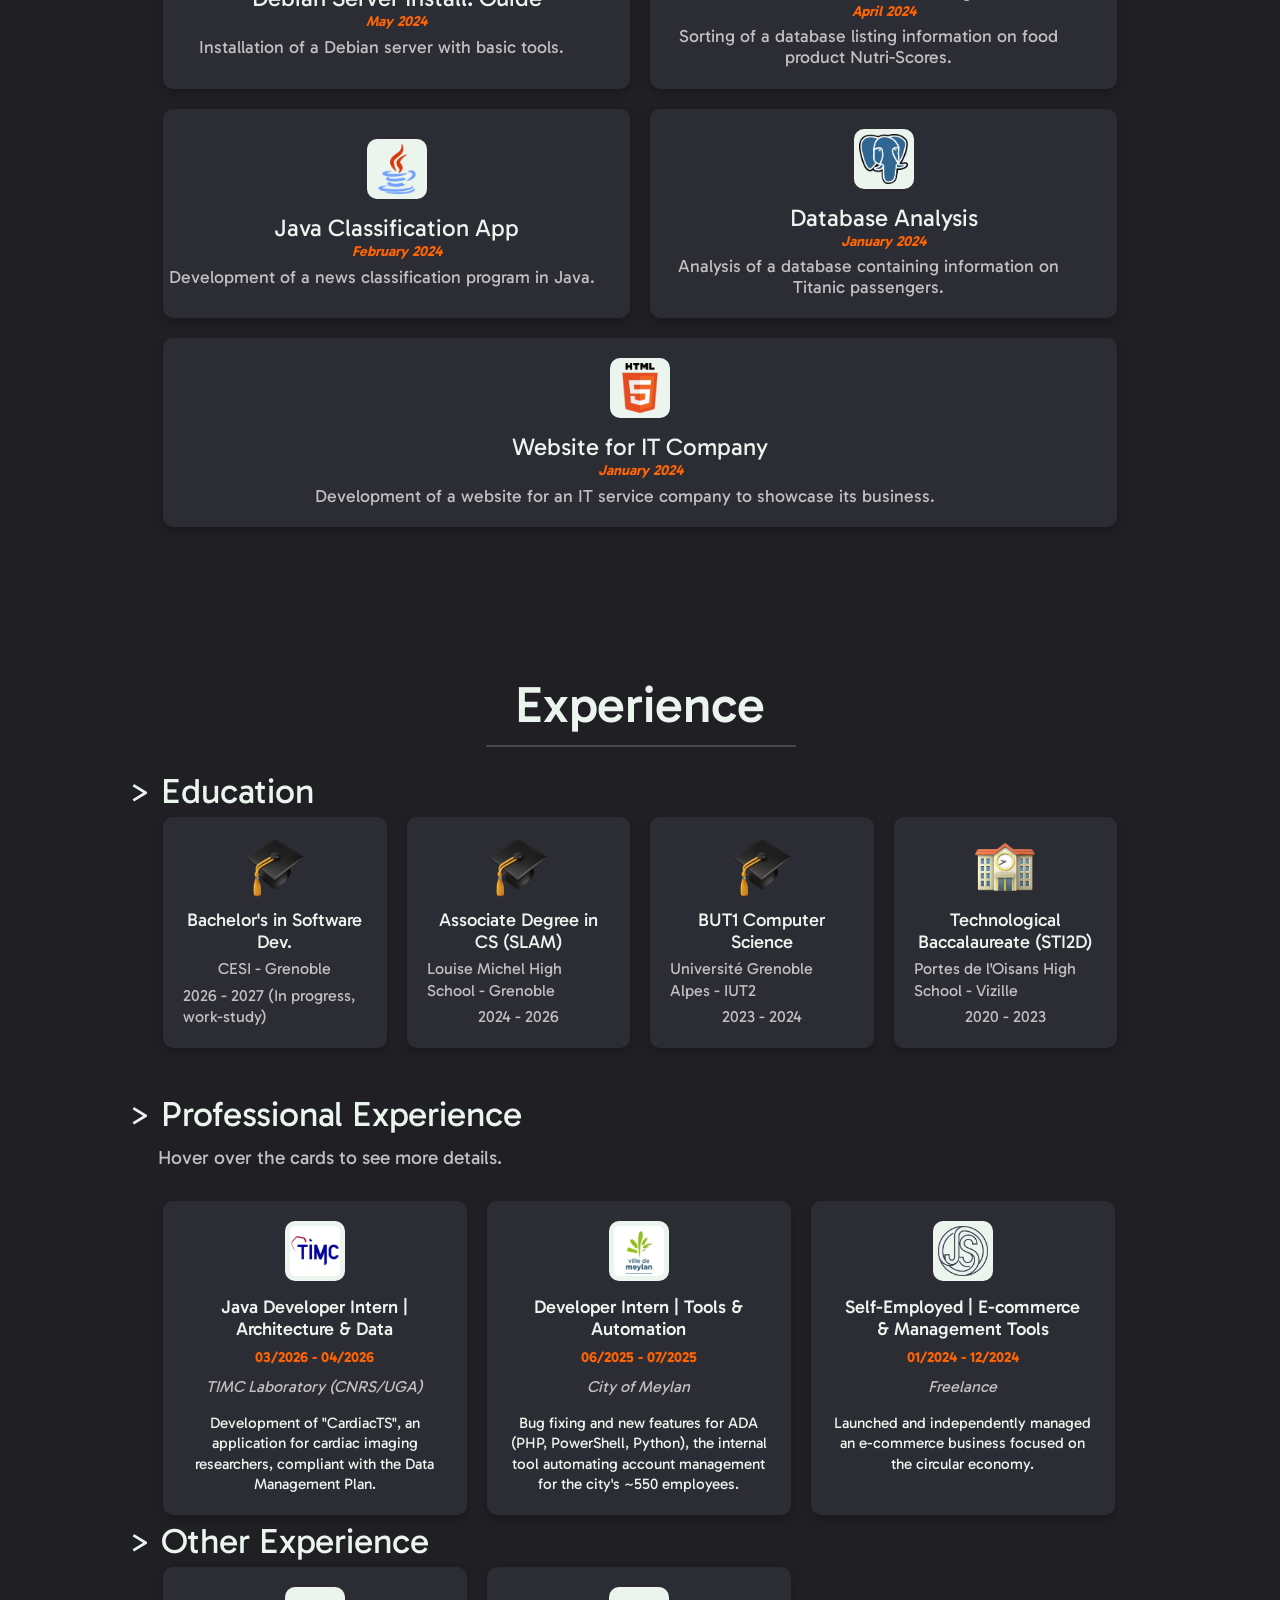
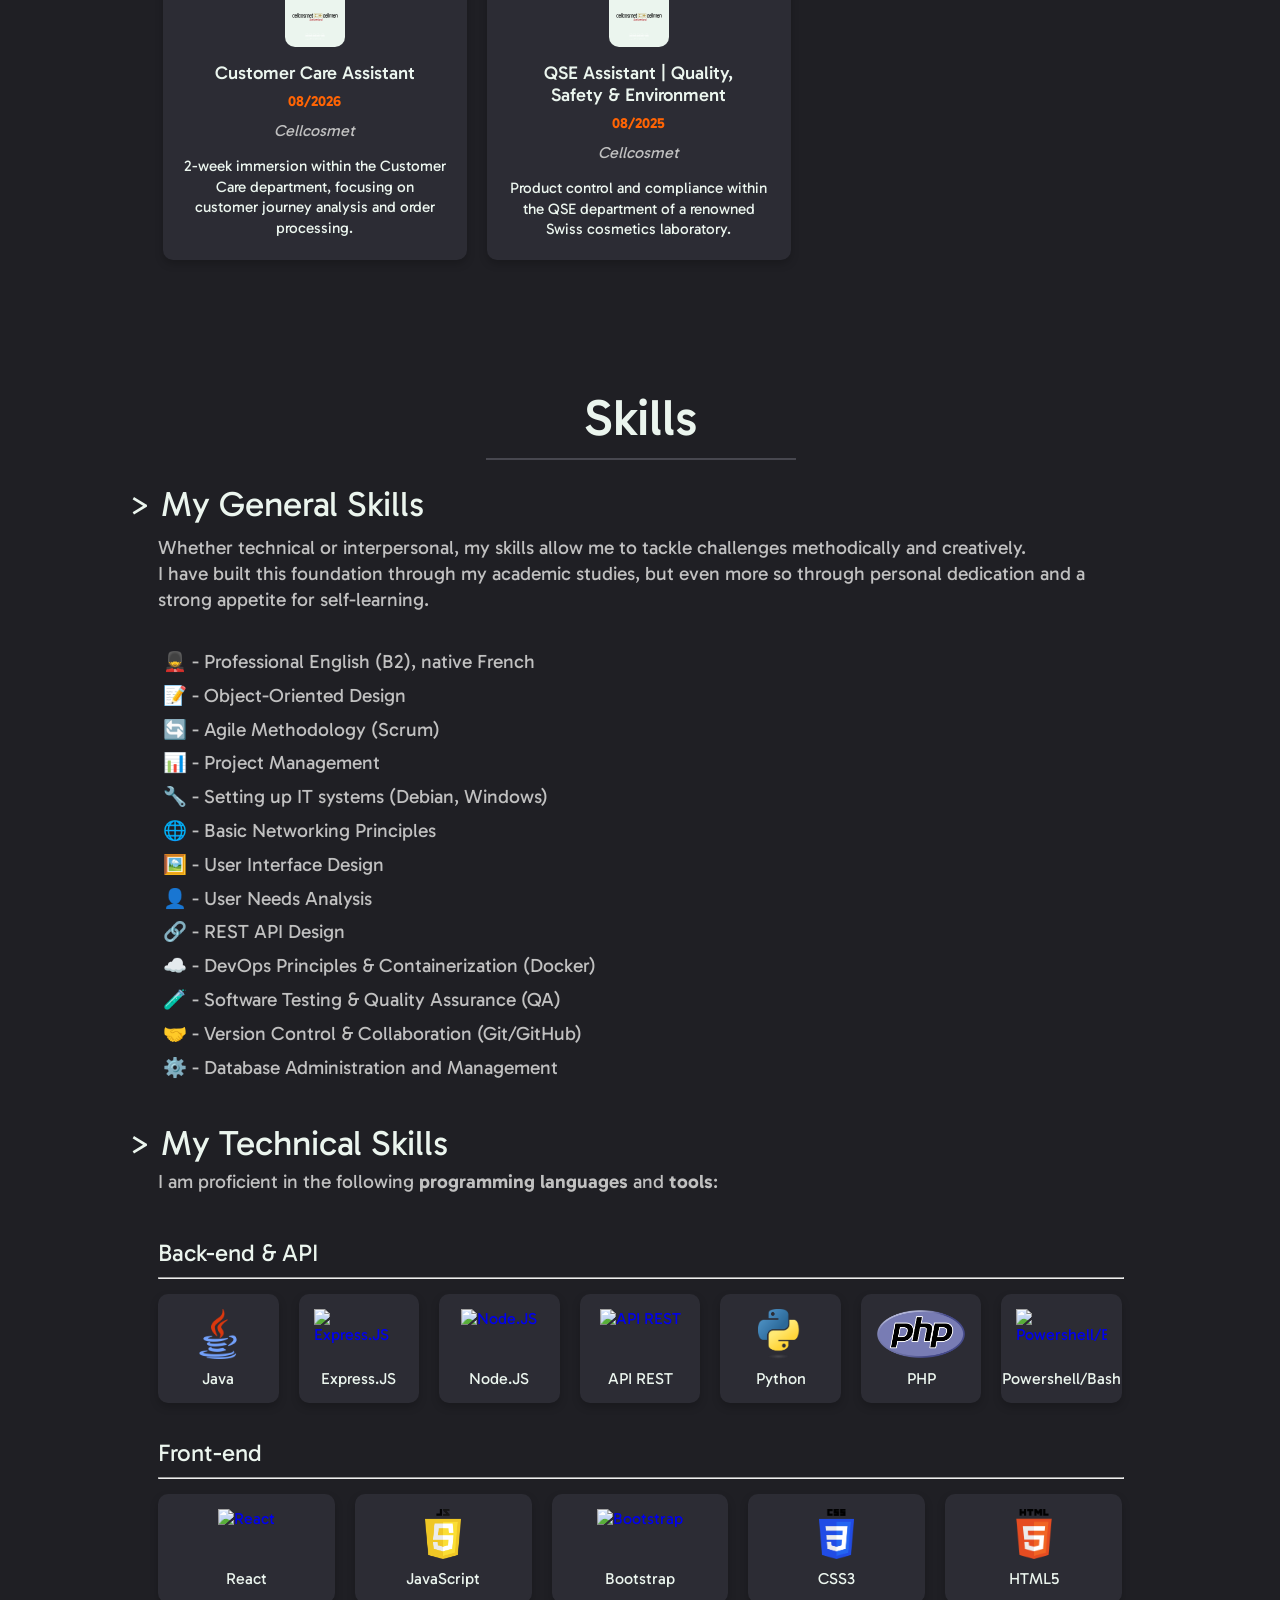
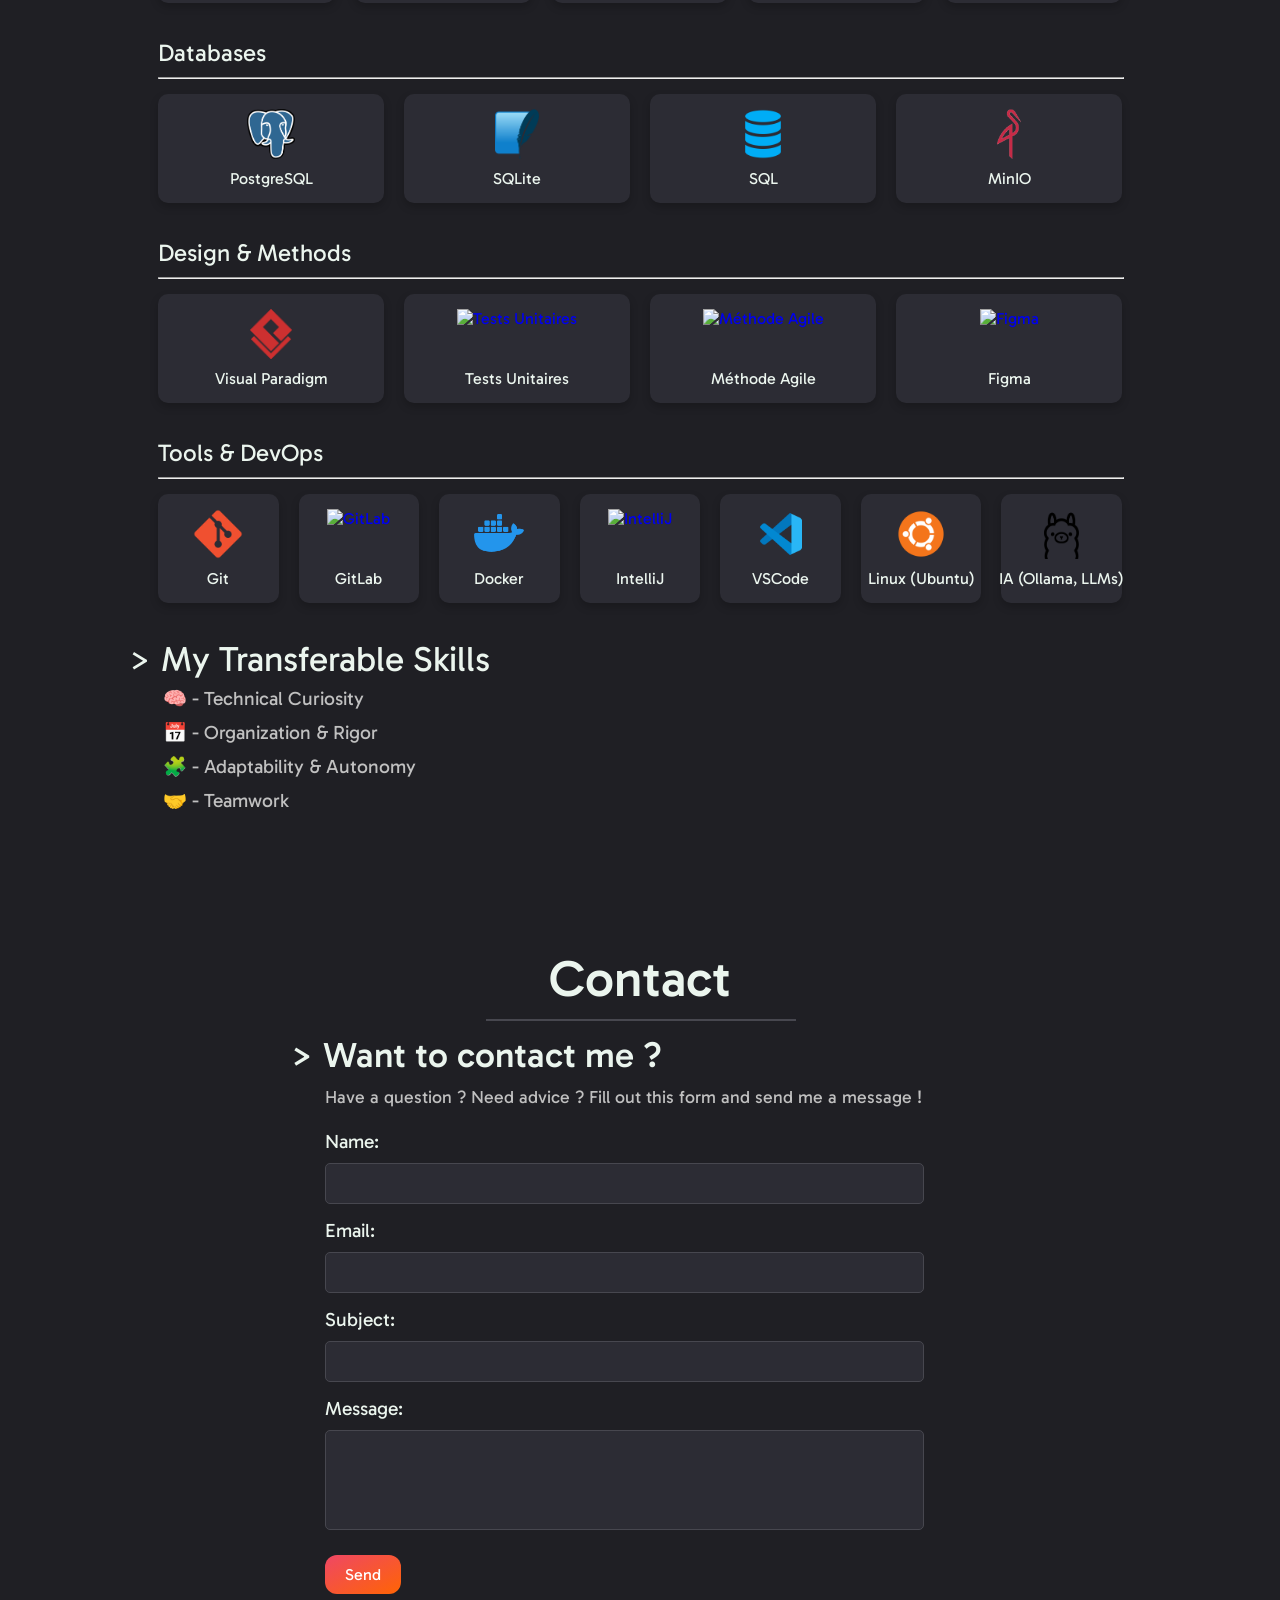
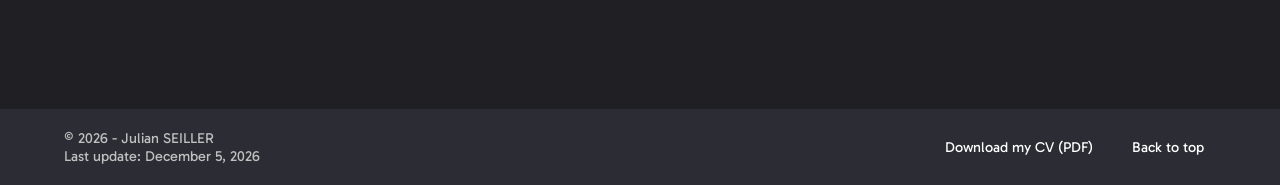
==== commit 3fab8fb5: "Version anglaise : corrections de formulation Co-Authored-By: Claude Opus 5.5 (1M context) <noreply@" ====
--- a/indexEN.html
+++ b/indexEN.html
@@ -135,7 +135,7 @@
                     Having graduated with an Associate Degree in Computer Science (<b>BTS SIO - SLAM</b>) from Louise
                     Michel High School, I am currently in the 3rd year of a <b>Bachelor's in Software Design &
                         Development</b> at <b>CESI Grenoble</b>.
-                    I am seeking a one-year <b>work-study position</b> (French "alternance") in the Grenoble area, and
+                    I am seeking a one-year <b>work-study position</b> (French "alternance"), and
                     plan to continue towards a Master's-level degree afterwards.
                 </p>
                 <ul class="revealLwD">
@@ -173,7 +173,7 @@
 
         <section id="projets" class="page-section">
             <div class="sectionHeader">
-                <h2>Projects & Realizations</h2>
+                <h2>Projects & Achievements</h2>
                 <hr>
             </div>
             <div class="sectionContent">
@@ -248,14 +248,14 @@
                         <img src="assets/icons/school.png" alt="School Icon">
                         <div class="text">
                             <h4>Technological Baccalaureate (STI2D)</h4>
-                            <p>Porte de l'Oisans High School - Vizille</p>
+                            <p>Portes de l'Oisans High School - Vizille</p>
                             <p class="date">2020 - 2023</p>
                         </div>
                     </div>
                 </div>
-                <h3 class="revealL bigScreen">> Professional Experiences</h3>
-                <h3 class="revealL smallScreen">Professional Experiences</h3>
-                <p class="revealLwD">Hover on the cards to see more details.</p>
+                <h3 class="revealL bigScreen">> Professional Experience</h3>
+                <h3 class="revealL smallScreen">Professional Experience</h3>
+                <p class="revealLwD">Hover over the cards to see more details.</p>
                 <div class="experienceList">
                     <div class="exp-card revealB">
                         <div class="exp-content">
@@ -344,8 +344,8 @@
                     </div>
                 </div>
 
-                <h3 class="revealL bigScreen sub-section">> Other Experiences</h3>
-                <h3 class="revealL smallScreen sub-section">Other Experiences</h3>
+                <h3 class="revealL bigScreen sub-section">> Other Experience</h3>
+                <h3 class="revealL smallScreen sub-section">Other Experience</h3>
                 <div class="experienceList">
                     <div class="exp-card revealB">
                         <div class="exp-content">
@@ -433,7 +433,7 @@
                     <li class="revealLwD">🌐 - Basic Networking Principles</li>
                     <li class="revealLwD">🖼️ - User Interface Design</li>
                     <li class="revealLwD">👤 - User Needs Analysis</li>
-                    <li class="revealLwD">🔗 - REST API Conception</li>
+                    <li class="revealLwD">🔗 - REST API Design</li>
                     <li class="revealLwD">☁️ - DevOps Principles & Containerization (Docker)</li>
                     <li class="revealLwD">🧪 - Software Testing & Quality Assurance (QA)</li>
                     <li class="revealLwD">🤝 - Version Control & Collaboration (Git/GitHub)</li>
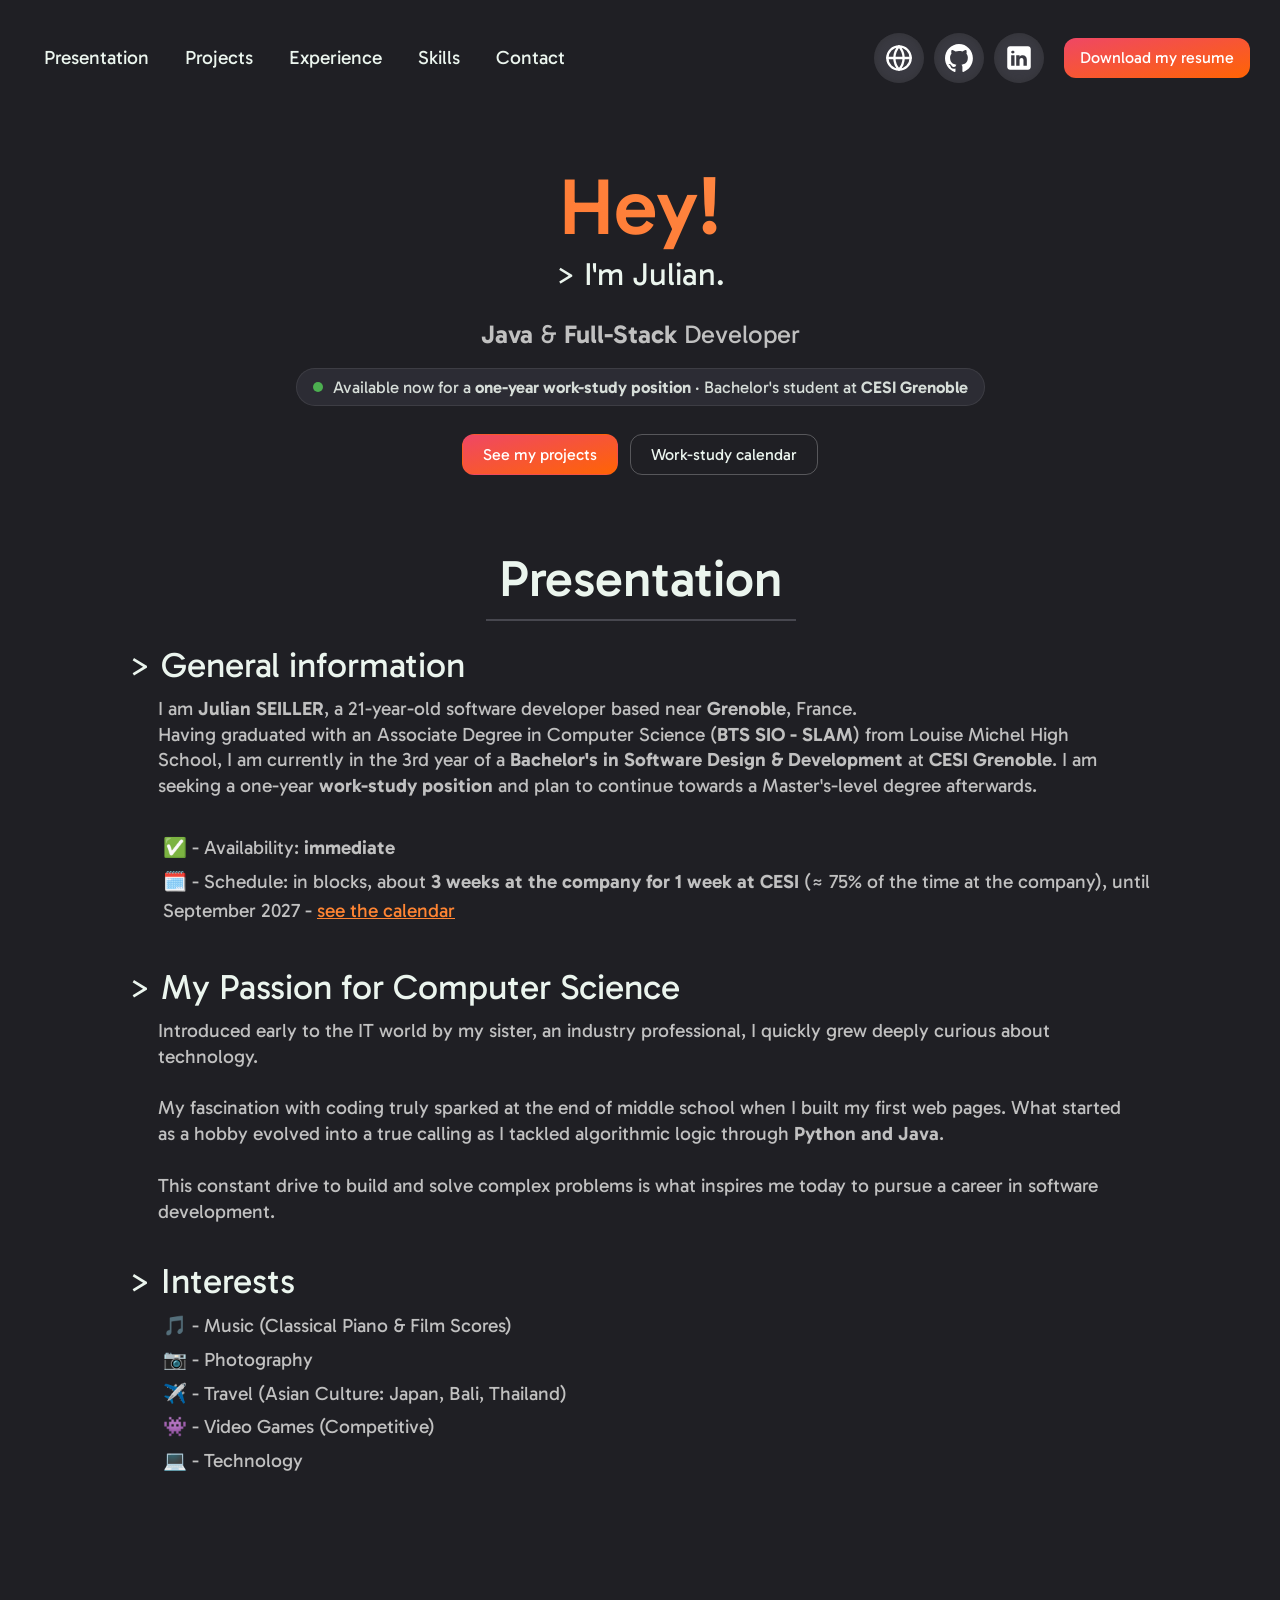
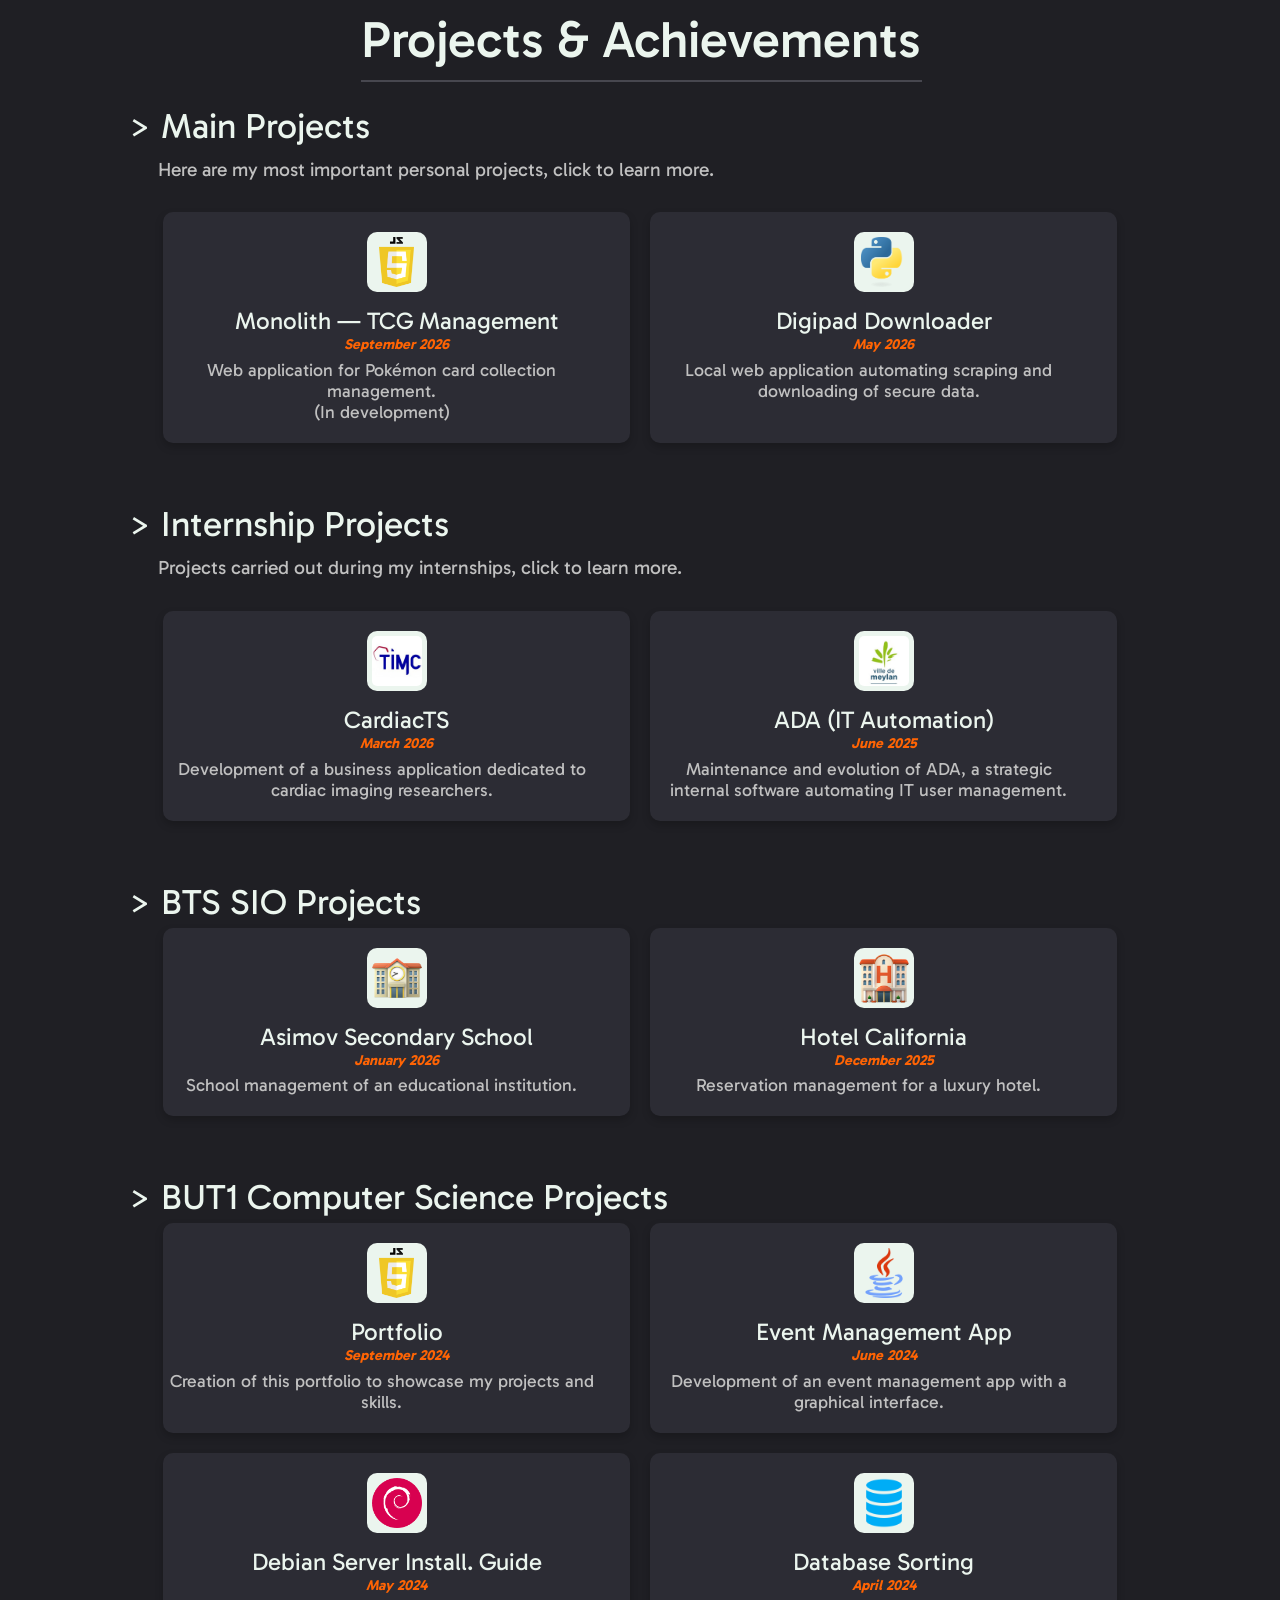
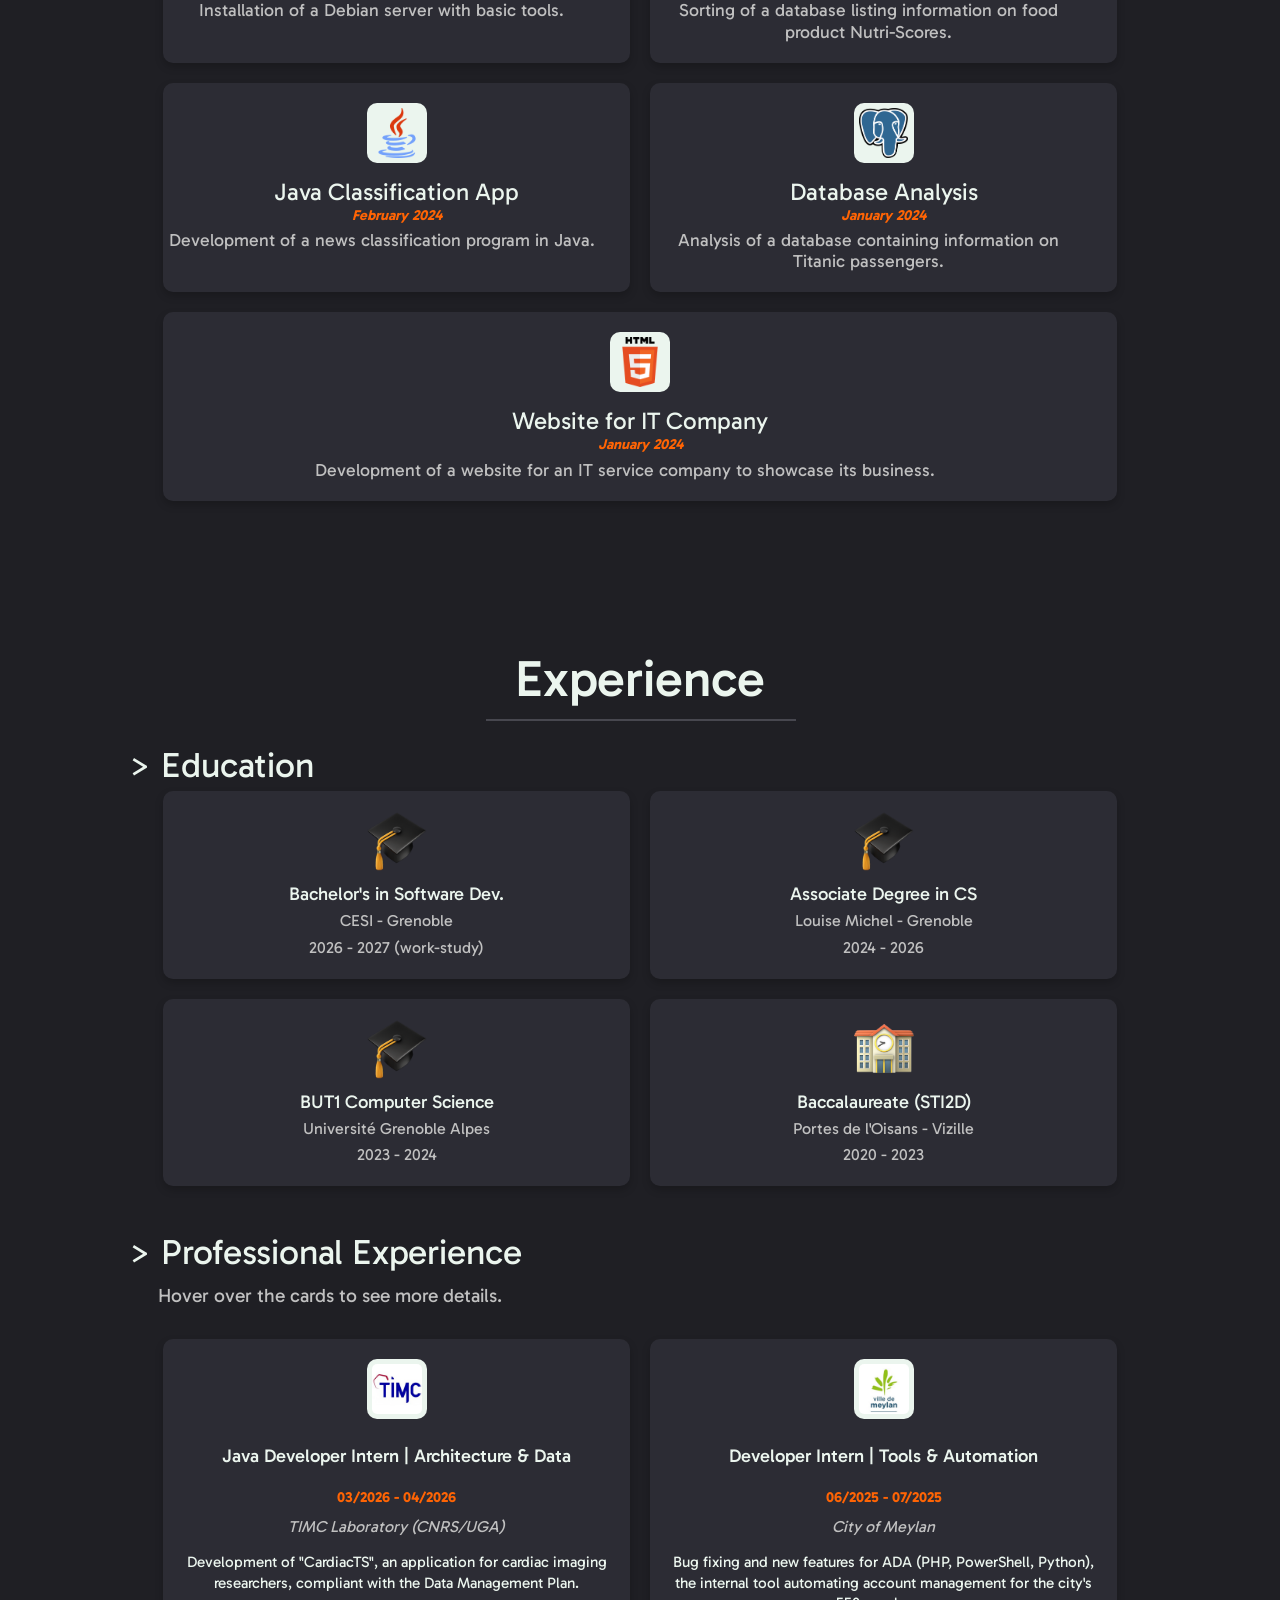
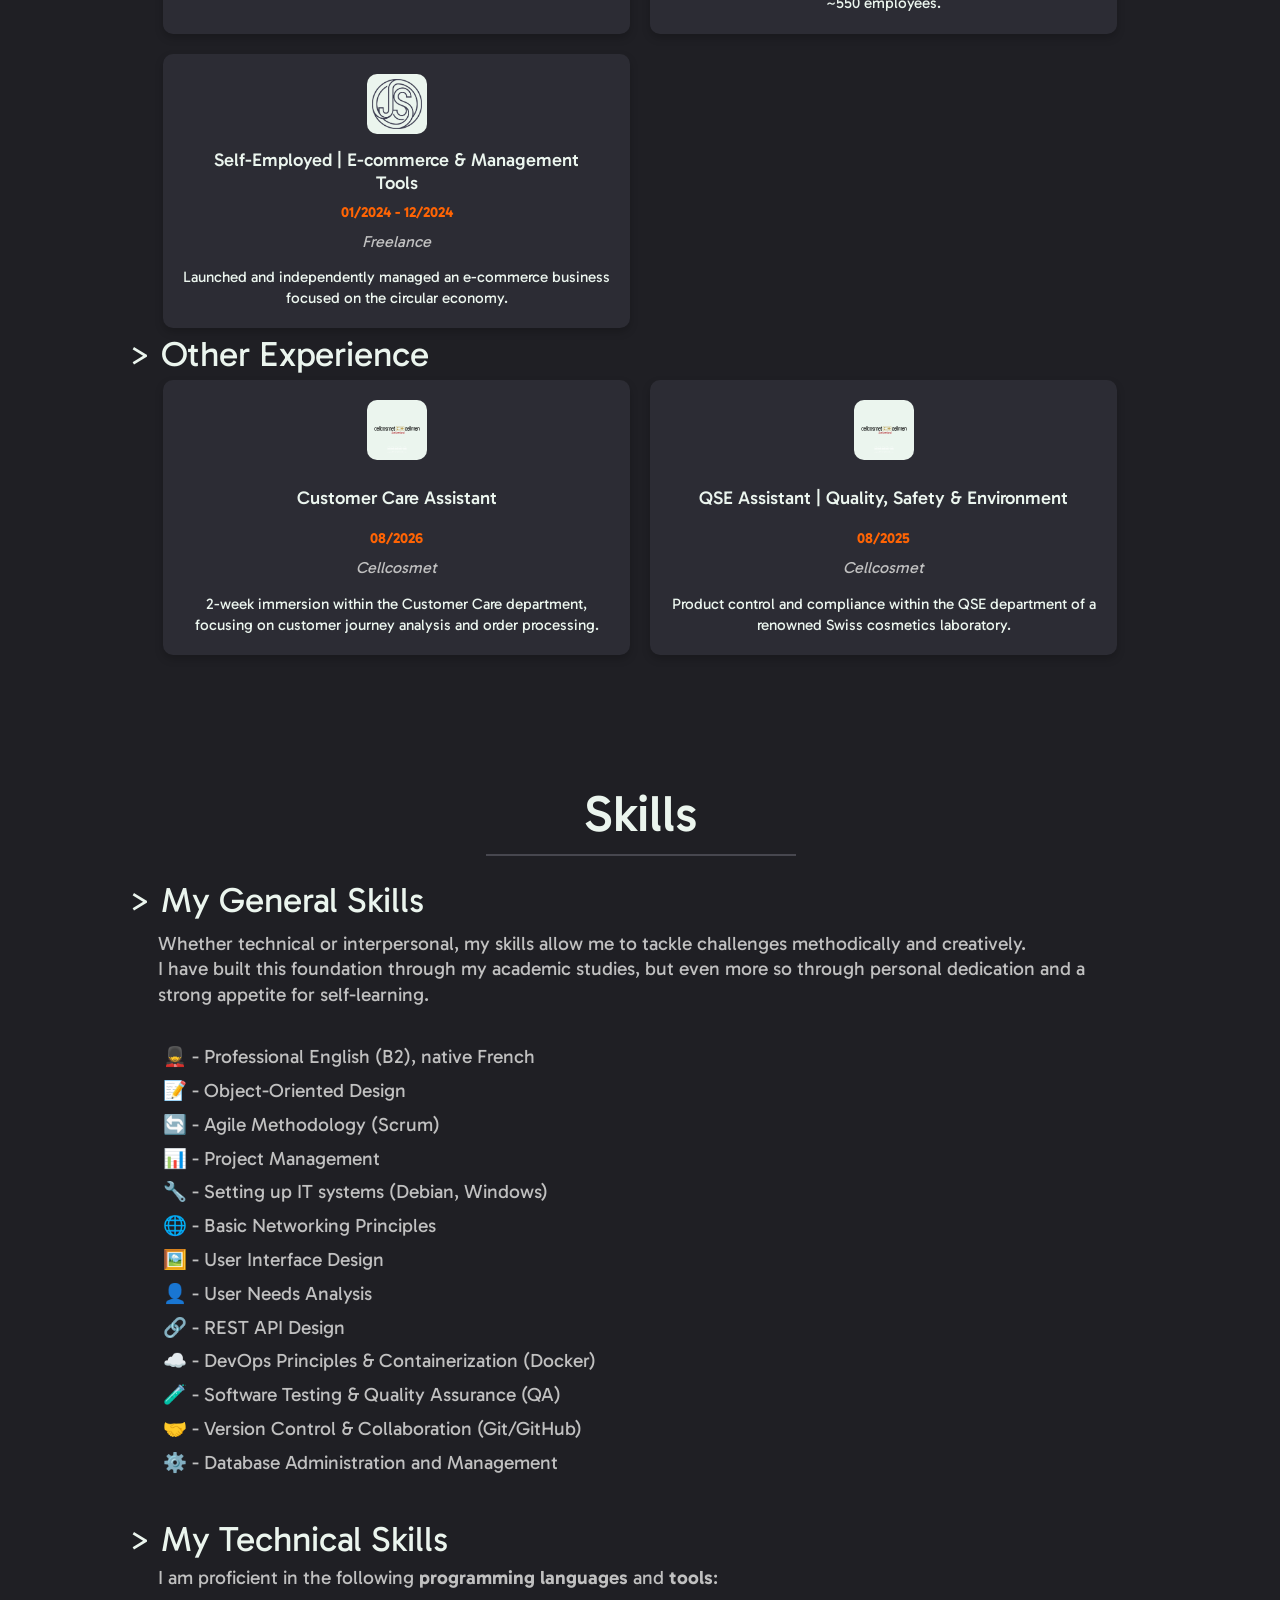
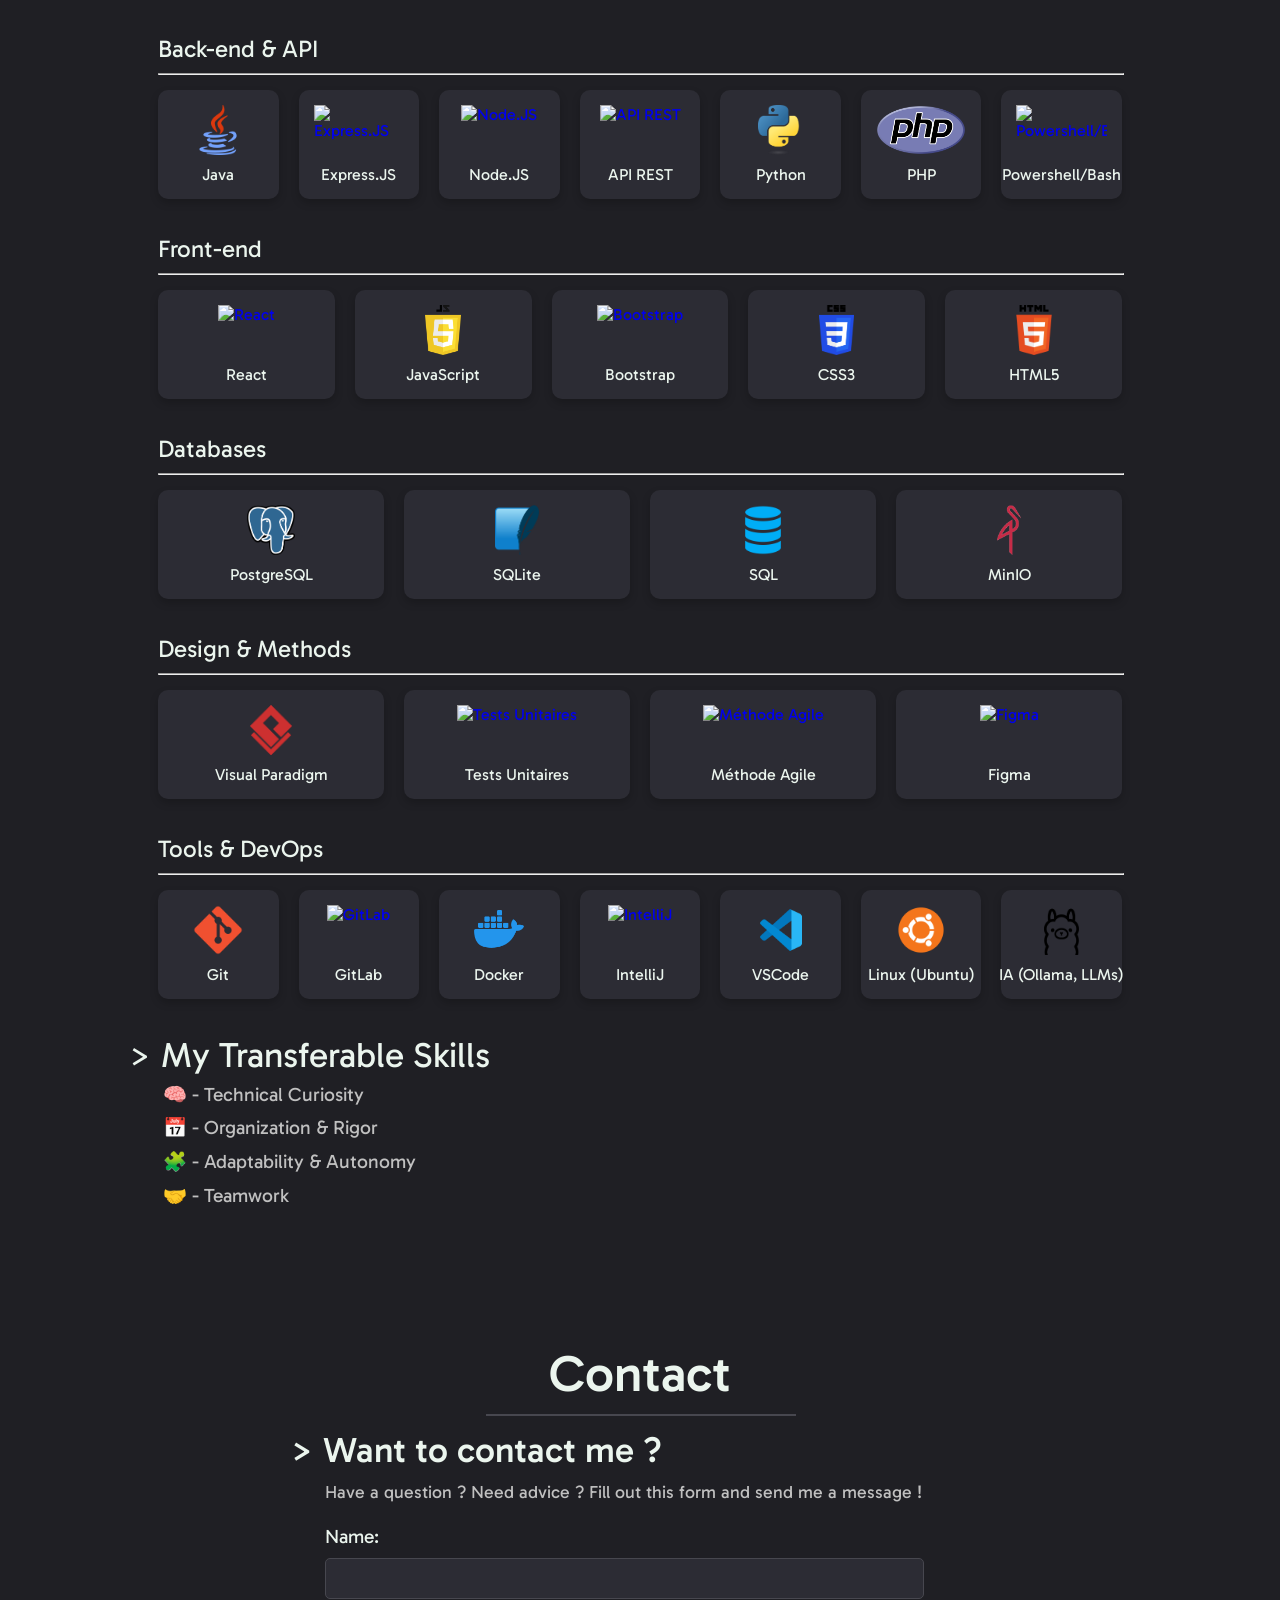
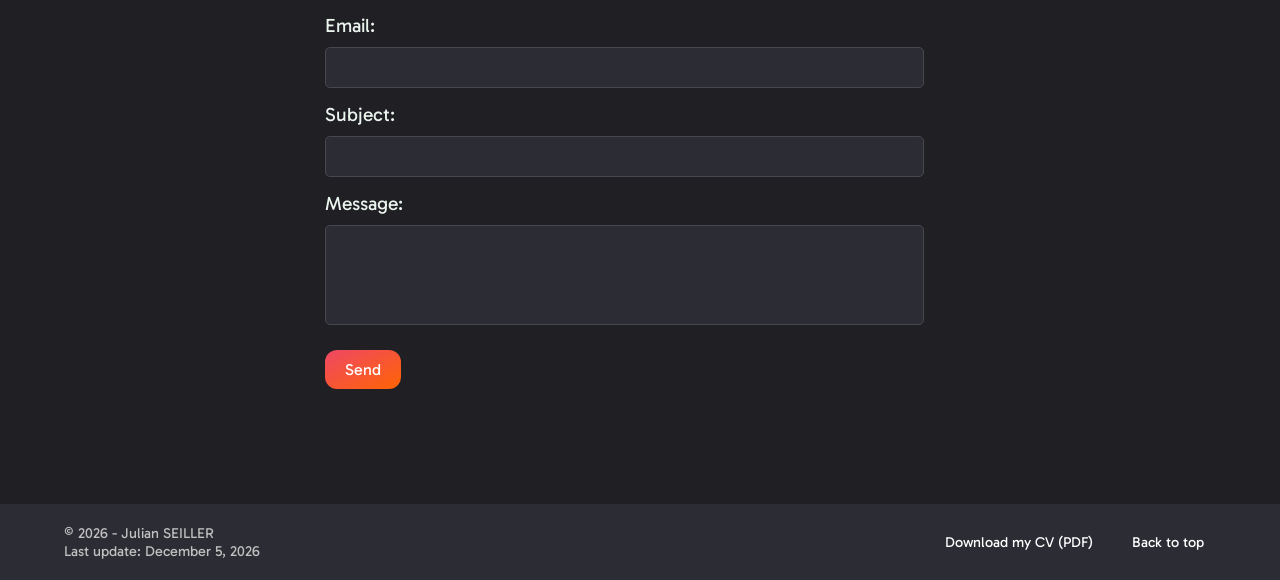
==== commit 424e9fe6: "Aligner les textes des cartes et mettre la Formation sur une ligne - Centre les textes des cartes Fo" ====
--- a/indexEN.html
+++ b/indexEN.html
@@ -135,7 +135,7 @@
                     Having graduated with an Associate Degree in Computer Science (<b>BTS SIO - SLAM</b>) from Louise
                     Michel High School, I am currently in the 3rd year of a <b>Bachelor's in Software Design &
                         Development</b> at <b>CESI Grenoble</b>.
-                    I am seeking a one-year <b>work-study position</b> (French "alternance"), and
+                    I am seeking a one-year <b>work-study position</b> and
                     plan to continue towards a Master's-level degree afterwards.
                 </p>
                 <ul class="revealLwD">
@@ -219,7 +219,7 @@
                         <div class="text">
                             <h4>Bachelor's in Software Dev.</h4>
                             <p>CESI - Grenoble</p>
-                            <p class="date">2026 - 2027 (In progress, work-study)</p>
+                            <p class="date">2026 - 2027 (work-study)</p>
                         </div>
                     </div>
 
@@ -227,8 +227,8 @@
                     <div class="iconOnLeft revealB">
                         <img src="assets/icons/graduationcap.png" alt="Graduation Cap Icon">
                         <div class="text">
-                            <h4>Associate Degree in CS (SLAM)</h4>
-                            <p>Louise Michel High School - Grenoble</p>
+                            <h4>Associate Degree in CS</h4>
+                            <p>Louise Michel - Grenoble</p>
                             <p class="date">2024 - 2026</p>
                         </div>
                     </div>
@@ -238,7 +238,7 @@
                         <img src="assets/icons/graduationcap.png" alt="Graduation Cap Icon">
                         <div class="text">
                             <h4>BUT1 Computer Science</h4>
-                            <p>Université Grenoble Alpes - IUT2</p>
+                            <p>Université Grenoble Alpes</p>
                             <p class="date">2023 - 2024</p>
                         </div>
                     </div>
@@ -247,8 +247,8 @@
                     <div class="iconOnLeft revealB">
                         <img src="assets/icons/school.png" alt="School Icon">
                         <div class="text">
-                            <h4>Technological Baccalaureate (STI2D)</h4>
-                            <p>Portes de l'Oisans High School - Vizille</p>
+                            <h4>Baccalaureate (STI2D)</h4>
+                            <p>Portes de l'Oisans - Vizille</p>
                             <p class="date">2020 - 2023</p>
                         </div>
                     </div>
--- a/styles.css
+++ b/styles.css
@@ -668,6 +668,15 @@
     font-size: 1em;
     margin: 0px;
     color: #C0C0C0;
+    text-align: center;
+}
+
+/* En dessous de 1500px, 4 cartes par ligne obligent les textes à passer sur deux lignes */
+@media screen and (max-width: 1500px) {
+    .iconOnLeft {
+        flex: 1 1 calc(50% - 20px);
+        max-width: calc(50% - 10px);
+    }
 }
 
 /* ---------- EXPÉRIENCES PROFESSIONNELLES ---------- */
@@ -908,8 +917,19 @@
     height: 0 !important;
 }
 
+/* Titres sur deux lignes réservées : les dates et descriptions restent alignées d'une carte à l'autre */
+@media screen and (min-width: 891px) {
+    .exp-header h4 {
+        min-height: 2.5em;
+        line-height: 1.25em;
+        display: flex;
+        align-items: center;
+        justify-content: center;
+    }
+}
+
 /* Responsive pour les expériences */
-@media screen and (max-width: 1150px) {
+@media screen and (max-width: 1300px) {
     .exp-card {
         flex: 1 1 calc(50% - 20px);
         max-width: calc(50% - 10px);
@@ -1153,7 +1173,7 @@
 .card-content {
     display: flex;
     flex-direction: column;
-    justify-content: center;
+    justify-content: flex-start;
     align-items: center;
     height: 100%;
     transition: filter 0.3s ease, height 0.3s ease;
@@ -1952,6 +1972,8 @@
         flex-direction: column;
         align-items: center;
         text-align: center;
+        flex: 1 1 100%;
+        max-width: 100%;
     }
 
     .iconOnLeft img {
@@ -2028,6 +2050,7 @@
             display: flex;
             flex-direction: column;
             justify-content: space-between;
+            align-items: flex-start;
             align-content: space-between;
             width: 100%;
             margin-bottom: 0px;
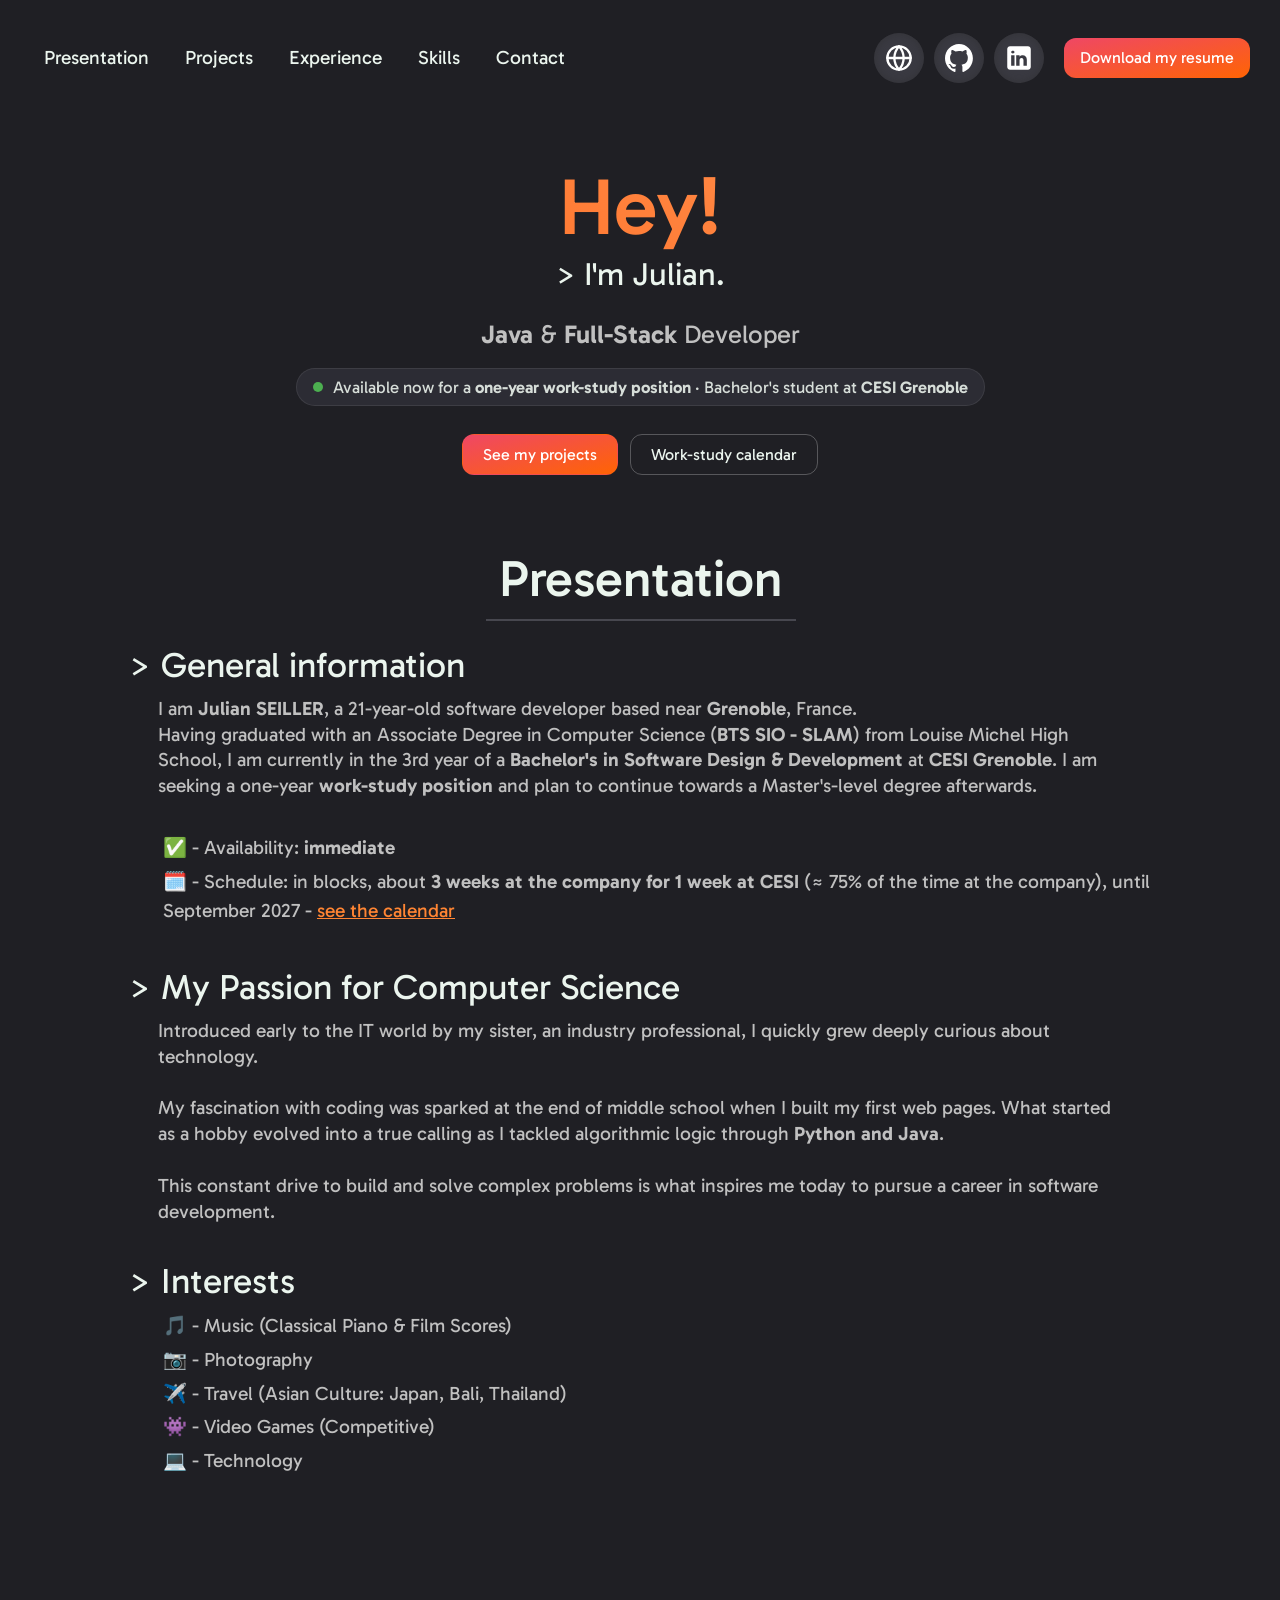
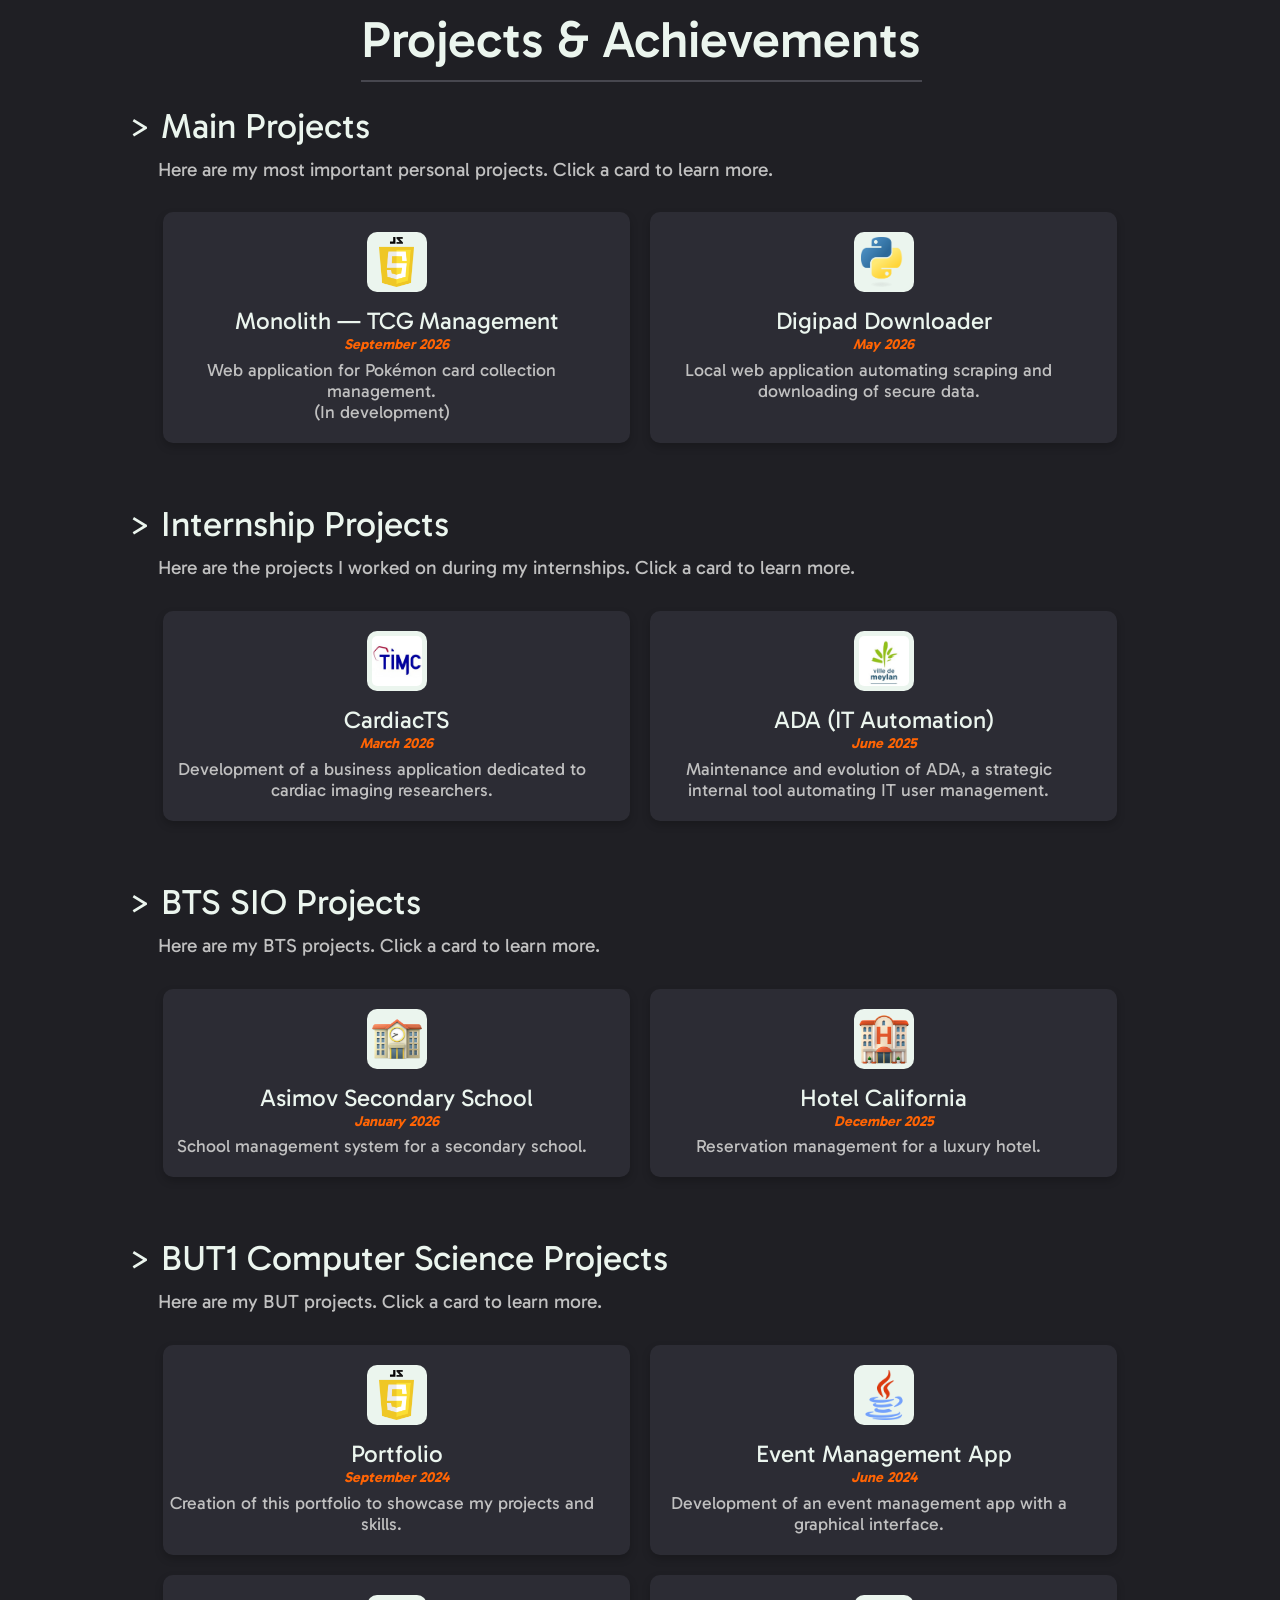
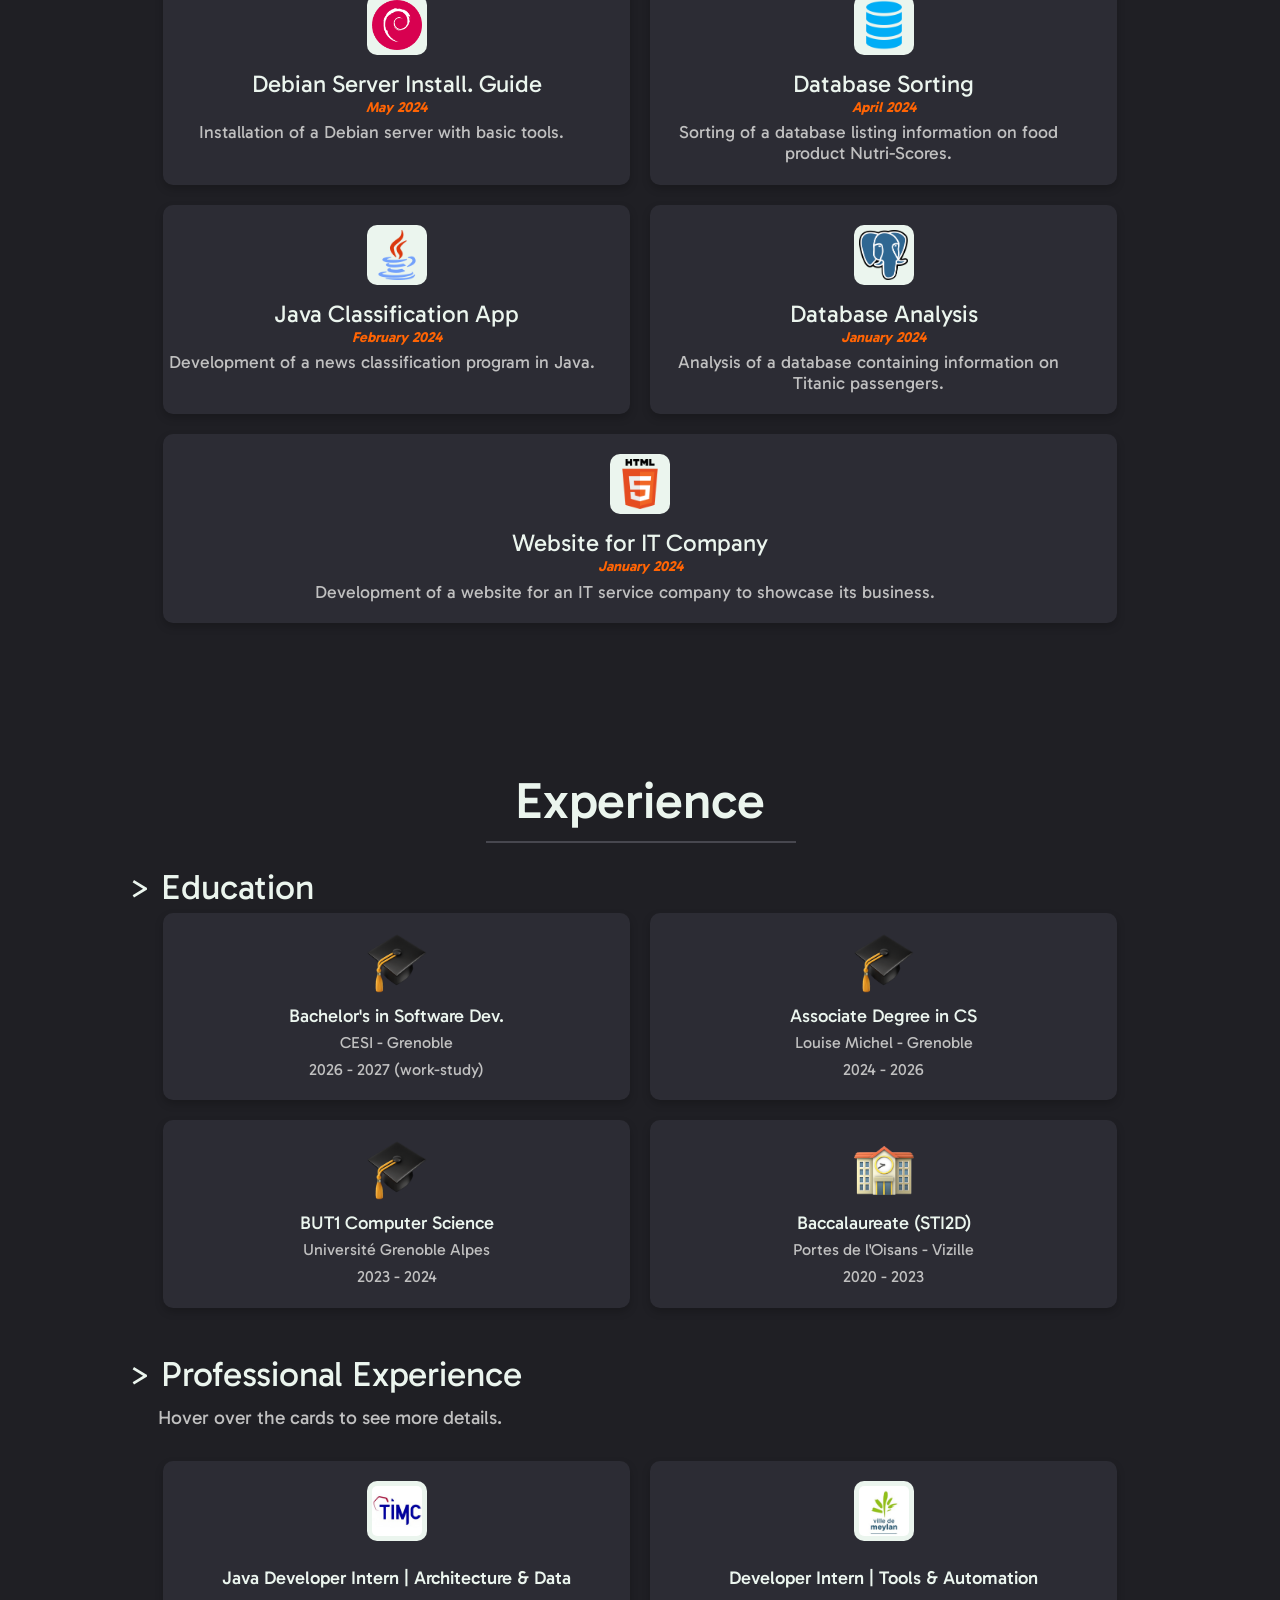
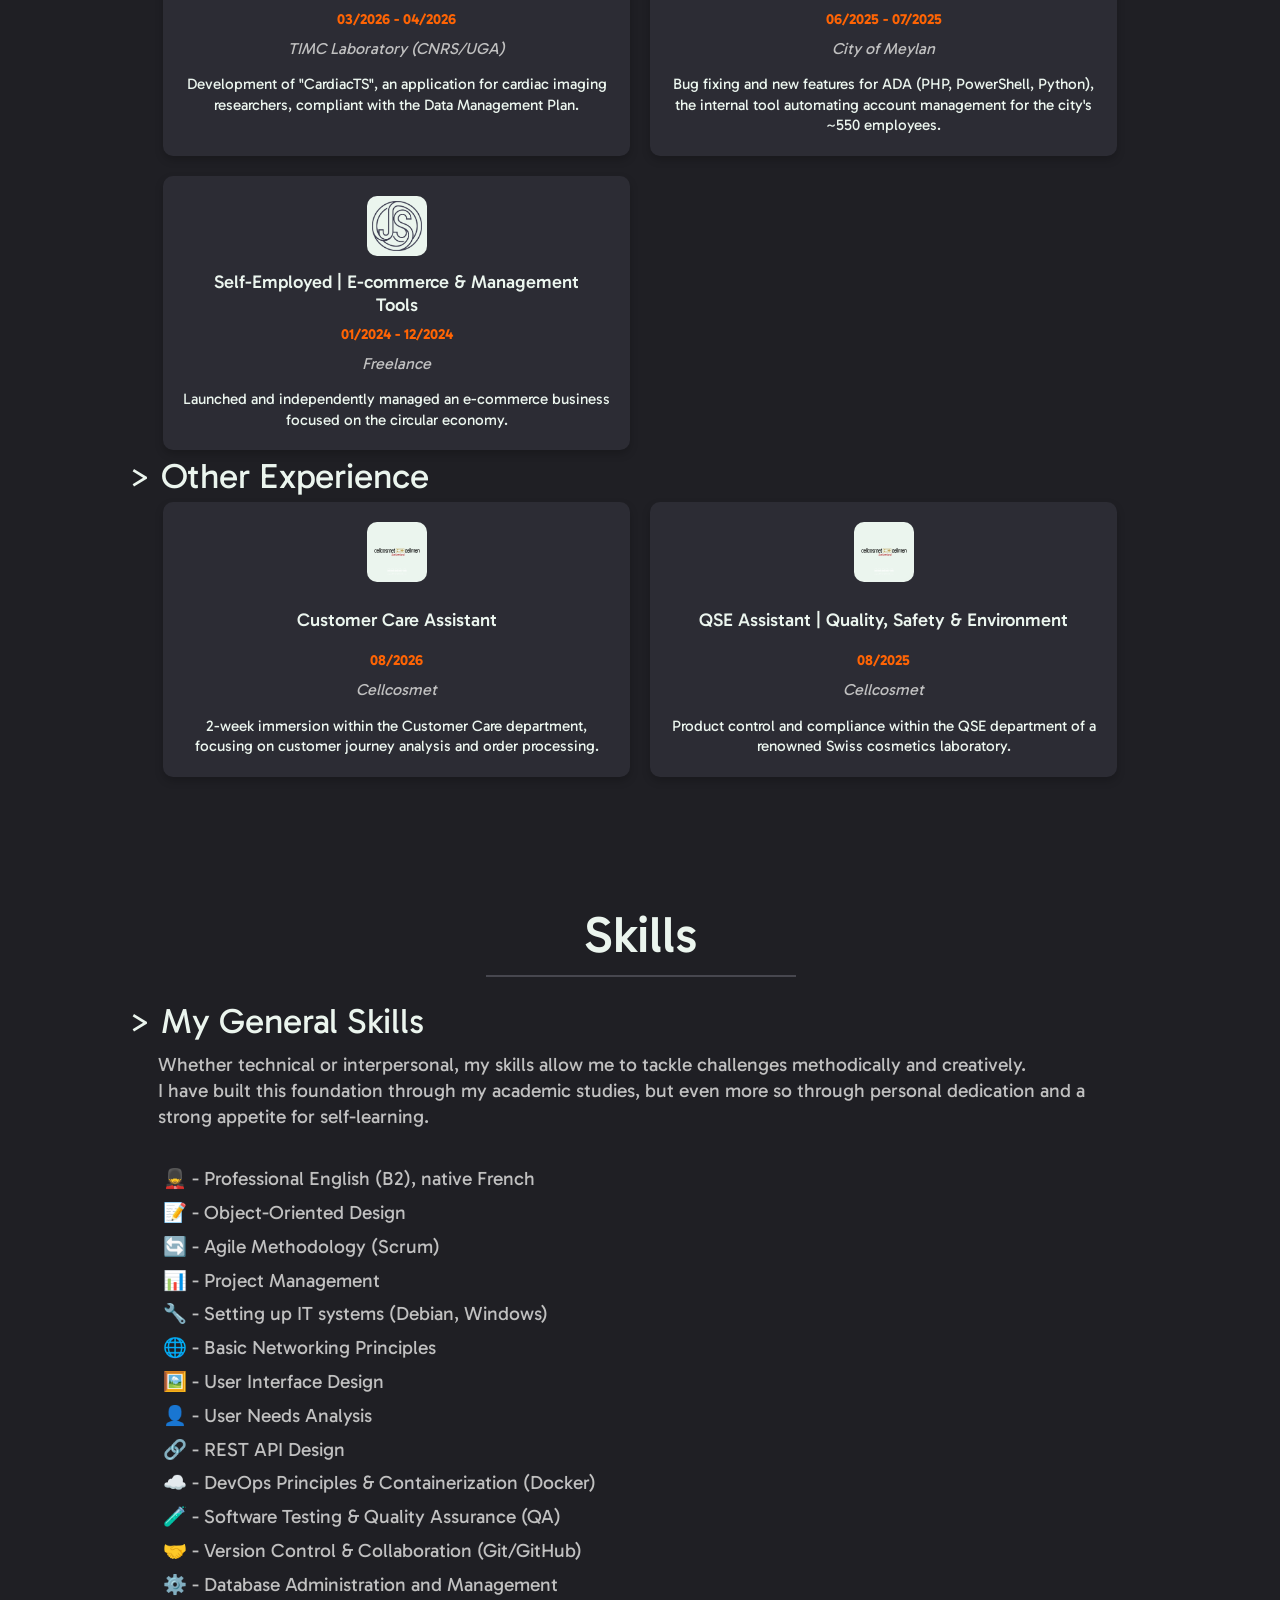
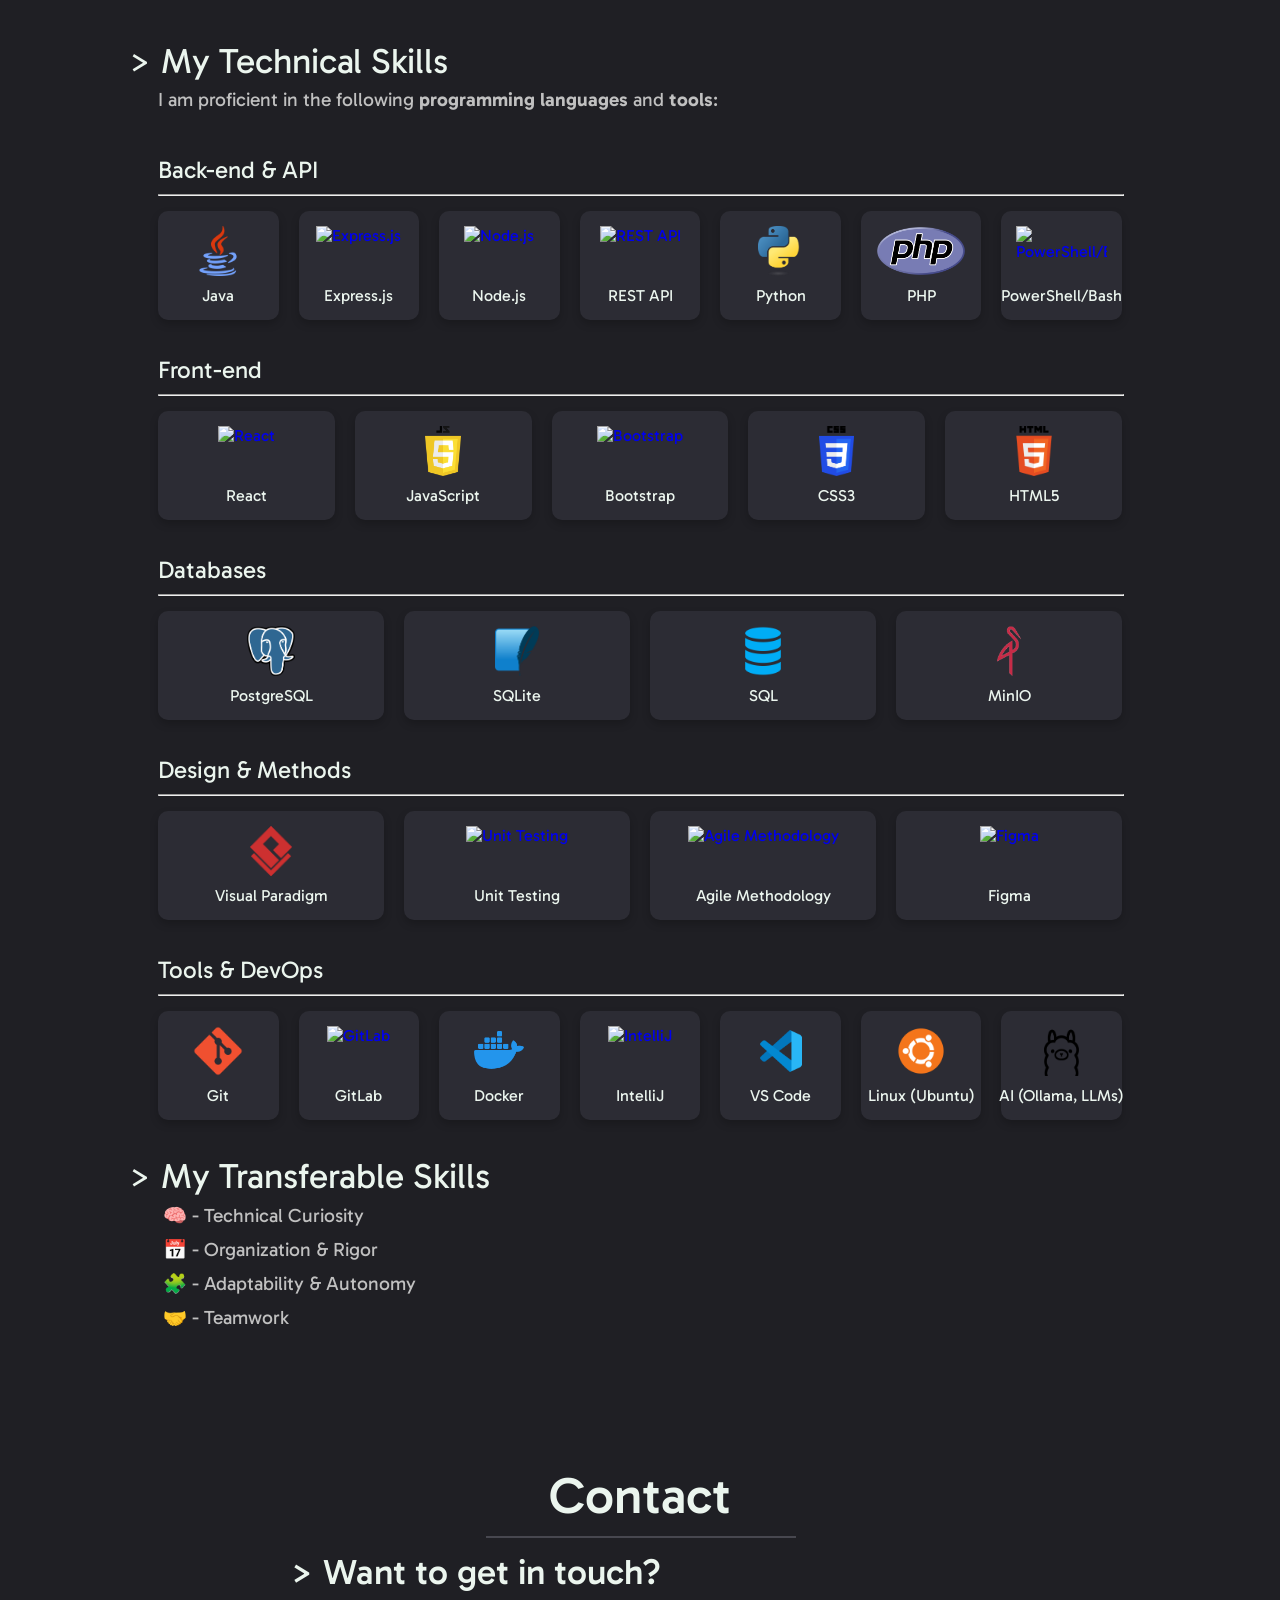
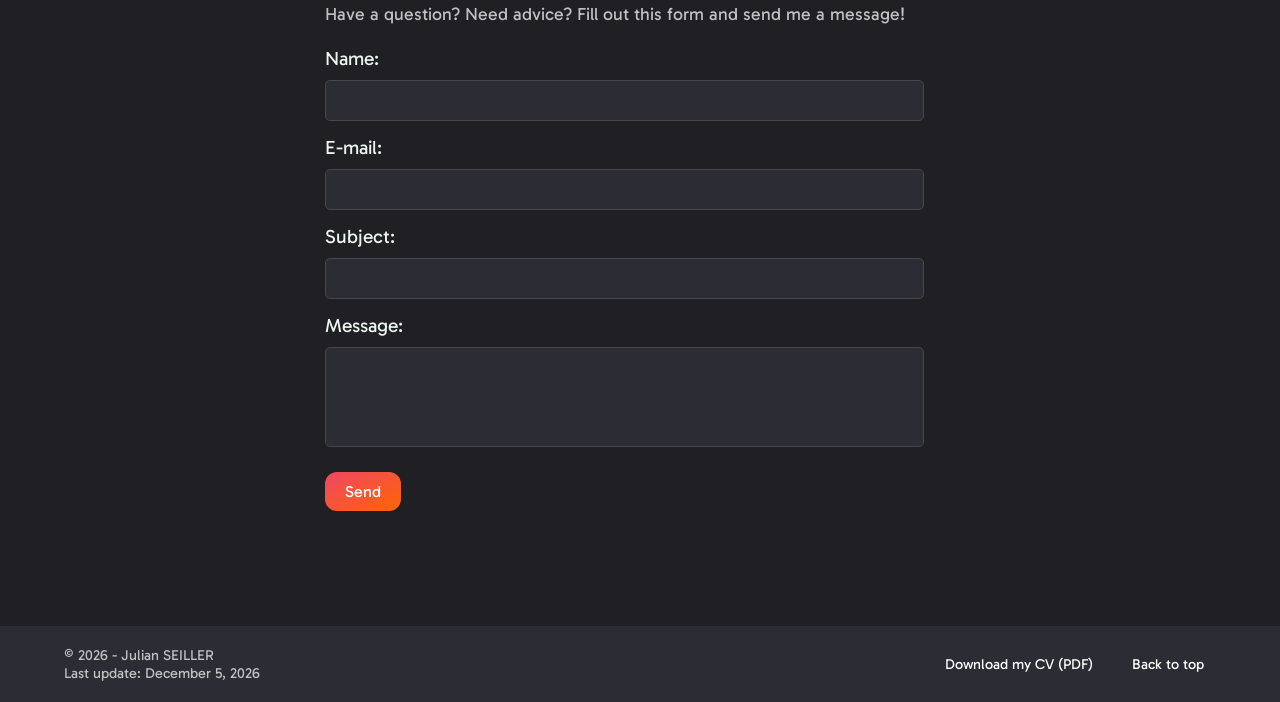
==== commit b4e53f7a: "Corriger l'orthographe et la syntaxe du portfolio (FR/EN) - Tailwind CSS, Modélisation UML (TIMC), N" ====
--- a/indexEN.html
+++ b/indexEN.html
@@ -152,7 +152,7 @@
                     Introduced early to the IT world by my sister, an industry professional, I quickly grew deeply
                     curious about technology.
                     <br><br>
-                    My fascination with coding truly sparked at the end of middle school when I built my first web
+                    My fascination with coding was sparked at the end of middle school when I built my first web
                     pages. What started as a hobby evolved into a true calling as I tackled algorithmic logic through
                     <b>Python and Java</b>.
                     <br><br>
@@ -179,25 +179,27 @@
             <div class="sectionContent">
                 <h3 class="revealL bigScreen">> Main Projects</h3>
                 <h3 class="revealL smallScreen">Main Projects</h3>
-                <p class="revealL">Here are my most important personal projects, click to learn more.</p>
+                <p class="revealL">Here are my most important personal projects. Click a card to learn more.</p>
                 <div id="project-cards-main" class="project-grid revealB">
                     <!-- Main Projects generated dynamically -->
                 </div>
 
                 <h3 class="revealL bigScreen" style="margin-top: 40px;">> Internship Projects</h3>
                 <h3 class="revealL smallScreen">Internship Projects</h3>
-                <p class="revealL">Projects carried out during my internships, click to learn more.</p>
+                <p class="revealL">Here are the projects I worked on during my internships. Click a card to learn more.</p>
                 <div id="project-cards-stage" class="project-grid revealB">
                     <!-- Projets de stages générés dynamiquement -->
                 </div>
 
                 <h3 class="revealL bigScreen" style="margin-top: 40px;">> BTS SIO Projects</h3>
                 <h3 class="revealL smallScreen" style="margin-top: 40px;">BTS SIO Projects</h3>
+                <p class="revealL">Here are my BTS projects. Click a card to learn more.</p>
                 <div id="project-cards-bts" class="project-grid revealB">
                     <!-- Projets BTS générés dynamiquement -->
                 </div>
                 <h3 class="revealL bigScreen" style="margin-top: 40px;">> BUT1 Computer Science Projects</h3>
                 <h3 class="revealL smallScreen" style="margin-top: 40px;">BUT1 Computer Science Projects</h3>
+                <p class="revealL">Here are my BUT projects. Click a card to learn more.</p>
                 <div id="project-cards-but" class="project-grid revealB">
                     <!-- Projets générés dynamiquement -->
                 </div>
@@ -471,14 +473,14 @@
             </div>
             <div class="contact-content">
                 <div class="contact-form">
-                    <h3 class="revealL bigScreen">> Want to contact me ?</h3>
-                    <h3 class="revealL smallScreen">Want to contact me ?</h3>
-                    <p class="revealL">Have a question ? Need advice ? Fill out this form and send me a message !</p>
+                    <h3 class="revealL bigScreen">> Want to get in touch?</h3>
+                    <h3 class="revealL smallScreen">Want to get in touch?</h3>
+                    <p class="revealL">Have a question? Need advice? Fill out this form and send me a message!</p>
                     <form id="contact-form" class="revealBwD">
                         <label for="name">Name:</label>
                         <input type="text" id="name" name="name" required>
 
-                        <label for="email">Email:</label>
+                        <label for="email">E-mail:</label>
                         <input type="email" id="email" name="email" required>
 
                         <label for="subject">Subject:</label>
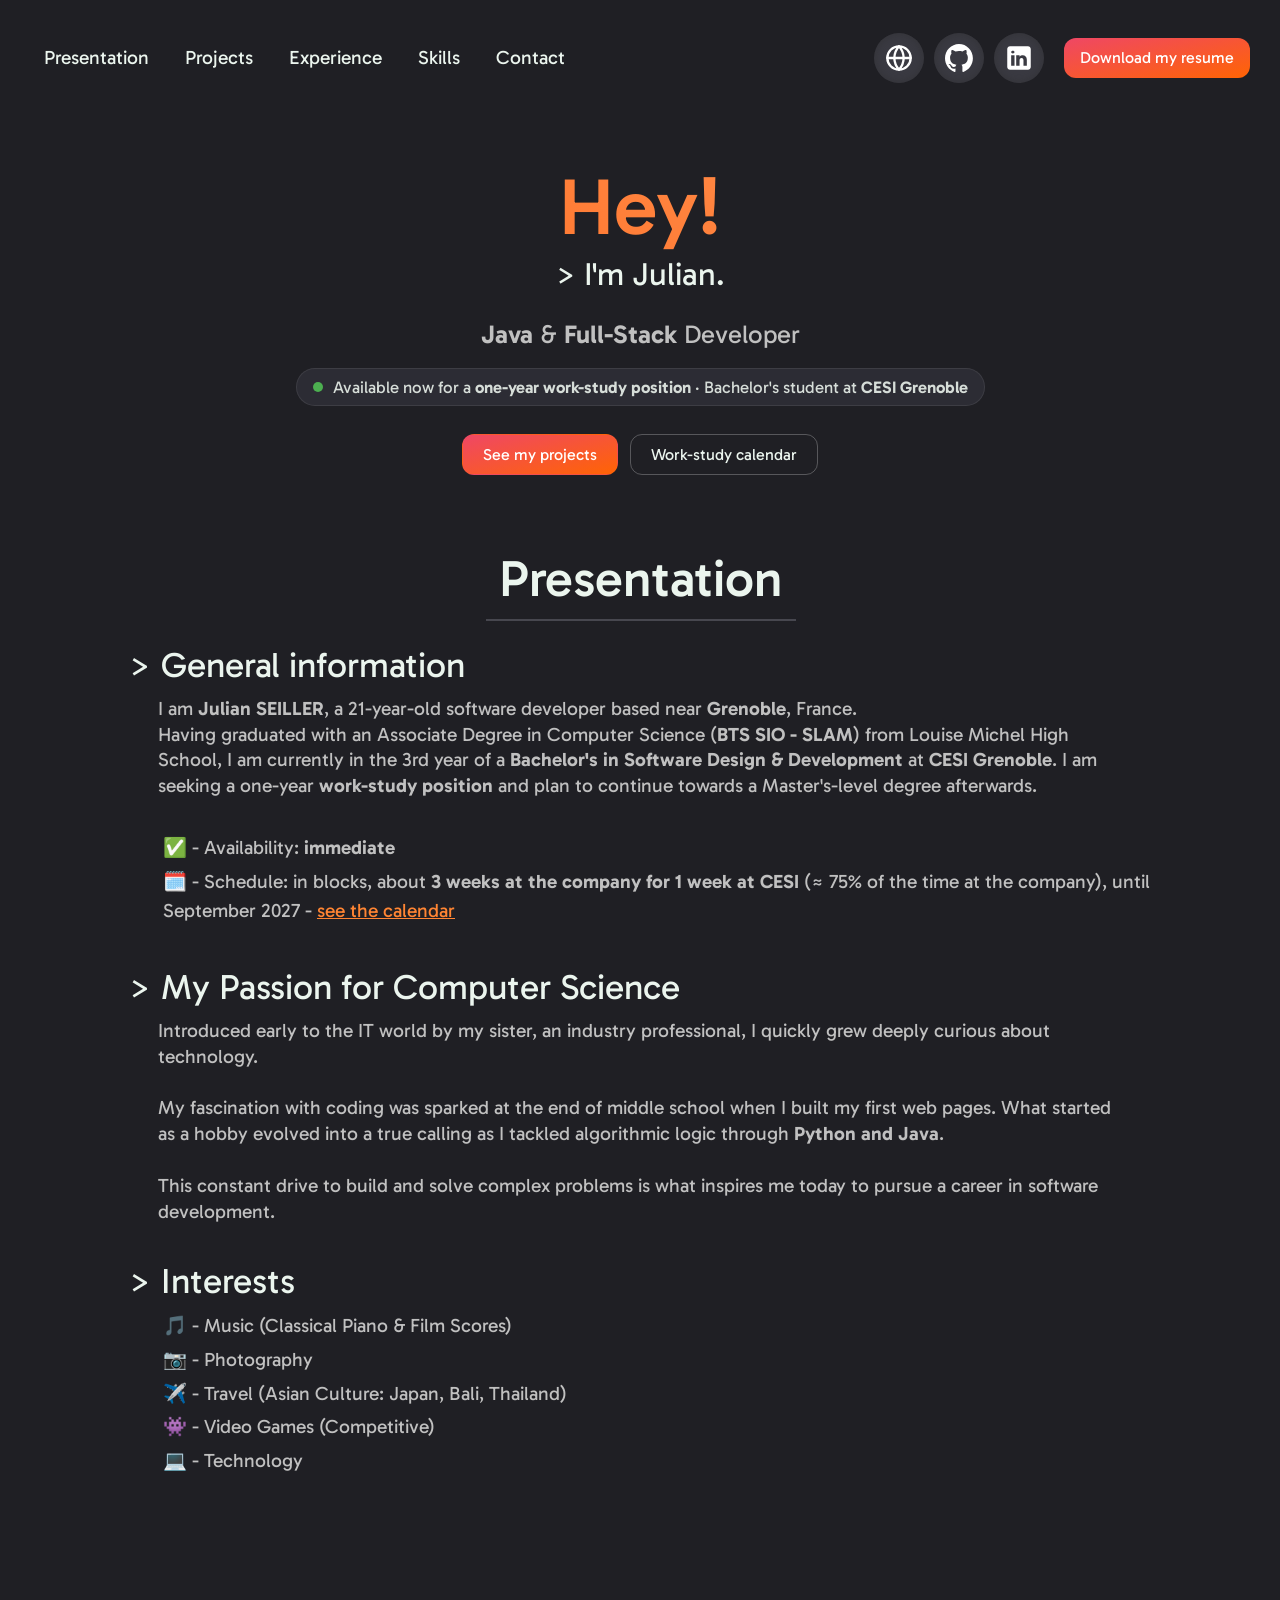
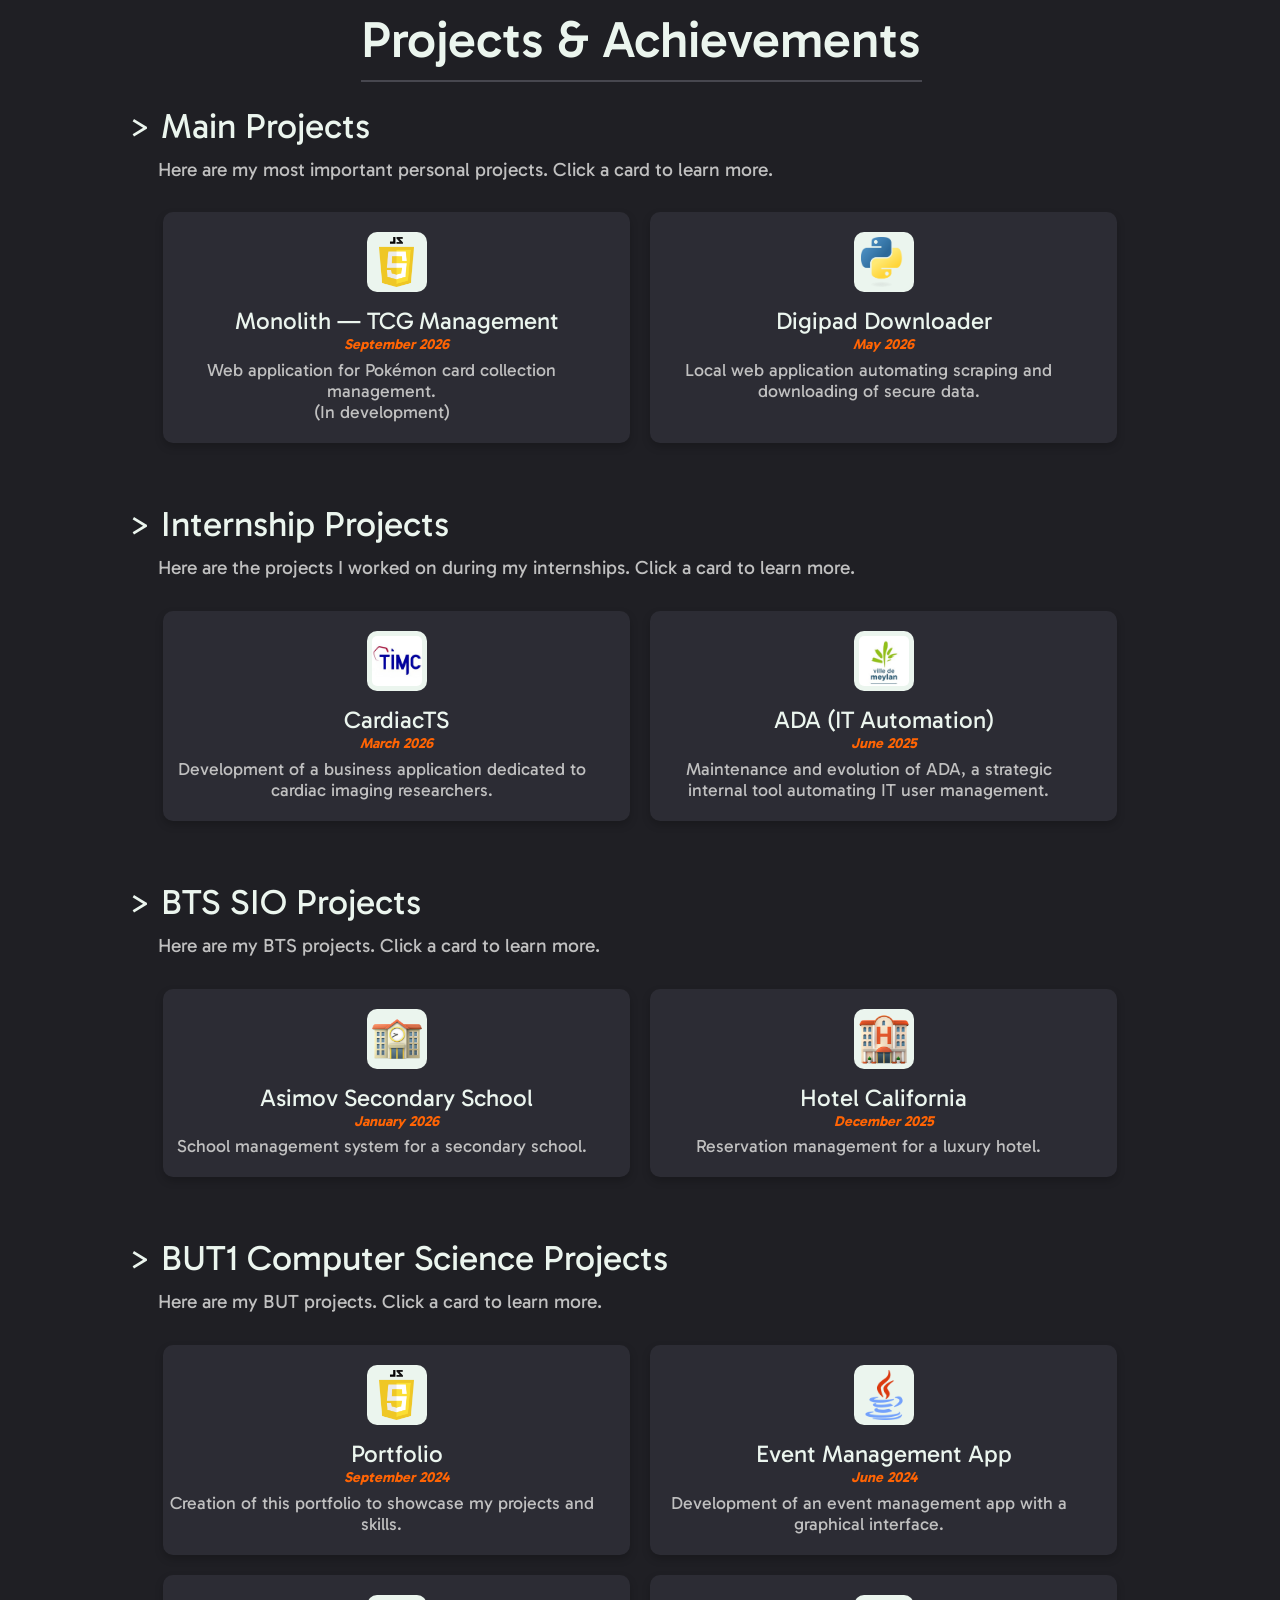
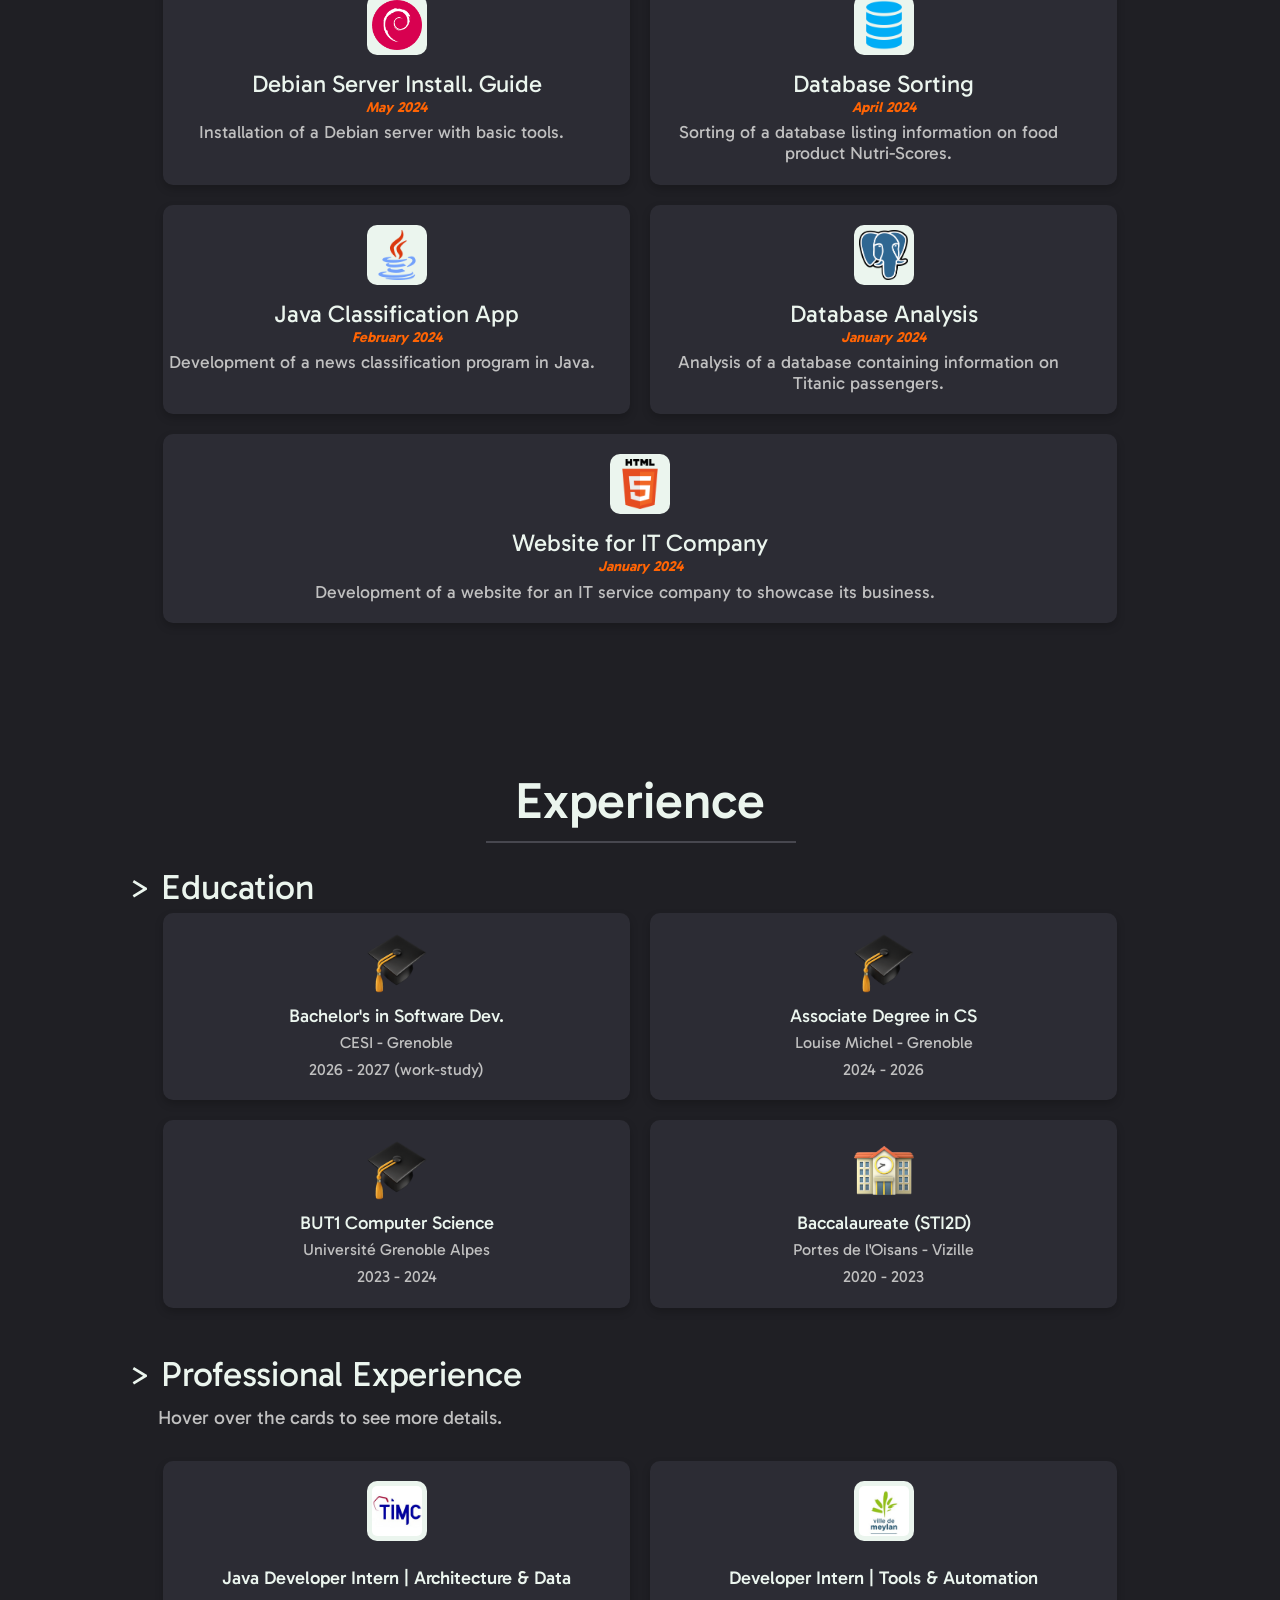
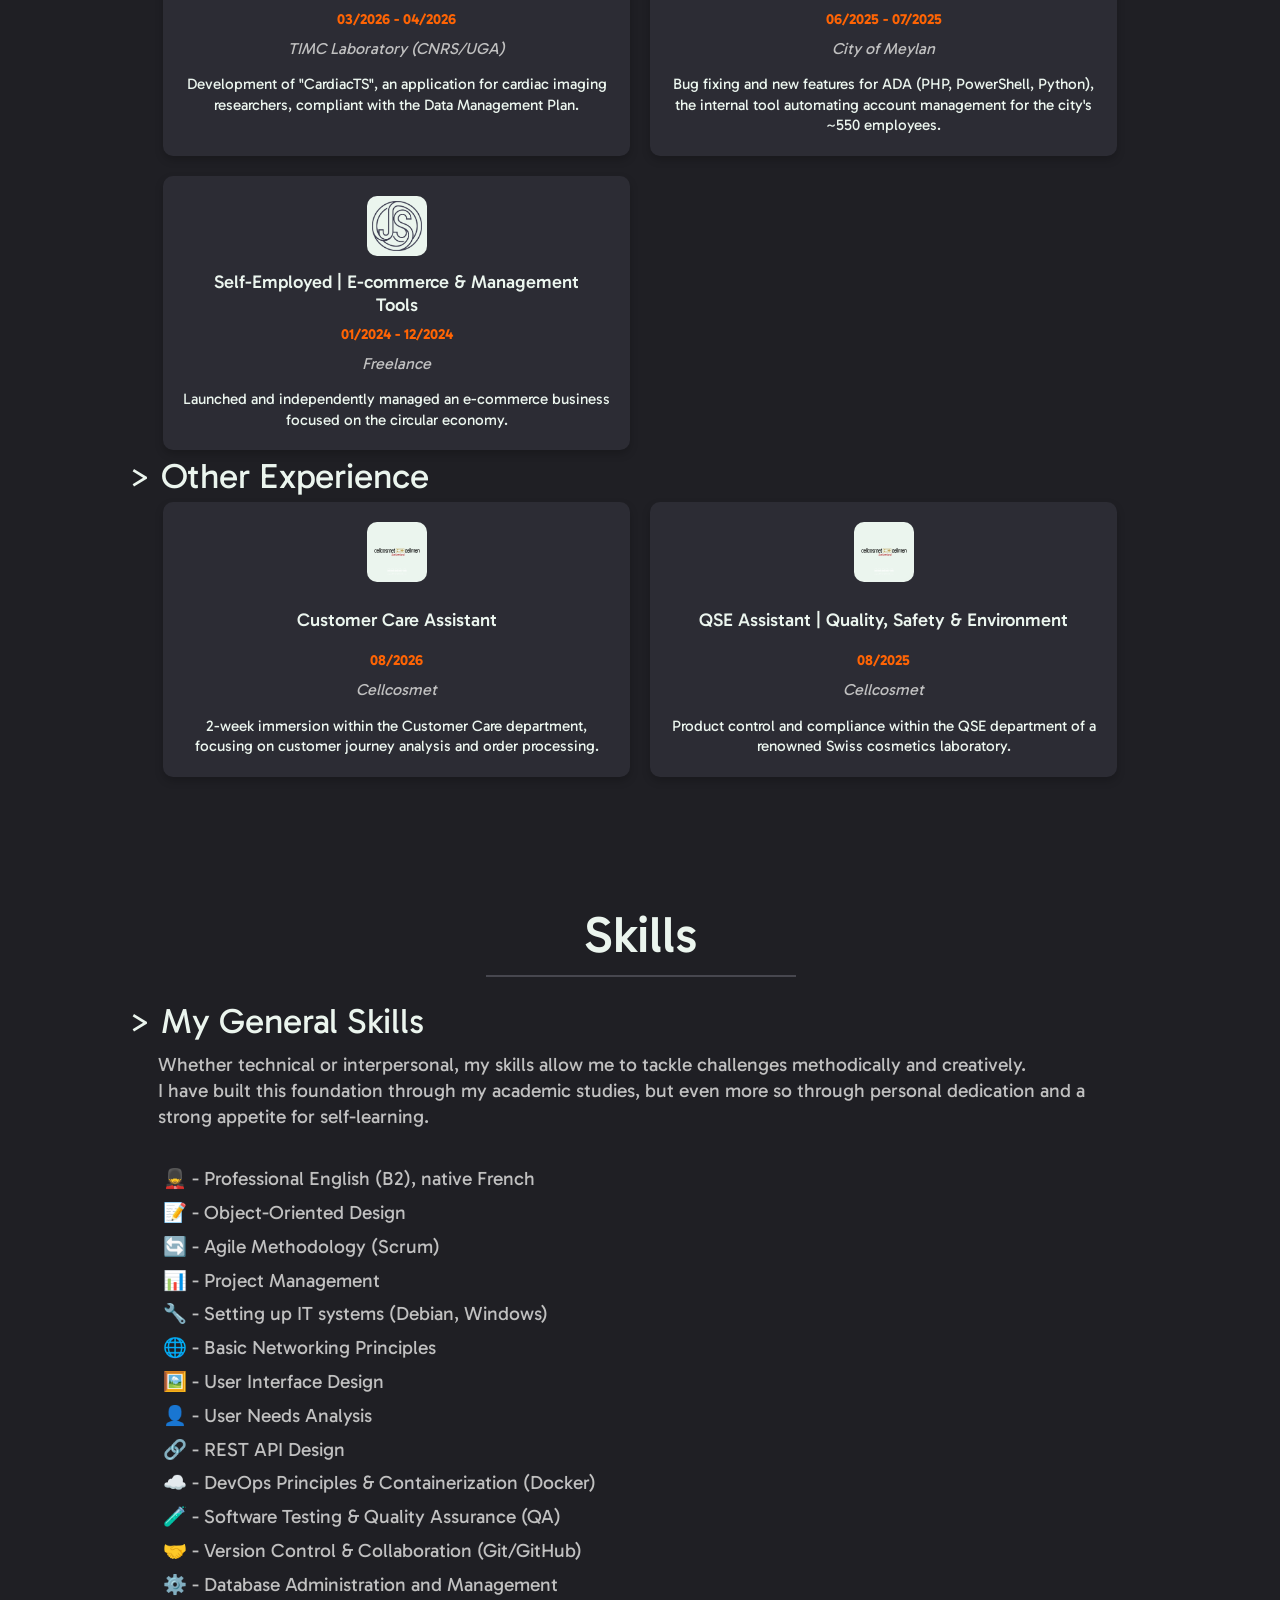
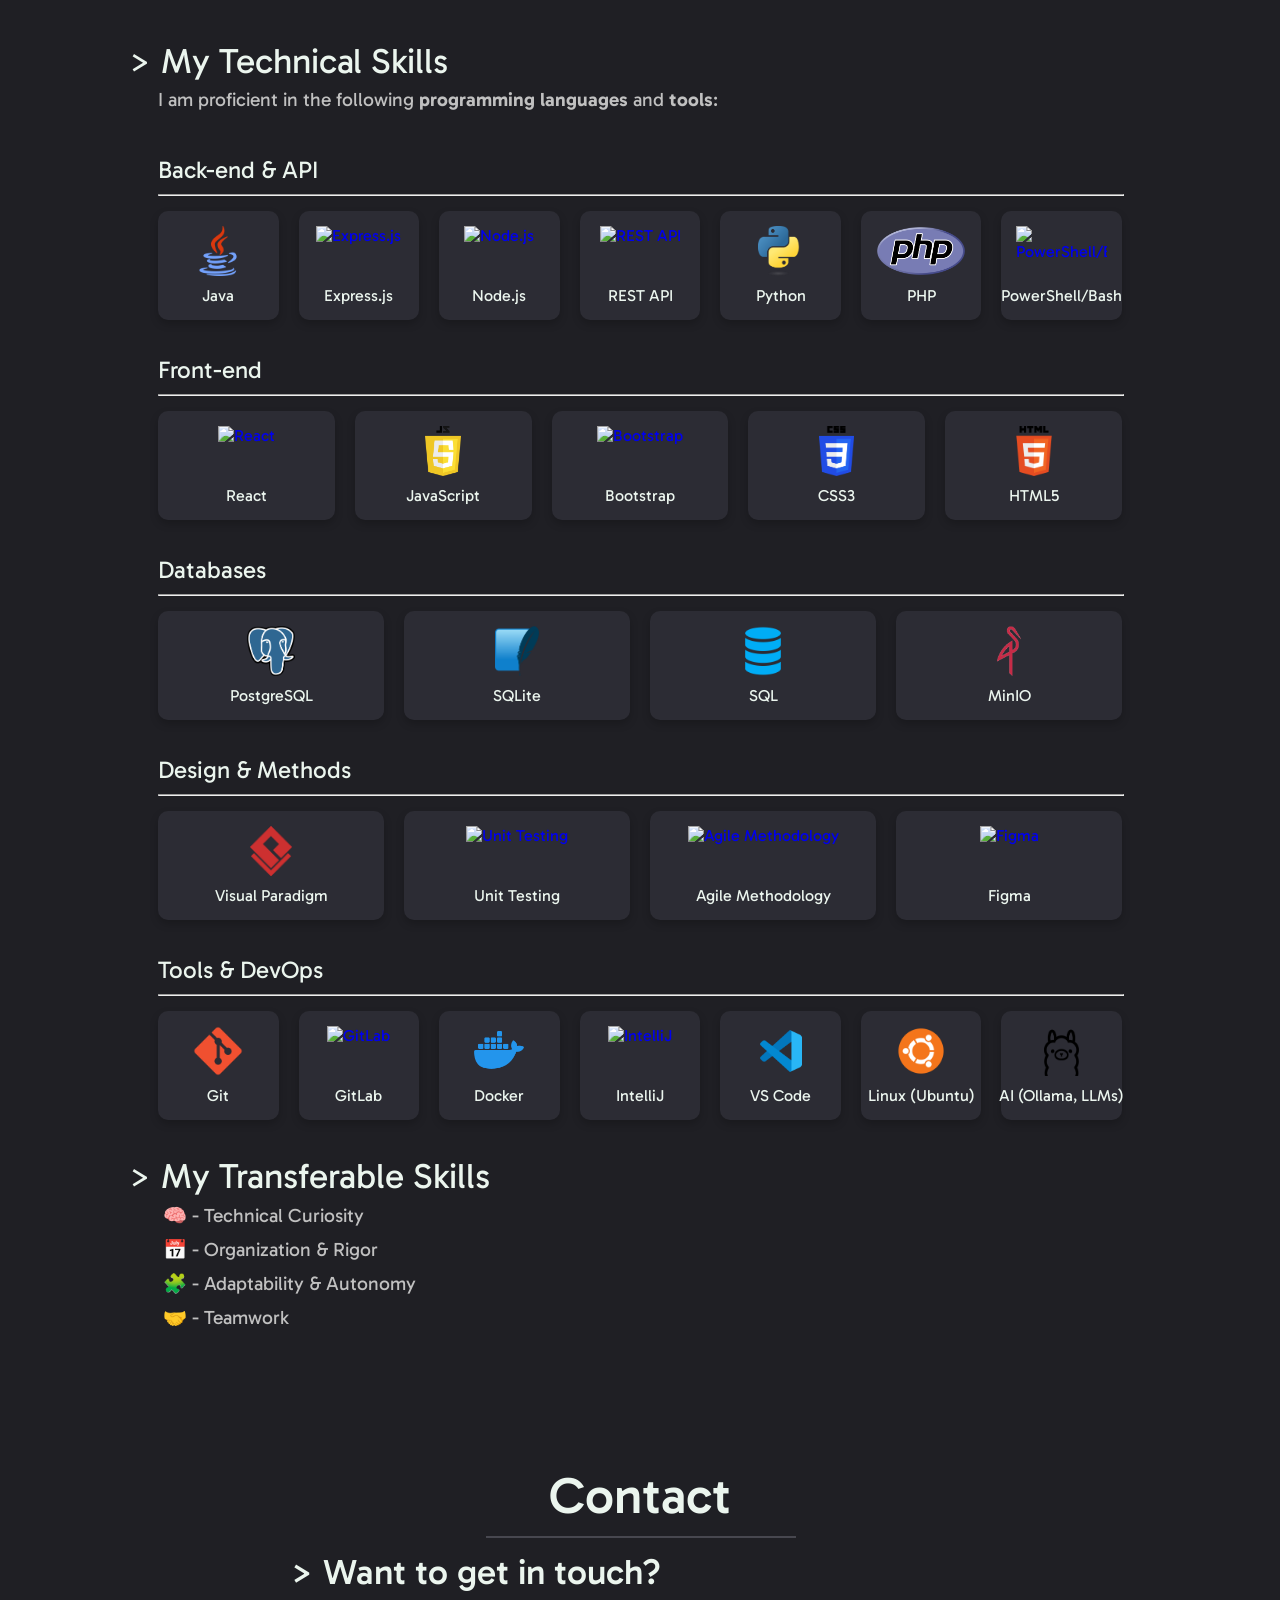
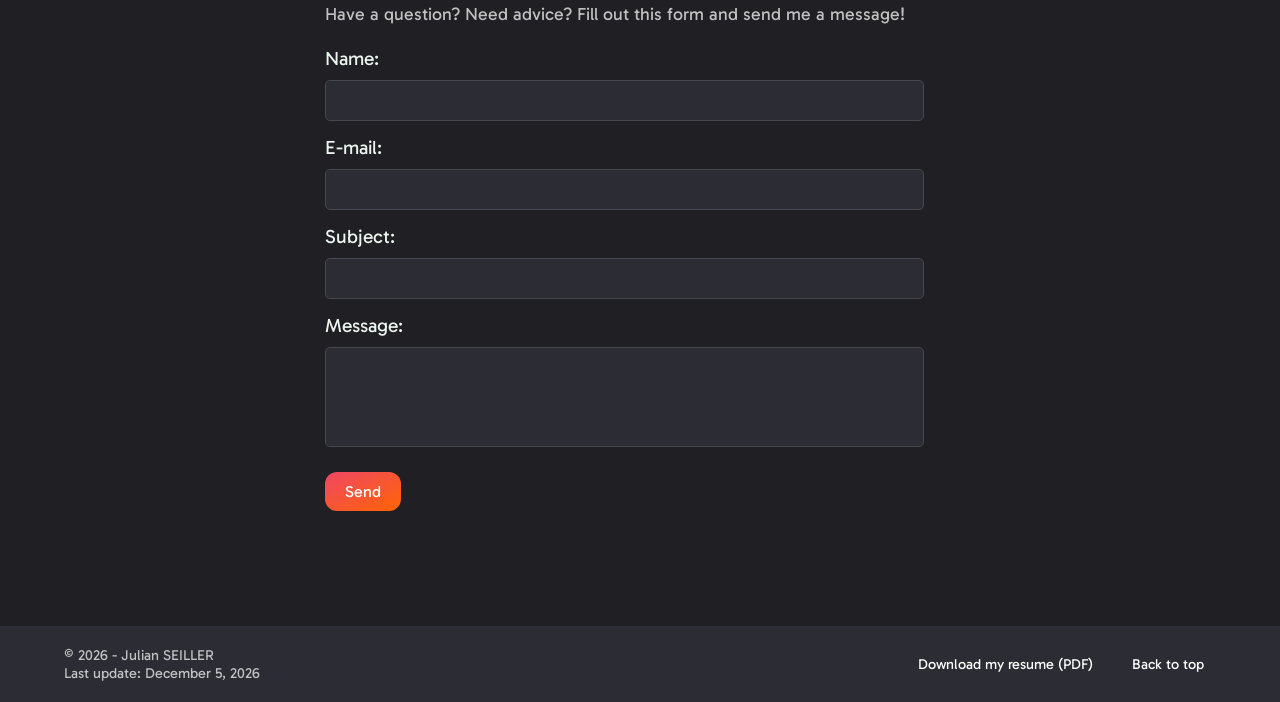
==== commit 4ad454a1: "EN : « Download my resume » partout sur la page anglaise Co-Authored-By: Claude Opus 5.5 (1M context" ====
--- a/indexEN.html
+++ b/indexEN.html
@@ -500,8 +500,8 @@
         <div class="footer-content">
             <p>&copy; 2026 - Julian SEILLER <br>Last update: <span id="last-updated"></span></p>
             <div class="footer-actions">
-                <a href="assets/files/CV_Julian_SEILLER.pdf" class="btn-cv" title="Download my CV" target="_blank"
-                    rel="noopener noreferrer">Download my CV (PDF)</a>
+                <a href="assets/files/CV_Julian_SEILLER.pdf" class="btn-cv" title="Download my resume" target="_blank"
+                    rel="noopener noreferrer">Download my resume (PDF)</a>
                 <a href="#hello" class="back-to-top">Back to top</a>
             </div>
         </div>
